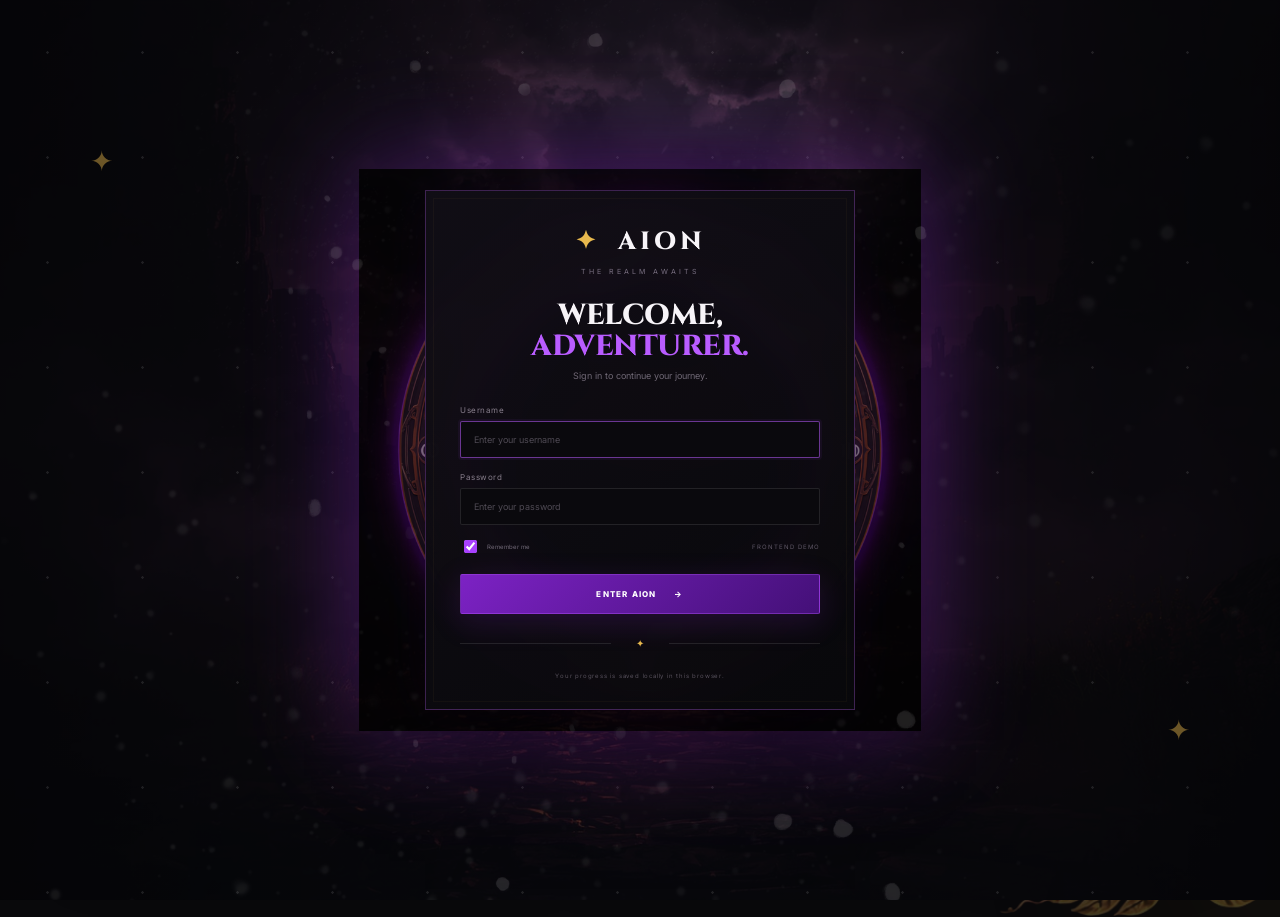
==== index.html @ 52894bc2 "Add files via upload" ====
<!DOCTYPE html>
<html lang="en">
<head>
  <meta charset="UTF-8">
  <meta name="viewport" content="width=device-width, initial-scale=1.0">
  <meta name="description" content="AION — Gamified Productivity RPG">
  <title>AION — Your Journey Has No End</title>
  <link rel="preconnect" href="https://fonts.googleapis.com">
  <link rel="preconnect" href="https://fonts.gstatic.com" crossorigin>
  <link href="https://fonts.googleapis.com/css2?family=Cinzel:wght@600;700;800&family=Inter:wght@400;500;600;700;800&display=swap" rel="stylesheet">
  <link rel="stylesheet" href="css/style.css">
  <link rel="stylesheet" href="css/dashboard.css">
  <link rel="stylesheet" href="css/quests.css">
  <link rel="stylesheet" href="css/responsive.css">
</head>
<body>

  <!-- LOGIN SCREEN -->
  <section id="loginScreen" class="login-screen">
    <div class="login-particles"></div>
    <div class="login-portal">
      <div class="login-ring login-ring-1"></div>
      <div class="login-ring login-ring-2"></div>
      <div class="login-ring login-ring-3"></div>
      <img src="assets/images/image6.png" alt="" aria-hidden="true">
    </div>

    <div class="login-card">
      <div class="login-brand"><span>✦</span> AION</div>
      <div class="login-kicker">THE REALM AWAITS</div>
      <h1>WELCOME, <span>ADVENTURER.</span></h1>
      <p class="login-subtitle">Sign in to continue your journey.</p>

      <form id="loginForm" class="login-form">
        <label>
          Username
          <input id="loginUsername" type="text" autocomplete="username"
                 placeholder="Enter your username" minlength="2" maxlength="18" required>
        </label>

        <label>
          Password
          <input id="loginPassword" type="password" autocomplete="current-password"
                 placeholder="Enter your password" minlength="4" required>
        </label>

        <div class="login-options">
          <label class="remember-option">
            <input id="rememberMe" type="checkbox" checked>
            <span>Remember me</span>
          </label>
          <span>FRONTEND DEMO</span>
        </div>

        <button class="rpg-button login-button" type="submit">
          ENTER AION <span>→</span>
        </button>
      </form>

      <div class="login-divider"><span>✦</span></div>
      <small class="login-note">Your progress is saved locally in this browser.</small>
    </div>

    <div class="login-decoration login-decoration-left">✦</div>
    <div class="login-decoration login-decoration-right">✦</div>
  </section>

  <div id="loadingScreen" class="loading-screen">
    <div class="loading-ring"></div>
    <div class="loading-title">AION</div>
    <small>YOUR JOURNEY HAS NO END</small>
  </div>

  <div class="ambient ambient-purple"></div>
  <div class="ambient ambient-gold"></div>
  <div class="stars"></div>

  <header class="site-header">
    <a class="logo" href="#/dashboard"><span>✦</span>AION</a>
    <button class="menu-toggle" id="menuToggle">☰</button>
    <nav id="mainNav">
      <a href="#/dashboard" data-route="dashboard">Dashboard</a>
      <a href="#/quests" data-route="quests">Quests</a>
      <a href="#/inventory" data-route="inventory">Inventory</a>
      <a href="#/leaderboard" data-route="leaderboard">Ranking</a>
      <a href="#/profile" data-route="profile">Profile</a>
      <a href="#/stats" data-route="stats">Stats</a>
      <a href="#/settings" data-route="settings">Settings</a>
      <button class="logout-button" id="logoutButton" type="button">LOG OUT</button>
    </nav>
    <div class="header-player">
      <span id="headerName">PLAYER</span>
      <b id="headerLevel">LV 1</b>
    </div>
  </header>

  <main id="app">
    <!-- DASHBOARD -->
    <section class="view dashboard-view" data-view="dashboard">
      <div class="hero-copy">
        <div class="rune-label">AION · GAMIFIED PRODUCTIVITY</div>
        <h1>YOUR JOURNEY<br><span>HAS NO END.</span></h1>
        <p>Turn everyday goals into quests. Earn XP. Level up. Build your legend.</p>
        <div class="hero-actions">
          <a href="#/quests" class="rpg-button">ENTER QUEST BOARD <span>→</span></a>
          <button class="ghost-button" id="dailyRewardButton">✦ CLAIM DAILY DROP</button>
        </div>
      </div>

      <div class="portal-visual">
        <div class="portal-back"></div>
        <img src="assets/images/image6.png" alt="AION purple portal">
        <div class="portal-glow"></div>
      </div>

      <div class="dashboard-panel-wrap">
        <article class="rpg-panel player-panel">
          <div class="panel-title"><span>PLAYER STATUS</span><small>SEASON 04</small></div>
          <div class="player-line">
            <div class="avatar-orb" id="dashboardAvatar">P</div>
            <div><strong id="dashboardPlayer">PLAYER</strong><small>ADVENTURER · LEVEL <b id="dashboardLevel">1</b></small></div>
            <div class="level-number"><span>LV</span><b id="dashboardLevelBig">1</b></div>
          </div>
          <div class="xp-head"><span>EXPERIENCE</span><b><i id="dashboardXp">0</i> / 1000 XP</b></div>
          <div class="xp-bar"><i id="dashboardXpBar"></i></div>
          <div class="status-grid">
            <div><span>STREAK</span><b id="dashboardStreak">0</b><small>DAYS</small></div>
            <div><span>QUESTS</span><b id="dashboardQuestsDone">0</b><small>DONE</small></div>
            <div><span>RANK</span><b id="dashboardRank">#—</b><small>SEASON</small></div>
          </div>
        </article>

        <article class="rpg-panel active-quests-panel">
          <div class="panel-title"><span>ACTIVE QUESTS</span><a href="#/quests">VIEW ALL →</a></div>
          <div id="dashboardQuestList"></div>
        </article>

        <aside class="rpg-panel reward-panel">
          <span class="mini-label">NEXT REWARD</span>
          <div class="reward-badge"><img src="assets/images/image38.png" alt=""></div>
          <h3 id="dashboardReward">LEVEL 2</h3>
          <p id="dashboardRewardText">280 XP remaining</p>
          <div class="mini-progress"><i id="dashboardRewardBar"></i></div>
        </aside>
      </div>
    </section>

    <!-- QUESTS -->
    <section class="view quests-view" data-view="quests">
      <div class="page-banner">
        <div><span class="rune-label">QUEST BOARD · YOUR MISSIONS</span><h2>CHOOSE YOUR <span>QUEST.</span></h2><p>Every completed mission becomes real progress.</p></div>
        <button class="rpg-button small" id="createQuestButton">+ CREATE QUEST</button>
      </div>
      <div class="quest-toolbar">
        <div id="questFilters"></div>
        <input id="questSearch" type="search" placeholder="Search the quest board...">
      </div>
      <div id="questGrid" class="quest-grid"></div>
      <div id="questEmpty" class="empty-panel hidden"><strong>THE BOARD IS SILENT.</strong><span>No quests match your search.</span></div>
    </section>

    <!-- INVENTORY -->
    <section class="view" data-view="inventory">
      <div class="page-banner">
        <div><span class="rune-label">PLAYER COLLECTION</span><h2>YOUR <span>INVENTORY.</span></h2><p>Badges and collectibles earned along the journey.</p></div>
      </div>
      <div class="collection-stats">
        <div><b id="inventoryBadges">0</b><span>BADGES</span></div>
        <div><b id="inventoryItems">0</b><span>ITEMS</span></div>
        <div><b id="inventoryPercent">0%</b><span>COLLECTION</span></div>
      </div>
      <div class="section-heading"><h3>BADGES</h3><span>ACHIEVEMENTS</span></div>
      <div id="badgeGrid" class="collection-grid"></div>
      <div class="section-heading"><h3>COLLECTIBLES</h3><span>REWARDS</span></div>
      <div id="itemGrid" class="collection-grid"></div>
    </section>

    <!-- LEADERBOARD -->
    <section class="view" data-view="leaderboard">
      <div class="page-banner">
        <div><span class="rune-label">SEASON 04 · RANKED</span><h2>SEASON <span>RANKING.</span></h2><p>Complete quests. Earn XP. Rise through the realm.</p></div>
      </div>
      <div class="rank-layout">
        <article class="rpg-panel leaderboard-panel">
          <div class="panel-title"><span>TOP ADVENTURERS</span><small>XP BASED</small></div>
          <div id="leaderboardList"></div>
        </article>
        <aside class="rpg-panel your-rank">
          <span class="mini-label">YOUR POSITION</span>
          <strong id="yourRank">#—</strong>
          <p id="rankText">Start completing quests to climb the ranking.</p>
          <hr>
          <span class="mini-label">SEASON XP</span>
          <b id="rankXp">0 XP</b>
        </aside>
      </div>
    </section>

    <!-- PROFILE -->
    <section class="view" data-view="profile">
      <div class="profile-banner rpg-panel">
        <div class="profile-avatar" id="profileAvatar">P</div>
        <div><span class="rune-label">PLAYER PROFILE</span><h2 id="profileName">PLAYER</h2><p id="profileTitle">ADVENTURER · LEVEL 1</p></div>
        <div class="profile-xp"><b>LEVEL <span id="profileLevel">1</span></b><div class="xp-bar"><i id="profileXpBar"></i></div><small id="profileXpText">0 / 1000 XP</small></div>
      </div>
      <div class="profile-grid">
        <article class="rpg-panel"><span class="mini-label">ABOUT THE HERO</span><h3>THE JOURNEY BEGINS.</h3><p id="profileBio">Complete quests and build your own progression story.</p></article>
        <article class="rpg-panel"><span class="mini-label">PLAYER STATS</span><div id="profileStats" class="profile-stats"></div></article>
        <article class="rpg-panel profile-wide"><div class="panel-title"><span>ACHIEVEMENTS</span><small>RECENT UNLOCKS</small></div><div id="profileAchievements" class="achievement-row"></div></article>
      </div>
    </section>

    <!-- STATS -->
    <section class="view" data-view="stats">
      <div class="page-banner"><div><span class="rune-label">PROGRESSION ANALYTICS</span><h2>PLAYER <span>STATS.</span></h2><p>See how your real-life progress is growing.</p></div></div>
      <div class="stats-grid">
        <article class="rpg-panel chart-panel"><div class="panel-title"><span>XP HISTORY</span><small>LAST 7 DAYS</small></div><div id="xpChart" class="xp-chart"></div></article>
        <article class="rpg-panel stat-big"><span class="mini-label">COMPLETION RATE</span><div class="stat-circle"><b id="completionRate">0%</b></div><small>QUESTS COMPLETED</small></article>
        <article class="rpg-panel stat-big"><span class="mini-label">BEST STREAK</span><b id="bestStreak" class="number-gold">0</b><small>DAYS</small></article>
        <article class="rpg-panel stat-big"><span class="mini-label">TOTAL XP</span><b id="totalXp" class="number-gold">0</b><small>EARNED</small></article>
      </div>
    </section>

    <!-- SETTINGS -->
    <section class="view" data-view="settings">
      <div class="page-banner"><div><span class="rune-label">SYSTEM CONFIGURATION</span><h2>AION <span>SETTINGS.</span></h2><p>Customize your local adventure.</p></div></div>
      <div class="settings-grid">
        <form class="rpg-panel settings-form" id="settingsForm">
          <span class="mini-label">PLAYER SETTINGS</span>
          <label>Display Name<input id="settingsName" minlength="2" maxlength="18" required></label>
          <label>Player Bio<textarea id="settingsBio" rows="4" maxlength="120"></textarea></label>
          <label>Theme<select id="settingsTheme"><option value="purple">Purple / Gold</option><option value="violet">Violet / Neon</option></select></label>
          <button class="rpg-button" type="submit">SAVE CHANGES</button>
        </form>
        <article class="rpg-panel danger-card"><span class="mini-label">LOCAL DATA</span><h3>RESET AION</h3><p>Erase the progress saved in this browser.</p><button class="danger-button" id="resetButton">RESET ALL PROGRESS</button></article>
      </div>
    </section>
  </main>

  <div id="modal" class="modal hidden">
    <div class="modal-backdrop" data-close></div>
    <div class="modal-box"><button class="modal-close" data-close>×</button><div id="modalContent"></div></div>
  </div>
  <div id="toast" class="toast"></div>
  <script type="module" src="js/app.js"></script>
</body>
</html>
---- css/style.css ----
* {
  box-sizing: border-box
}

:root {
  --bg: #09090b;
  --panel: rgba(15, 13, 18, .9);
  --panel2: #17121d;
  --line: rgba(255, 255, 255, .1);
  --text: #f7f4f8;
  --muted: #9b939e;
  --purple: #a840ff;
  --purple2: #6413a7;
  --gold: #e8b94e;
  --gold2: #ffcf66;
  --green: #69d6a4;
  --danger: #e45b6f
}

:root[data-theme="violet"] {
  --purple: #d85cff;
  --purple2: #7d22bd;
  --gold: #d6a0ff;
  --gold2: #e7c5ff
}

html {
  scroll-behavior: smooth
}

body {
  margin: 0;
  background: var(--bg);
  color: var(--text);
  font-family: Inter, Arial, sans-serif;
  min-height: 100vh;
  overflow-x: hidden
}

body:before {
  content: "";
  position: fixed;
  inset: 0;
  background: linear-gradient(90deg, rgba(0, 0, 0, .95), transparent 40%, rgba(0, 0, 0, .45)), url("../assets/images/image1.png") center/cover no-repeat;
  opacity: .23;
  z-index: -5;
  pointer-events: none
}

body:after {
  content: "";
  position: fixed;
  inset: 0;
  background: url("../assets/images/image2.png") center/cover;
  opacity: .08;
  z-index: -4;
  pointer-events: none;
  mix-blend-mode: screen
}

a {
  text-decoration: none;
  color: inherit
}

button,
input,
textarea,
select {
  font: inherit
}

button {
  cursor: pointer
}

.ambient {
  position: fixed;
  border-radius: 50%;
  filter: blur(120px);
  pointer-events: none;
  z-index: -3
}

.ambient-purple {
  width: 550px;
  height: 550px;
  left: -300px;
  top: -250px;
  background: #7b20d0;
  opacity: .17
}

.ambient-gold {
  width: 450px;
  height: 450px;
  right: -300px;
  bottom: -150px;
  background: #c68b20;
  opacity: .05
}

.stars {
  position: fixed;
  inset: 0;
  background-image: radial-gradient(circle, rgba(255, 255, 255, .7) 0 1px, transparent 1.5px);
  background-size: 120px 130px;
  opacity: .06;
  z-index: -2;
  pointer-events: none
}

.loading-screen {
  position: fixed;
  inset: 0;
  background: #08080a;
  z-index: 999;
  display: grid;
  place-items: center;
  align-content: center;
  gap: 10px;
  transition: opacity .5s
}

.loading-screen.hide {
  opacity: 0;
  pointer-events: none
}

.loading-ring {
  width: 65px;
  height: 65px;
  border: 1px solid #52205f;
  border-top-color: #d25cff;
  border-radius: 50%;
  animation: spin 1s linear infinite
}

.loading-title {
  font: 800 28px Cinzel;
  letter-spacing: 5px;
  color: #fff
}

.loading-screen small {
  font-size: 7px;
  letter-spacing: 3px;
  color: #7f7783
}

@keyframes spin {
  to {
    transform: rotate(360deg)
  }
}

.site-header {
  height: 70px;
  position: fixed;
  top: 0;
  left: 0;
  right: 0;
  z-index: 100;
  display: flex;
  align-items: center;
  padding: 0 5vw;
  background: rgba(8, 8, 10, .8);
  border-bottom: 1px solid var(--line);
  -webkit-backdrop-filter: blur(16px);
  backdrop-filter: blur(16px);
}

.logo {
  font: 800 19px Cinzel;
  letter-spacing: 3px;
  margin-right: 45px
}

.logo span {
  color: var(--gold);
  margin-right: 8px
}

.site-header nav {
  display: flex;
  gap: 27px;
  height: 100%;
  align-items: center
}

.site-header nav a {
  height: 100%;
  display: flex;
  align-items: center;
  font-size: 9px;
  color: #817984;
  letter-spacing: .7px;
  border-bottom: 2px solid transparent
}

.site-header nav a:hover,
.site-header nav a.active {
  color: #fff;
  border-color: var(--purple)
}

.header-player {
  margin-left: auto;
  display: flex;
  align-items: center;
  gap: 8px;
  font-size: 8px;
  letter-spacing: 1px;
  color: #aaa1ad
}

.header-player b {
  color: #b867ff;
  background: #181020;
  border: 1px solid rgba(168, 64, 255, .3);
  padding: 6px 8px;
  border-radius: 3px
}

.menu-toggle {
  display: none;
  background: none;
  border: 0;
  color: white;
  font-size: 22px
}

main {
  max-width: 1500px;
  margin: auto;
  padding-top: 70px
}

.view {
  display: none;
  min-height: calc(100vh - 70px);
  padding: 60px 6vw 80px;
  position: relative
}

.view.active {
  display: block;
  animation: viewIn .45s ease
}

@keyframes viewIn {
  from {
    opacity: 0;
    transform: translateY(12px)
  }

  to {
    opacity: 1;
    transform: none
  }
}

.rune-label,
.mini-label {
  font-size: 8px;
  letter-spacing: 2px;
  color: #887f8e;
  font-weight: 700
}

.rpg-panel {
  background: linear-gradient(145deg, rgba(19, 15, 24, .96), rgba(10, 10, 13, .93));
  border: 1px solid var(--line);
  position: relative;
  box-shadow: 0 20px 60px rgba(0, 0, 0, .18)
}

.rpg-panel:before {
  content: "";
  position: absolute;
  inset: 6px;
  border: 1px solid rgba(168, 64, 255, .035);
  pointer-events: none
}

.panel-title {
  display: flex;
  justify-content: space-between;
  align-items: center;
  font-size: 8px;
  letter-spacing: 1.5px;
  color: #9a919f
}

.panel-title a {
  color: #b867ff
}

.panel-title small {
  font-size: 7px;
  color: #645d68
}

.rpg-button {
  display: inline-flex;
  align-items: center;
  justify-content: center;
  gap: 18px;
  padding: 13px 17px;
  border: 1px solid rgba(185, 93, 255, .35);
  background: linear-gradient(135deg, #7c22c4, #441078);
  color: #fff;
  font-size: 8px;
  letter-spacing: 1.2px;
  font-weight: 800;
  box-shadow: 0 8px 30px rgba(125, 33, 189, .2);
  border-radius: 2px
}

.rpg-button.small {
  padding: 11px 14px
}

.rpg-button:hover {
  filter: brightness(1.18)
}

.ghost-button {
  background: #120f15;
  color: #bdb4c3;
  border: 1px solid var(--line);
  padding: 12px 14px;
  font-size: 8px;
  letter-spacing: 1px;
  border-radius: 2px
}

.ghost-button:hover {
  border-color: rgba(168, 64, 255, .35);
  color: #fff
}

.page-banner {
  display: flex;
  justify-content: space-between;
  align-items: end;
  gap: 20px;
  margin-bottom: 30px
}

.page-banner h2 {
  font: 800 clamp(38px, 5vw, 64px)/1 "Cinzel";
  letter-spacing: -1.5px;
  margin: 9px 0 12px
}

.page-banner h2 span {
  color: #b75cff
}

.page-banner p {
  font-size: 10px;
  color: #817985;
  margin: 0;
  line-height: 1.7
}

.hidden {
  display: none !important
}

.empty-panel {
  border: 1px dashed var(--line);
  padding: 80px 20px;
  text-align: center
}

.empty-panel strong {
  display: block;
  font: 600 16px Cinzel
}

.empty-panel span {
  font-size: 9px;
  color: #6f6874
}

.collection-stats {
  display: grid;
  grid-template-columns: repeat(3, 1fr);
  gap: 10px;
  margin-bottom: 40px
}

.collection-stats div {
  padding: 20px;
  background: rgba(12, 11, 15, .75);
  border: 1px solid var(--line)
}

.collection-stats b {
  display: block;
  font: 800 30px Cinzel;
  color: var(--gold)
}

.collection-stats span {
  font-size: 7px;
  letter-spacing: 1.5px;
  color: #716976
}

.section-heading {
  display: flex;
  align-items: center;
  gap: 12px;
  margin: 22px 0 13px
}

.section-heading h3 {
  font: 700 20px Cinzel;
  margin: 0
}

.section-heading span {
  font-size: 7px;
  letter-spacing: 1.5px;
  color: #6e6672
}

.collection-grid {
  display: grid;
  grid-template-columns: repeat(6, 1fr);
  gap: 9px
}

.collection-card {
  padding: 17px 10px;
  min-height: 180px;
  background: #0d0d11;
  border: 1px solid var(--line);
  text-align: center
}

.collection-card.locked {
  opacity: .3;
  filter: grayscale(1)
}

.collection-card img {
  width: 55px;
  height: 55px;
  object-fit: contain;
  margin: 5px auto 9px
}

.collection-card h4 {
  font: 600 11px Cinzel;
  margin: 4px 0 7px
}

.collection-card p {
  font-size: 8px;
  line-height: 1.5;
  color: #716a77
}

.collection-card span {
  font-size: 6px;
  letter-spacing: 1.3px;
  color: var(--gold)
}

.rank-layout {
  display: grid;
  grid-template-columns: 1fr 280px;
  gap: 12px
}

.leaderboard-panel {
  padding: 22px
}

.leader-row {
  display: grid;
  grid-template-columns: 35px 42px 1fr auto;
  align-items: center;
  gap: 10px;
  padding: 14px 5px;
  border-top: 1px solid var(--line)
}

.leader-row.you {
  background: rgba(112, 28, 165, .11);
  border: 1px solid rgba(168, 64, 255, .2);
  margin-top: 4px
}

.leader-rank {
  font: 700 15px Cinzel;
  color: #69616e
}

.leader-icon {
  color: var(--gold);
  font-size: 17px
}

.leader-row strong {
  font-size: 10px;
  display: block
}

.leader-row small {
  font-size: 7px;
  color: #6f6874
}

.leader-xp {
  font-size: 9px;
  color: #bd70ff
}

.your-rank {
  padding: 25px;
  text-align: center;
  display: flex;
  flex-direction: column;
  align-items: center;
  justify-content: center
}

.your-rank>strong {
  font: 800 72px Cinzel;
  color: #b967ff;
  margin: 18px 0
}

.your-rank p {
  font-size: 9px;
  color: #716a77;
  line-height: 1.6
}

.your-rank hr {
  border: 0;
  border-top: 1px solid var(--line);
  width: 100%;
  margin: 18px 0
}

.your-rank>b {
  margin-top: 8px;
  color: var(--gold)
}

.profile-banner {
  display: grid;
  grid-template-columns: 90px 1fr 300px;
  align-items: center;
  gap: 22px;
  padding: 22px;
  margin-bottom: 12px
}

.profile-avatar,
.avatar-orb {
  width: 78px;
  height: 78px;
  border-radius: 50%;
  display: grid;
  place-items: center;
  border: 1px solid rgba(184, 89, 255, .45);
  background: radial-gradient(circle, #351250, #120d18 65%);
  font: 800 27px Cinzel;
  color: #d082ff;
  box-shadow: 0 0 35px rgba(145, 45, 207, .14)
}

.profile-banner h2 {
  font: 800 34px Cinzel;
  margin: 8px 0
}

.profile-banner p {
  font-size: 8px;
  color: var(--gold);
  letter-spacing: 1.4px
}

.profile-xp b {
  font-size: 8px;
  color: #8d8591
}

.profile-xp .xp-bar {
  margin-top: 9px
}

.profile-xp small {
  display: block;
  text-align: right;
  color: #6e6875;
  font-size: 7px;
  margin-top: 6px
}

.profile-grid {
  display: grid;
  grid-template-columns: 1fr 1fr;
  gap: 12px
}

.profile-grid>article {
  padding: 24px
}

.profile-grid h3 {
  font: 700 19px Cinzel;
  margin: 14px 0 8px
}

.profile-grid p {
  font-size: 9px;
  color: #756e7b;
  line-height: 1.7
}

.profile-wide {
  grid-column: 1/-1
}

.profile-stats {
  display: grid;
  grid-template-columns: 1fr 1fr;
  margin-top: 15px
}

.profile-stats div {
  border-top: 1px solid var(--line);
  padding: 12px
}

.profile-stats span {
  display: block;
  font-size: 7px;
  color: #6d6673
}

.profile-stats b {
  display: block;
  font-size: 14px;
  margin-top: 5px
}

.achievement-row {
  display: flex;
  gap: 10px;
  flex-wrap: wrap;
  margin-top: 15px
}

.achievement-row div {
  padding: 13px;
  border: 1px solid var(--line);
  min-width: 125px
}

.achievement-row span {
  font-size: 23px;
  color: var(--gold);
  display: block
}

.achievement-row b {
  font-size: 8px;
  display: block;
  margin-top: 7px
}

.stats-grid {
  display: grid;
  grid-template-columns: 2fr 1fr 1fr;
  gap: 12px
}

.chart-panel {
  grid-row: span 2;
  padding: 23px
}

.xp-chart {
  height: 300px;
  margin-top: 20px;
  display: flex;
  align-items: end;
  gap: 12px;
  border-top: 1px solid var(--line);
  padding: 25px 4px 0
}

.chart-col {
  flex: 1;
  height: 100%;
  display: flex;
  align-items: center;
  flex-direction: column;
  justify-content: end;
  gap: 7px;
  position: relative
}

.chart-col i {
  display: block;
  width: 65%;
  background: linear-gradient(to top, #6215a0, #c16bff);
  min-height: 5px;
  border-radius: 2px 2px 0 0
}

.chart-col small {
  font-size: 7px;
  color: #6e6875
}

.chart-col b {
  position: absolute;
  bottom: 24px;
  font-size: 7px;
  color: #bd70ff
}

.stat-big {
  padding: 25px;
  text-align: center;
  display: flex;
  flex-direction: column;
  align-items: center
}

.stat-circle {
  width: 125px;
  height: 125px;
  margin: 28px 0 15px;
  border-radius: 50%;
  display: grid;
  place-items: center;
  background: conic-gradient(var(--purple) var(--rate, 0deg), #28242b 0);
  position: relative
}

.stat-circle:after {
  content: "";
  position: absolute;
  inset: 12px;
  border-radius: 50%;
  background: #111016
}

.stat-circle b {
  position: relative;
  z-index: 2;
  font: 800 23px Cinzel
}

.stat-big>small {
  font-size: 7px;
  color: #6f6875;
  letter-spacing: 1px
}

.number-gold {
  font: 800 45px Cinzel;
  color: var(--gold);
  margin: 30px 0 6px
}

.settings-grid {
  display: grid;
  grid-template-columns: 1fr 1fr;
  gap: 12px
}

.settings-form,
.danger-card {
  padding: 25px;
  display: flex;
  flex-direction: column;
  gap: 15px
}

.settings-form label {
  font-size: 8px;
  color: #827986
}

.settings-form input,
.settings-form textarea,
.settings-form select {
  width: 100%;
  display: block;
  margin-top: 6px;
  padding: 11px;
  background: #0a0a0d;
  border: 1px solid var(--line);
  color: #eee;
  border-radius: 2px;
  outline: none;
  font-size: 9px
}

.settings-form input:focus,
.settings-form textarea:focus,
.settings-form select:focus {
  border-color: rgba(168, 64, 255, .5)
}

.settings-form .rpg-button {
  align-self: flex-start
}

.danger-card h3 {
  font: 700 22px Cinzel;
  margin: 0
}

.danger-card p {
  font-size: 9px;
  color: #756e7b;
  line-height: 1.7
}

.danger-button {
  align-self: flex-start;
  padding: 11px 14px;
  background: #281117;
  border: 1px solid rgba(228, 91, 111, .3);
  color: #ff8795;
  font-size: 8px;
  letter-spacing: 1px
}

.modal {
  position: fixed;
  inset: 0;
  z-index: 200;
  display: grid;
  place-items: center
}

.modal.hidden {
  display: none
}

.modal-backdrop {
  position: absolute;
  inset: 0;
  background: rgba(0, 0, 0, .78);
  -webkit-backdrop-filter: blur(16px);
  -webkit-backdrop-filter: blur(5px);
  backdrop-filter: blur(5px)
}

.modal-box {
  position: relative;
  width: min(470px, 90vw);
  padding: 30px;
  background: #111016;
  border: 1px solid rgba(168, 64, 255, .3);
  box-shadow: 0 30px 100px rgba(0, 0, 0, .7);
  z-index: 1
}

.modal-close {
  position: absolute;
  right: 12px;
  top: 8px;
  border: 0;
  background: none;
  color: #777;
  font-size: 24px
}

.modal-box h3 {
  font: 700 25px Cinzel;
  margin: 8px 0 22px
}

.modal-form {
  display: flex;
  flex-direction: column;
  gap: 14px
}

.modal-form label {
  font-size: 8px;
  color: #847b8a
}

.modal-form input,
.modal-form textarea {
  display: block;
  width: 100%;
  margin-top: 6px;
  padding: 11px;
  background: #0a0a0d;
  border: 1px solid var(--line);
  color: #fff
}

.toast {
  position: fixed;
  right: 20px;
  bottom: 20px;
  z-index: 250;
  background: #1a1120;
  border: 1px solid rgba(168, 64, 255, .35);
  padding: 13px 16px;
  font-size: 8px;
  letter-spacing: .5px;
  transform: translateY(120px);
  opacity: 0;
  transition: .3s
}

.toast.show {
  transform: none;
  opacity: 1
}


/* =========================
   AION LOGIN SCREEN
   ========================= */
body.login-active {
  overflow: hidden
}

.login-screen {
  position: fixed;
  inset: 0;
  z-index: 500;
  display: grid;
  place-items: center;
  background:
    radial-gradient(circle at 50% 48%, rgba(119, 30, 171, .16), transparent 35%),
    #07070a;
  overflow: hidden
}

.login-screen.hidden {
  display: none
}

.login-screen:before {
  content: "";
  position: absolute;
  inset: 0;
  background:
    linear-gradient(90deg, rgba(0, 0, 0, .72), rgba(0, 0, 0, .25), rgba(0, 0, 0, .72)),
    url("../assets/images/image1.png") center/cover no-repeat;
  opacity: .48
}

.login-screen:after {
  content: "";
  position: absolute;
  inset: 0;
  background:
    url("../assets/images/image2.png") center/cover no-repeat;
  opacity: .16;
  mix-blend-mode: screen
}

.login-particles {
  position: absolute;
  inset: 0;
  background-image:
    radial-gradient(circle, rgba(255, 255, 255, .8) 0 1px, transparent 1.5px);
  background-size: 95px 105px;
  opacity: .12
}

.login-portal {
  position: absolute;
  width: min(70vw, 760px);
  height: min(70vw, 760px);
  left: 50%;
  top: 50%;
  transform: translate(-50%, -50%);
  display: grid;
  place-items: center;
  opacity: .65
}

.login-portal img {
  width: 74%;
  filter: drop-shadow(0 0 55px rgba(173, 49, 255, .55));
  animation: loginFloat 6s ease-in-out infinite
}

.login-ring {
  position: absolute;
  border-radius: 50%;
  border: 1px solid rgba(189, 84, 255, .17)
}

.login-ring-1 {
  inset: 13%;
  box-shadow: 0 0 80px rgba(151, 38, 218, .12);
  animation: loginSpin 22s linear infinite
}

.login-ring-2 {
  inset: 22%;
  border-style: dashed;
  border-color: rgba(232, 185, 78, .11);
  animation: loginSpinReverse 28s linear infinite
}

.login-ring-3 {
  inset: 31%;
  border-color: rgba(205, 95, 255, .22);
  box-shadow: 0 0 30px rgba(177, 57, 255, .13)
}

@keyframes loginSpin {
  to {
    transform: rotate(360deg)
  }
}

@keyframes loginSpinReverse {
  to {
    transform: rotate(-360deg)
  }
}

@keyframes loginFloat {
  50% {
    transform: translateY(-10px) scale(1.015)
  }
}

.login-card {
  position: relative;
  z-index: 5;
  width: min(430px, 88vw);
  padding: 34px 34px 27px;
  background: linear-gradient(145deg, rgba(17, 14, 22, .96), rgba(8, 8, 11, .96));
  border: 1px solid rgba(194, 99, 255, .28);
  box-shadow: 0 30px 100px rgba(0, 0, 0, .65), 0 0 55px rgba(127, 33, 177, .08);
  -webkit-backdrop-filter: blur(14px);
  backdrop-filter: blur(14px);
  text-align: center
}

.login-card:before {
  content: "";
  position: absolute;
  inset: 7px;
  border: 1px solid rgba(232, 185, 78, .045);
  pointer-events: none
}

.login-brand {
  font: 800 25px Cinzel;
  letter-spacing: 4px
}

.login-brand span {
  color: var(--gold);
  margin-right: 8px
}

.login-kicker {
  font-size: 7px;
  letter-spacing: 3px;
  color: #786f80;
  margin-top: 9px
}

.login-card h1 {
  font: 800 29px/1.05 Cinzel;
  margin: 25px 0 8px;
  letter-spacing: -.5px
}

.login-card h1 span {
  color: #b95cff
}

.login-subtitle {
  font-size: 9px;
  color: #706875;
  margin: 0 0 24px
}

.login-form {
  text-align: left;
  display: flex;
  flex-direction: column;
  gap: 14px
}

.login-form>label {
  font-size: 8px;
  letter-spacing: .5px;
  color: #877e8b
}

.login-form input:not([type="checkbox"]) {
  display: block;
  width: 100%;
  margin-top: 6px;
  padding: 12px 13px;
  background: #0a090d;
  border: 1px solid rgba(255, 255, 255, .1);
  color: #fff;
  outline: 0;
  border-radius: 2px;
  font-size: 9px
}

.login-form input:not([type="checkbox"]):focus {
  border-color: rgba(186, 91, 255, .55);
  box-shadow: 0 0 0 2px rgba(168, 64, 255, .06)
}

.login-form input::placeholder {
  color: #4f4a54
}

.login-options {
  display: flex;
  align-items: center;
  justify-content: space-between;
  margin-top: -2px;
  font-size: 6px;
  letter-spacing: 1px;
  color: #5f5866
}

.remember-option {
  display: flex !important;
  align-items: center;
  gap: 7px;
  color: #716977 !important;
  letter-spacing: 0 !important
}

.remember-option input {
  accent-color: #a840ff
}

.login-button {
  width: 100%;
  margin-top: 4px;
  padding: 14px
}

.login-divider {
  margin: 23px 0 13px;
  color: var(--gold);
  font-size: 10px;
  position: relative
}

.login-divider:before,
.login-divider:after {
  content: "";
  position: absolute;
  top: 50%;
  width: 42%;
  height: 1px;
  background: var(--line)
}

.login-divider:before {
  left: 0
}

.login-divider:after {
  right: 0
}

.login-note {
  font-size: 6px;
  letter-spacing: .8px;
  color: #57515c
}

.login-decoration {
  position: absolute;
  z-index: 3;
  color: rgba(232, 185, 78, .45);
  font-size: 28px
}

.login-decoration-left {
  left: 7%;
  top: 16%
}

.login-decoration-right {
  right: 7%;
  bottom: 17%
}

.logout-button {
  border: 0;
  background: none;
  color: #615a67;
  font-size: 7px;
  letter-spacing: 1px;
  padding: 8px 0;
  margin-left: 5px
}

.logout-button:hover {
  color: #ff8291
}
---- css/dashboard.css ----
.dashboard-view {
    min-height: calc(100vh - 70px);
    padding-top: 95px;
    overflow: hidden
}

.dashboard-view:after {
    content: "";
    position: absolute;
    right: -100px;
    bottom: 0;
    width: 430px;
    height: 430px;
    background: url("../assets/images/image31.png") bottom right/contain no-repeat;
    opacity: .24;
    pointer-events: none
}

.hero-copy {
    position: relative;
    z-index: 2;
    max-width: 650px;
    padding-left: 2vw
}

.hero-copy h1 {
    font: 800 clamp(44px, 6vw, 82px)/.92 Cinzel;
    letter-spacing: -2px;
    margin: 15px 0
}

.hero-copy h1 span {
    color: #b95dff;
    text-shadow: 0 0 25px rgba(168, 64, 255, .18)
}

.hero-copy p {
    max-width: 510px;
    color: #8b838e;
    font-size: 11px;
    line-height: 1.8
}

.hero-actions {
    display: flex;
    gap: 9px;
    flex-wrap: wrap;
    margin-top: 24px
}

.portal-visual {
    position: absolute;
    right: 3vw;
    top: 55px;
    width: min(46vw, 600px);
    height: min(46vw, 600px);
    display: grid;
    place-items: center
}

.portal-visual img {
    position: relative;
    width: 82%;
    z-index: 2;
    filter: drop-shadow(0 0 35px rgba(160, 39, 255, .45));
    animation: floatPortal 5s ease-in-out infinite
}

.portal-back {
    position: absolute;
    width: 72%;
    height: 72%;
    border-radius: 50%;
    background: #2e0951;
    filter: blur(45px);
    opacity: .45
}

.portal-glow {
    position: absolute;
    width: 70%;
    height: 70%;
    border-radius: 50%;
    border: 1px solid rgba(211, 93, 255, .25);
    box-shadow: 0 0 100px rgba(156, 39, 255, .18)
}

@keyframes floatPortal {
    50% {
        transform: translateY(-8px) rotate(1deg)
    }
}

.dashboard-panel-wrap {
    position: relative;
    z-index: 5;
    display: grid;
    grid-template-columns: 1.35fr 1.1fr .65fr;
    gap: 10px;
    margin-top: 75px
}

.player-panel,
.active-quests-panel,
.reward-panel {
    padding: 20px;
    min-height: 190px
}

.player-line {
    display: flex;
    align-items: center;
    gap: 11px;
    margin: 17px 0
}

.avatar-orb {
    width: 48px;
    height: 48px;
    font-size: 17px
}

.player-line strong {
    display: block;
    font-size: 11px
}

.player-line small {
    display: block;
    margin-top: 4px;
    font-size: 7px;
    color: #6e6673
}

.player-line small b {
    color: #b967ff
}

.level-number {
    margin-left: auto;
    text-align: center
}

.level-number span {
    display: block;
    font-size: 6px;
    color: #6f6875
}

.level-number b {
    font: 800 25px Cinzel;
    color: var(--gold)
}

.xp-head {
    display: flex;
    justify-content: space-between;
    font-size: 7px;
    color: #716a77
}

.xp-head b {
    color: #a9a0ad;
    font-weight: 500
}

.xp-head b i {
    color: #c175ff;
    font-style: normal
}

.xp-bar {
    height: 6px;
    background: #27232b;
    border-radius: 20px;
    overflow: hidden;
    margin-top: 7px
}

.xp-bar i {
    display: block;
    height: 100%;
    width: 0;
    background: linear-gradient(90deg, #6f18b4, #c46eff);
    box-shadow: 0 0 12px rgba(168, 64, 255, .5);
    transition: width .4s
}

.status-grid {
    display: grid;
    grid-template-columns: repeat(3, 1fr);
    gap: 5px;
    margin-top: 18px
}

.status-grid div {
    border-top: 1px solid var(--line);
    padding-top: 10px
}

.status-grid span,
.status-grid small {
    display: block;
    font-size: 6px;
    color: #6d6673
}

.status-grid b {
    display: block;
    font: 700 14px Cinzel;
    margin: 5px 0;
    color: #e7e0ea
}

.active-quests-panel {
    overflow: hidden
}

.active-quests-panel>div:last-child {
    margin-top: 8px
}

.dash-quest {
    display: grid;
    grid-template-columns: 29px 1fr auto 22px;
    align-items: center;
    gap: 8px;
    padding: 11px 0;
    border-top: 1px solid var(--line)
}

.dash-quest:first-child {
    border-top: 0
}

.dash-icon {
    width: 28px;
    height: 28px;
    display: grid;
    place-items: center;
    color: #bc68ff;
    background: #171020;
    border: 1px solid rgba(168, 64, 255, .15);
    font-size: 13px
}

.dash-quest strong {
    display: block;
    font-size: 9px
}

.dash-quest small {
    display: block;
    font-size: 6px;
    color: #6e6875;
    margin-top: 3px
}

.dash-xp {
    font-size: 7px;
    color: #b967ff
}

.dash-complete {
    width: 20px;
    height: 20px;
    border-radius: 50%;
    border: 1px solid #453c4d;
    background: none;
    color: #857c8d;
    font-size: 10px
}

.dash-complete:hover {
    border-color: #ad55ff;
    color: #d07aff
}

.reward-panel {
    text-align: center;
    display: flex;
    flex-direction: column;
    align-items: center
}

.reward-badge {
    height: 75px;
    width: 75px;
    margin: 8px auto 4px
}

.reward-badge img {
    width: 100%;
    height: 100%;
    object-fit: contain;
    filter: drop-shadow(0 0 15px rgba(235, 177, 55, .2))
}

.reward-panel h3 {
    font: 700 12px Cinzel;
    margin: 2px 0 5px
}

.reward-panel p {
    font-size: 7px;
    color: #6f6875
}

.mini-progress {
    width: 90%;
    height: 4px;
    background: #29252d;
    margin-top: 6px
}

.mini-progress i {
    display: block;
    height: 100%;
    width: 0;
    background: var(--gold);
    transition: width .4s
}
---- css/quests.css ----
.quest-toolbar {
    display: flex;
    justify-content: space-between;
    gap: 12px;
    align-items: center;
    margin-bottom: 18px
}

.quest-toolbar>div {
    display: flex;
    gap: 6px;
    flex-wrap: wrap
}

.quest-filter {
    padding: 8px 11px;
    background: #0f0e12;
    color: #716a77;
    border: 1px solid var(--line);
    font-size: 7px;
    letter-spacing: .7px
}

.quest-filter.active {
    color: #c070ff;
    border-color: rgba(168, 64, 255, .35);
    background: #17101f
}

.quest-toolbar input {
    width: 240px;
    background: #0d0c10;
    border: 1px solid var(--line);
    color: #eee;
    padding: 9px 11px;
    font-size: 8px;
    outline: 0
}

.quest-toolbar input:focus {
    border-color: rgba(168, 64, 255, .5)
}

.quest-grid {
    display: grid;
    grid-template-columns: repeat(4, 1fr);
    gap: 10px
}

.quest-card {
    min-height: 285px;
    padding: 19px;
    background: linear-gradient(145deg, rgba(20, 16, 26, .94), rgba(10, 10, 13, .94));
    border: 1px solid var(--line);
    display: flex;
    flex-direction: column;
    position: relative;
    overflow: hidden
}

.quest-card:after {
    content: "";
    position: absolute;
    right: -35px;
    top: -35px;
    width: 100px;
    height: 100px;
    border: 1px solid rgba(168, 64, 255, .07);
    transform: rotate(45deg)
}

.quest-card:hover {
    border-color: rgba(168, 64, 255, .35);
    transform: translateY(-2px);
    transition: .2s
}

.quest-card.completed {
    opacity: .55
}

.quest-card-top {
    display: flex;
    justify-content: space-between;
    align-items: center
}

.quest-icon {
    font-size: 23px;
    color: #c26fff
}

.quest-type {
    font-size: 6px;
    color: var(--gold);
    letter-spacing: 1.2px
}

.quest-card h3 {
    font: 700 16px Cinzel;
    margin: 18px 0 8px
}

.quest-card p {
    font-size: 8px;
    line-height: 1.7;
    color: #746d79
}

.quest-meta {
    display: flex;
    justify-content: space-between;
    margin-top: auto;
    padding: 13px 0 11px;
    border-top: 1px solid var(--line);
    font-size: 7px;
    color: #6d6673
}

.quest-meta b {
    color: #b86aff
}

.quest-card button {
    padding: 10px;
    border: 1px solid rgba(168, 64, 255, .25);
    background: #171020;
    color: #ba68ff;
    font-size: 7px;
    letter-spacing: 1px;
    font-weight: 800
}

.quest-card button:hover {
    background: #21132e
}

.quest-card button.done {
    color: #5e5964;
    border-color: var(--line);
    background: #121116
}
---- css/responsive.css ----
@media(max-width:1100px) {
    .portal-visual {
        opacity: .45;
        right: -7vw
    }

    .dashboard-panel-wrap {
        grid-template-columns: 1fr 1fr
    }

    .reward-panel {
        grid-column: 1/-1
    }

    .quest-grid {
        grid-template-columns: repeat(3, 1fr)
    }

    .collection-grid {
        grid-template-columns: repeat(4, 1fr)
    }

    .stats-grid {
        grid-template-columns: 1fr 1fr
    }

    .chart-panel {
        grid-column: 1/-1;
        grid-row: auto
    }
}

@media(max-width:800px) {
    .site-header {
        padding: 0 5vw
    }

    .logo {
        margin-right: auto
    }

    .menu-toggle {
        display: block
    }

    .site-header nav {
        display: none;
        position: absolute;
        left: 0;
        right: 0;
        top: 70px;
        height: auto;
        background: #0a090d;
        border-bottom: 1px solid var(--line);
        padding: 10px 5vw;
        flex-direction: column;
        align-items: stretch;
        gap: 0
    }

    .site-header nav.open {
        display: flex
    }

    .site-header nav a {
        height: auto;
        padding: 12px 0;
        border: 0
    }

    .header-player {
        display: none
    }

    .view {
        padding-left: 5vw;
        padding-right: 5vw
    }

    .portal-visual {
        position: absolute;
        top: 90px;
        right: -180px;
        width: 600px;
        height: 600px;
        opacity: .18
    }

    .hero-copy {
        padding: 0
    }

    .dashboard-panel-wrap {
        grid-template-columns: 1fr
    }

    .reward-panel {
        grid-column: auto
    }

    .quest-grid {
        grid-template-columns: 1fr 1fr
    }

    .rank-layout,
    .settings-grid {
        grid-template-columns: 1fr
    }

    .profile-banner {
        grid-template-columns: 75px 1fr
    }

    .profile-xp {
        grid-column: 1/-1
    }

    .profile-grid {
        grid-template-columns: 1fr
    }

    .profile-wide {
        grid-column: auto
    }

    .page-banner {
        align-items: start;
        flex-direction: column
    }
}

@media(max-width:560px) {
    .view {
        padding-top: 45px
    }

    .hero-copy h1 {
        font-size: 43px
    }

    .hero-actions {
        flex-direction: column;
        align-items: stretch
    }

    .rpg-button,
    .ghost-button {
        width: 100%
    }

    .dashboard-panel-wrap {
        margin-top: 45px
    }

    .quest-grid,
    .collection-grid,
    .collection-stats,
    .stats-grid {
        grid-template-columns: 1fr
    }

    .quest-toolbar {
        flex-direction: column;
        align-items: stretch
    }

    .quest-toolbar input {
        width: 100%
    }

    .page-banner h2 {
        font-size: 38px
    }

    .leader-row {
        grid-template-columns: 25px 35px 1fr auto
    }

    .profile-banner {
        grid-template-columns: 1fr
    }

    .profile-avatar {
        width: 65px;
        height: 65px
    }

    .profile-banner h2 {
        font-size: 29px
    }

    .xp-chart {
        height: 230px
    }
}
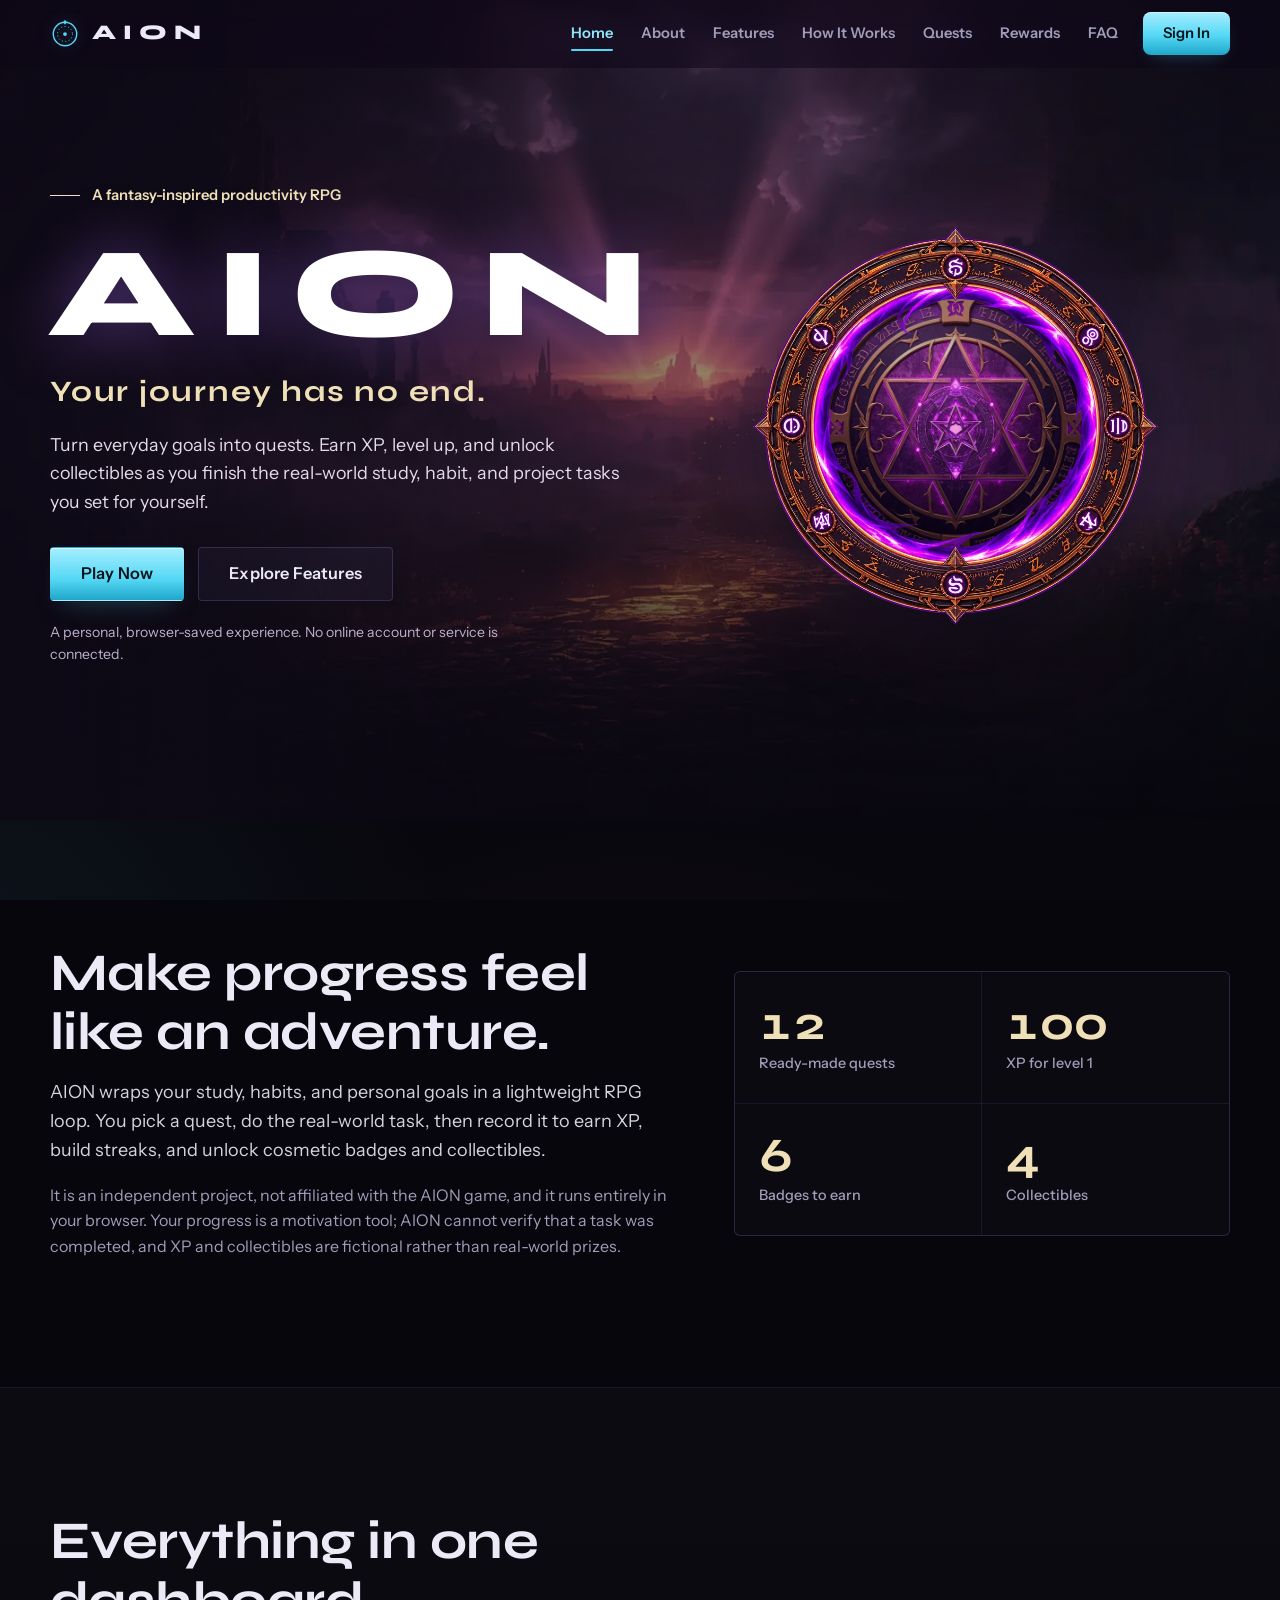
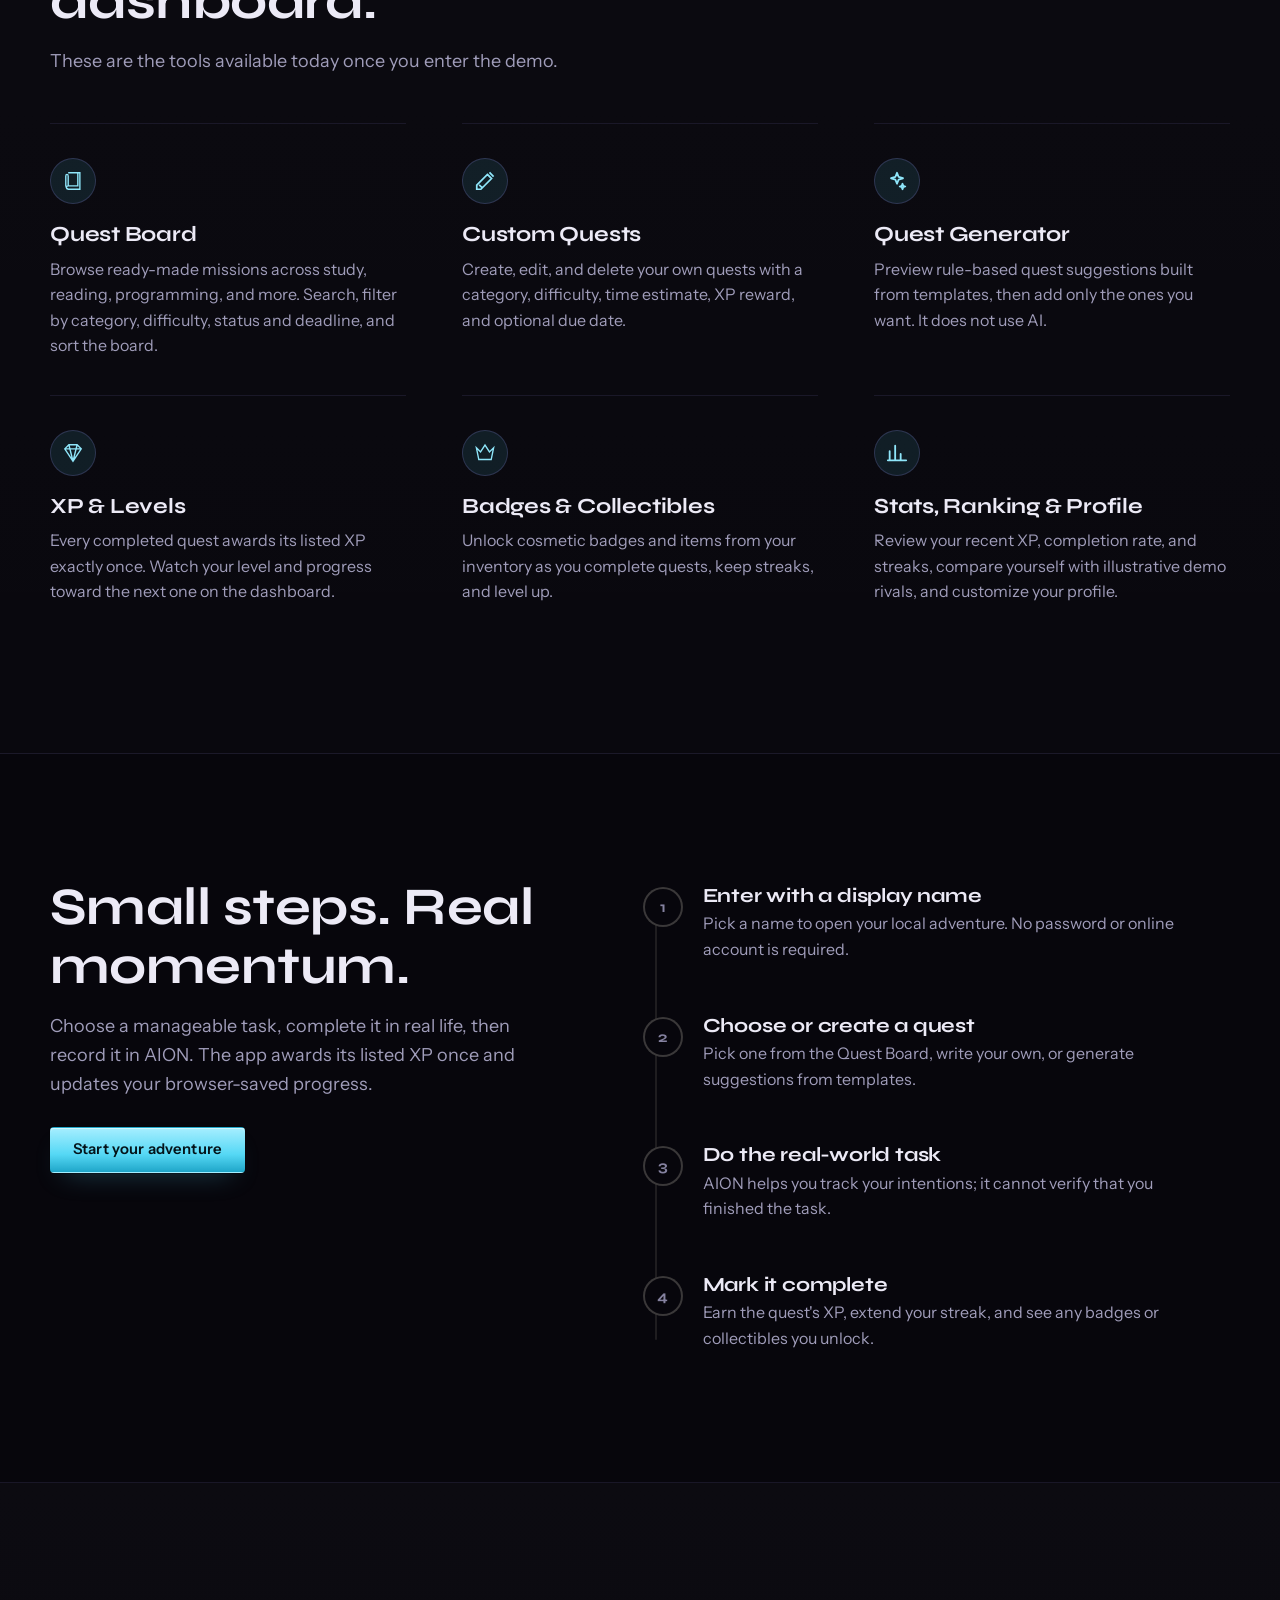
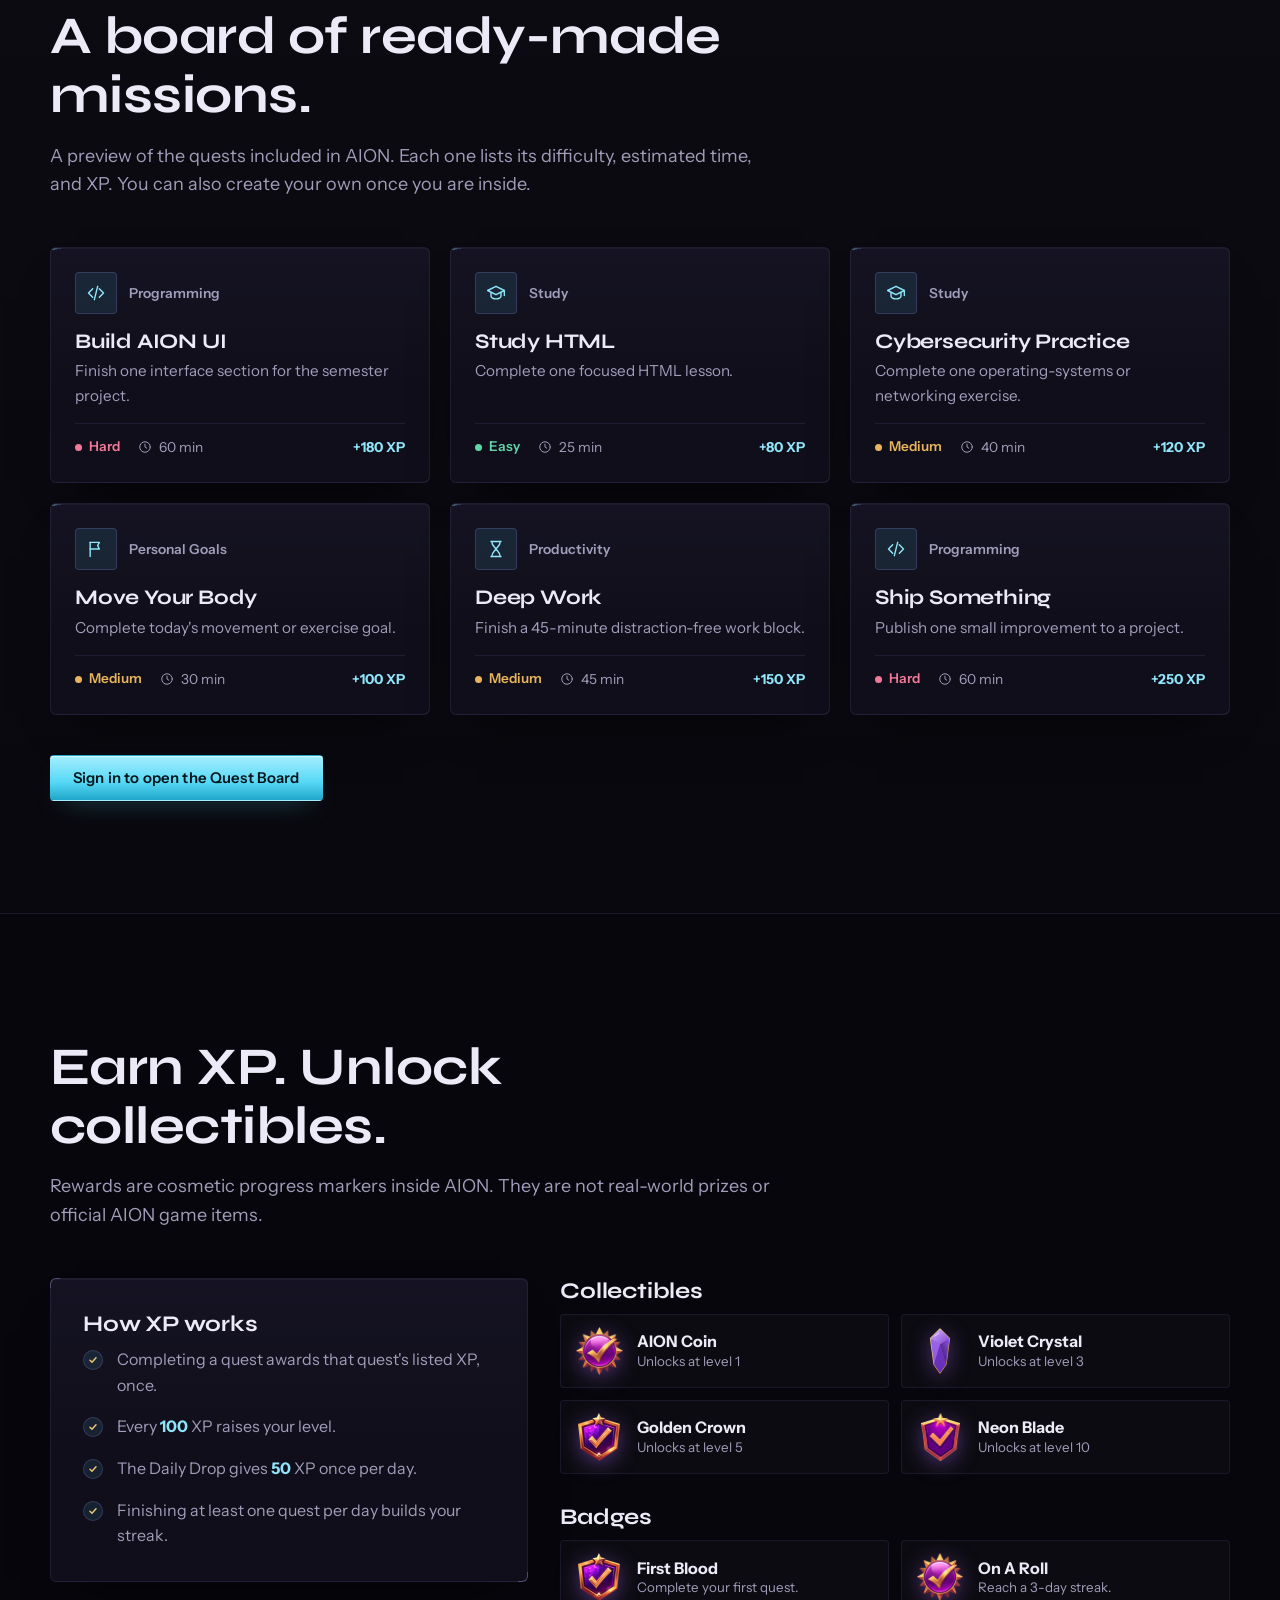
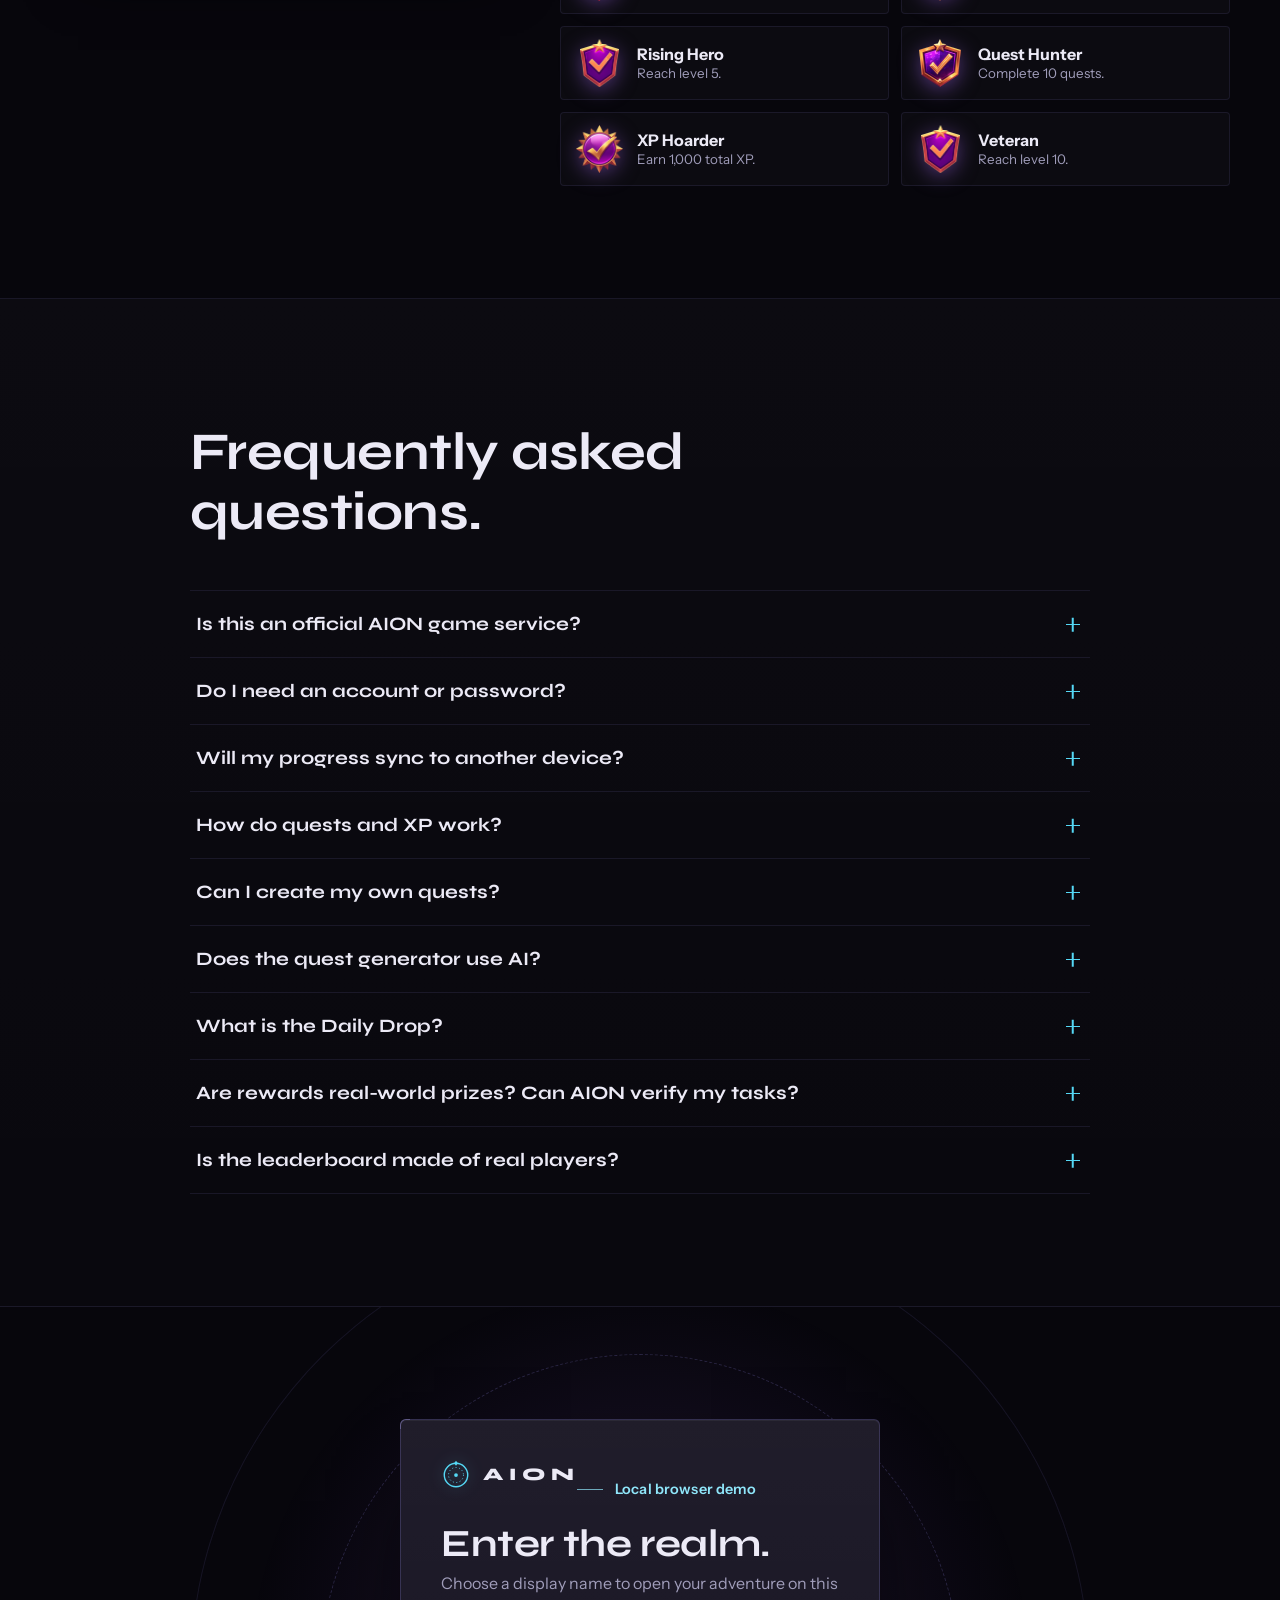
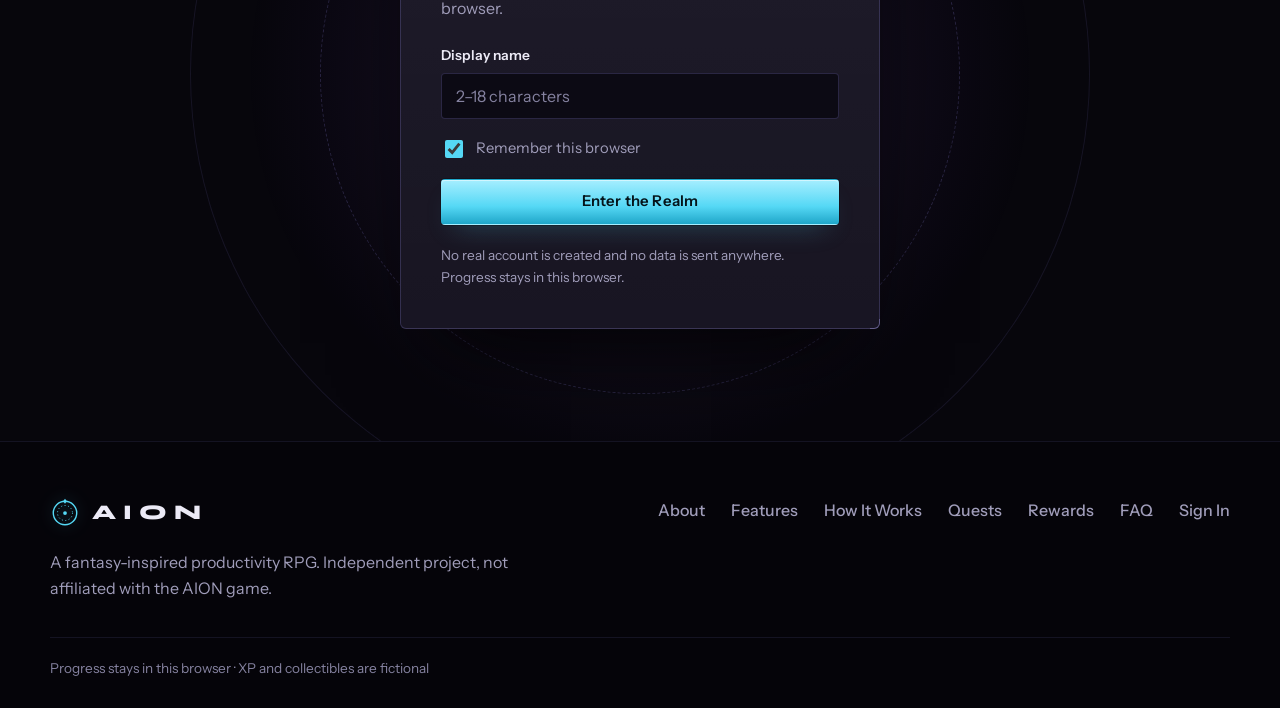
==== commit 44ea7d18: "Update AION dashboard, XP progression, and demo features Co-authored-by: Copilot <223556219+Copilot@" ====
--- a/index.html
+++ b/index.html
@@ -1,247 +1,1119 @@
-<!DOCTYPE html>
+<!doctype html>
 <html lang="en">
-<head>
-  <meta charset="UTF-8">
-  <meta name="viewport" content="width=device-width, initial-scale=1.0">
-  <meta name="description" content="AION — Gamified Productivity RPG">
-  <title>AION — Your Journey Has No End</title>
-  <link rel="preconnect" href="https://fonts.googleapis.com">
-  <link rel="preconnect" href="https://fonts.gstatic.com" crossorigin>
-  <link href="https://fonts.googleapis.com/css2?family=Cinzel:wght@600;700;800&family=Inter:wght@400;500;600;700;800&display=swap" rel="stylesheet">
-  <link rel="stylesheet" href="css/style.css">
-  <link rel="stylesheet" href="css/dashboard.css">
-  <link rel="stylesheet" href="css/quests.css">
-  <link rel="stylesheet" href="css/responsive.css">
-</head>
-<body>
-
-  <!-- LOGIN SCREEN -->
-  <section id="loginScreen" class="login-screen">
-    <div class="login-particles"></div>
-    <div class="login-portal">
-      <div class="login-ring login-ring-1"></div>
-      <div class="login-ring login-ring-2"></div>
-      <div class="login-ring login-ring-3"></div>
-      <img src="assets/images/image6.png" alt="" aria-hidden="true">
+  <head>
+    <meta charset="UTF-8" />
+    <meta name="viewport" content="width=device-width, initial-scale=1.0" />
+    <meta
+      name="description"
+      content="Turn everyday goals into quests with AION, a fantasy-inspired productivity RPG. Track your progress, earn XP, and build your legend."
+    />
+    <meta name="keywords" content="AION, AION website, fantasy productivity RPG, quests, XP, level progression" />
+    <meta name="author" content="AION" />
+    <meta name="robots" content="index, follow" />
+    <meta name="theme-color" content="#07060C" />
+    <meta property="og:type" content="website" />
+    <meta property="og:title" content="AION — Your Journey Has No End" />
+    <meta
+      property="og:description"
+      content="Turn everyday goals into quests. Earn XP. Level up. Build your legend."
+    />
+    <meta
+      property="og:image"
+      content="https://pookie-bear11.github.io/AION/assets/images/hero-bg.webp"
+    />
+    <link rel="canonical" href="https://pookie-bear11.github.io/AION/" />
+    <link rel="icon" href="assets/icons/aion.svg" type="image/svg+xml" />
+    <title>AION — Your Journey Has No End</title>
+    <link rel="preconnect" href="https://fonts.googleapis.com" />
+    <link rel="preconnect" href="https://fonts.gstatic.com" crossorigin />
+    <link
+      href="https://fonts.googleapis.com/css2?family=Instrument+Sans:wght@400;500;600;700&family=Syne:wght@600;700;800&display=swap"
+      rel="stylesheet"
+    />
+    <link
+      rel="preload"
+      as="image"
+      href="assets/images/hero-bg.webp"
+      type="image/webp"
+    />
+    <link rel="stylesheet" href="css/style.css" />
+    <link rel="stylesheet" href="css/landing.css" />
+    <link rel="stylesheet" href="css/dashboard.css" />
+    <link rel="stylesheet" href="css/quests.css" />
+    <link rel="stylesheet" href="css/responsive.css" />
+  </head>
+  <body class="login-active">
+    <a class="skip-link" href="#mainContent">Skip to main content</a>
+
+    <!-- ===================== PUBLIC LANDING PAGE ===================== -->
+    <div id="loginScreen" class="landing">
+      <header class="public-header" id="publicHeader">
+        <div class="container public-header-inner">
+          <a class="brand" href="#home" aria-label="AION home"><svg class="brand-mark" viewBox="0 0 32 32" aria-hidden="true"><circle cx="16" cy="16" r="12.5" fill="none" stroke="currentColor" stroke-width="1.5"/><circle cx="16" cy="16" r="8" fill="none" stroke="currentColor" stroke-width="1" stroke-dasharray="1.1 2.6"/><path d="M16 .8l2 2.6-2 2.6-2-2.6z" fill="currentColor"/><circle cx="16" cy="16" r="2" fill="currentColor"/></svg><span>AION</span></a>
+          <button
+            class="nav-toggle"
+            id="publicNavToggle"
+            type="button"
+            aria-label="Toggle navigation menu"
+            aria-expanded="false"
+            aria-controls="publicNav"
+          >
+            <svg viewBox="0 0 24 24" width="22" height="22" aria-hidden="true">
+              <path
+                d="M4 7h16M4 12h16M4 17h16"
+                fill="none"
+                stroke="currentColor"
+                stroke-width="2"
+                stroke-linecap="round"
+              />
+            </svg>
+          </button>
+          <nav id="publicNav" class="public-nav" aria-label="Public navigation">
+            <a href="#home" data-spy="home">Home</a>
+            <a href="#about" data-spy="about">About</a>
+            <a href="#features" data-spy="features">Features</a>
+            <a href="#how" data-spy="how">How It Works</a>
+            <a href="#quests" data-spy="quests">Quests</a>
+            <a href="#rewards" data-spy="rewards">Rewards</a>
+            <a href="#faq" data-spy="faq">FAQ</a>
+            <a href="#signin" class="nav-signin" data-spy="signin">Sign In</a>
+          </nav>
+        </div>
+      </header>
+
+      <main id="mainContent" tabindex="-1">
+        <!-- A. HERO -->
+        <section id="home" class="hero" aria-labelledby="heroTitle">
+          <div class="hero-bg" aria-hidden="true"></div>
+          <div class="embers" aria-hidden="true">
+            <i style="--x:8%;--s:3px;--d:11s;--delay:-2s;--dx:40px"></i><i style="--x:16%;--s:2px;--d:14s;--delay:-7s;--dx:-30px"></i><i style="--x:24%;--s:4px;--d:12s;--delay:-4s;--dx:60px"></i><i style="--x:33%;--s:2px;--d:16s;--delay:-9s;--dx:-50px"></i><i style="--x:41%;--s:3px;--d:10s;--delay:-1s;--dx:30px"></i><i style="--x:52%;--s:2px;--d:15s;--delay:-6s;--dx:-20px"></i><i style="--x:61%;--s:4px;--d:13s;--delay:-11s;--dx:50px"></i><i style="--x:70%;--s:3px;--d:11s;--delay:-5s;--dx:-40px"></i><i style="--x:79%;--s:2px;--d:17s;--delay:-3s;--dx:35px"></i><i style="--x:88%;--s:3px;--d:12s;--delay:-8s;--dx:-55px"></i><i style="--x:95%;--s:2px;--d:14s;--delay:-10s;--dx:20px"></i>
+          </div>
+          <div class="container hero-grid">
+            <div class="hero-copy">
+              <span class="kicker">A fantasy-inspired productivity RPG</span>
+              <h1 id="heroTitle">
+                <span class="hero-title">AION</span
+                ><span class="hero-sub">Your journey has no end.</span>
+              </h1>
+              <p>
+                Turn everyday goals into quests. Earn XP, level up, and unlock
+                collectibles as you finish the real-world study, habit, and
+                project tasks you set for yourself.
+              </p>
+              <div class="hero-actions">
+                <a class="btn btn-primary btn-lg" href="#signin"
+                  >Play Now</a
+                >
+                <a class="btn btn-light btn-lg" href="#features"
+                  >Explore Features</a
+                >
+              </div>
+              <p class="hero-note">
+                A personal, browser-saved experience. No online account or
+                service is connected.
+              </p>
+            </div>
+            <div class="hero-portal" aria-hidden="true">
+              <img
+                class="portal-sigil"
+                src="assets/images/sigil.webp"
+                alt=""
+                width="600"
+                height="600"
+                decoding="async"
+              />
+              <img
+                class="portal-ring"
+                src="assets/images/portal.webp"
+                alt=""
+                width="800"
+                height="800"
+                decoding="async"
+              />
+            </div>
+          </div>
+        </section>
+
+        <!-- B. ABOUT -->
+        <section id="about" class="section" aria-labelledby="aboutTitle">
+          <div class="container about-grid">
+            <div>
+              <h2 id="aboutTitle">Make progress feel like an adventure.</h2>
+              <p class="lead">
+                AION wraps your study, habits, and personal goals in a
+                lightweight RPG loop. You pick a quest, do the real-world task,
+                then record it to earn XP, build streaks, and unlock cosmetic
+                badges and collectibles.
+              </p>
+              <p>
+                It is an independent project, not affiliated with the AION game,
+                and it runs entirely in your browser. Your progress is a
+                motivation tool; AION cannot verify that a task was completed,
+                and XP and collectibles are fictional rather than real-world
+                prizes.
+              </p>
+            </div>
+            <dl
+              class="about-stats"
+              id="aboutStats"
+              aria-label="AION at a glance"
+            >
+              <div>
+                <dt>Ready-made quests</dt>
+                <dd data-fill="questCount">—</dd>
+              </div>
+              <div>
+                <dt>XP for level 1</dt>
+                <dd data-fill="xpPerLevel">—</dd>
+              </div>
+              <div>
+                <dt>Badges to earn</dt>
+                <dd data-fill="badgeCount">—</dd>
+              </div>
+              <div>
+                <dt>Collectibles</dt>
+                <dd data-fill="itemCount">—</dd>
+              </div>
+            </dl>
+          </div>
+        </section>
+
+        <!-- C. FEATURES -->
+        <section
+          id="features"
+          class="section section-alt"
+          aria-labelledby="featuresTitle"
+        >
+          <div class="container">
+            <div class="section-head">
+              <h2 id="featuresTitle">Everything in one dashboard.</h2>
+              <p class="lead">
+                These are the tools available today once you enter the demo.
+              </p>
+            </div>
+            <div class="feature-grid">
+              <article class="feature-card">
+                <span class="icon-tile"
+                  ><svg viewBox="0 0 64 64" aria-hidden="true">
+                    <path
+                      fill="none"
+                      stroke="currentColor"
+                      stroke-width="4"
+                      d="M18 8h34v48H18c-7 0-7-10 0-10h28V8M18 46V18c0-7-7-7-7 0v28c0 7 7 10 7 10"
+                    /></svg
+                ></span>
+                <h3>Quest Board</h3>
+                <p>
+                  Browse ready-made missions across study, reading, programming,
+                  and more. Search, filter by category, difficulty, status and
+                  deadline, and sort the board.
+                </p>
+              </article>
+              <article class="feature-card">
+                <span class="icon-tile"
+                  ><svg viewBox="0 0 64 64" aria-hidden="true">
+                    <path
+                      fill="none"
+                      stroke="currentColor"
+                      stroke-width="5"
+                      d="M45 7l12 12M39 13l12 12L20 56H8v-12zM15 43l10 10"
+                    /></svg
+                ></span>
+                <h3>Custom Quests</h3>
+                <p>
+                  Create, edit, and delete your own quests with a category,
+                  difficulty, time estimate, XP reward, and optional due date.
+                </p>
+              </article>
+              <article class="feature-card">
+                <span class="icon-tile"
+                  ><svg viewBox="0 0 24 24" aria-hidden="true">
+                    <path
+                      fill="none"
+                      stroke="currentColor"
+                      stroke-width="2"
+                      stroke-linecap="round"
+                      stroke-linejoin="round"
+                      d="M12 3l1.8 4.6L18.5 9l-4.7 1.4L12 15l-1.8-4.6L5.5 9l4.7-1.4zM18 15l.8 2.2L21 18l-2.2.8L18 21l-.8-2.2L15 18l2.2-.8z"
+                    /></svg
+                ></span>
+                <h3>Quest Generator</h3>
+                <p>
+                  Preview rule-based quest suggestions built from templates,
+                  then add only the ones you want. It does not use AI.
+                </p>
+              </article>
+              <article class="feature-card">
+                <span class="icon-tile"
+                  ><svg viewBox="0 0 64 64" aria-hidden="true">
+                    <path
+                      fill="none"
+                      stroke="currentColor"
+                      stroke-width="4"
+                      d="M8 20l12-12h24l12 12-24 36zM8 20h48M20 8l12 48M44 8L32 56"
+                    /></svg
+                ></span>
+                <h3>XP &amp; Levels</h3>
+                <p>
+                  Every completed quest awards its listed XP exactly once. Watch
+                  your level and progress toward the next one on the dashboard.
+                </p>
+              </article>
+              <article class="feature-card">
+                <span class="icon-tile"
+                  ><svg viewBox="0 0 64 64" aria-hidden="true">
+                    <path
+                      fill="none"
+                      stroke="currentColor"
+                      stroke-width="4"
+                      d="M7 17l12 12 13-20 13 20 12-12-7 34H14z"
+                    /></svg
+                ></span>
+                <h3>Badges &amp; Collectibles</h3>
+                <p>
+                  Unlock cosmetic badges and items from your inventory as you
+                  complete quests, keep streaks, and level up.
+                </p>
+              </article>
+              <article class="feature-card">
+                <span class="icon-tile"
+                  ><svg viewBox="0 0 24 24" aria-hidden="true">
+                    <path
+                      fill="none"
+                      stroke="currentColor"
+                      stroke-width="2"
+                      stroke-linecap="round"
+                      stroke-linejoin="round"
+                      d="M4 20V10M10 20V4M16 20v-7M22 20H2"
+                    /></svg
+                ></span>
+                <h3>Stats, Ranking &amp; Profile</h3>
+                <p>
+                  Review your recent XP, completion rate, and streaks, compare
+                  yourself with illustrative demo rivals, and customize your
+                  profile.
+                </p>
+              </article>
+            </div>
+          </div>
+        </section>
+
+        <!-- D. HOW IT WORKS -->
+        <section id="how" class="section" aria-labelledby="howTitle">
+          <div class="container how-grid">
+            <div>
+              <h2 id="howTitle">Small steps. Real momentum.</h2>
+              <p class="lead">
+                Choose a manageable task, complete it in real life, then record
+                it in AION. The app awards its listed XP once and updates your
+                browser-saved progress.
+              </p>
+              <a class="btn btn-primary" href="#signin"
+                >Start your adventure</a
+              >
+            </div>
+            <ol class="steps" id="steps">
+              <li>
+                <b aria-hidden="true">1</b>
+                <div>
+                  <h3>Enter with a display name</h3>
+                  <p>
+                    Pick a name to open your local adventure. No password or
+                    online account is required.
+                  </p>
+                </div>
+              </li>
+              <li>
+                <b aria-hidden="true">2</b>
+                <div>
+                  <h3>Choose or create a quest</h3>
+                  <p>
+                    Pick one from the Quest Board, write your own, or generate
+                    suggestions from templates.
+                  </p>
+                </div>
+              </li>
+              <li>
+                <b aria-hidden="true">3</b>
+                <div>
+                  <h3>Do the real-world task</h3>
+                  <p>
+                    AION helps you track your intentions; it cannot verify that
+                    you finished the task.
+                  </p>
+                </div>
+              </li>
+              <li>
+                <b aria-hidden="true">4</b>
+                <div>
+                  <h3>Mark it complete</h3>
+                  <p>
+                    Earn the quest's XP, extend your streak, and see any badges
+                    or collectibles you unlock.
+                  </p>
+                </div>
+              </li>
+            </ol>
+          </div>
+        </section>
+
+        <!-- E. QUESTS -->
+        <section
+          id="quests"
+          class="section section-alt"
+          aria-labelledby="questsTitle"
+        >
+          <div class="container">
+            <div class="section-head">
+              <h2 id="questsTitle">A board of ready-made missions.</h2>
+              <p class="lead">
+                A preview of the quests included in AION. Each one lists its
+                difficulty, estimated time, and XP. You can also create your own
+                once you are inside.
+              </p>
+            </div>
+            <div class="card-grid" id="questPreview" aria-live="polite"></div>
+            <div class="section-cta">
+              <a class="btn btn-primary" href="#signin"
+                >Sign in to open the Quest Board</a
+              >
+            </div>
+          </div>
+        </section>
+
+        <!-- F. REWARDS -->
+        <section id="rewards" class="section" aria-labelledby="rewardsTitle">
+          <div class="container">
+            <div class="section-head">
+              <h2 id="rewardsTitle">Earn XP. Unlock collectibles.</h2>
+              <p class="lead">
+                Rewards are cosmetic progress markers inside AION. They are not
+                real-world prizes or official AION game items.
+              </p>
+            </div>
+            <div class="rewards-grid">
+              <div class="card reward-rules">
+                <h3>How XP works</h3>
+                <ul class="check-list">
+                  <li>
+                    Completing a quest awards that quest's listed XP, once.
+                  </li>
+                  <li>
+                    Every <b data-fill="xpPerLevel">1,000</b> XP raises your
+                    level.
+                  </li>
+                  <li>
+                    The Daily Drop gives <b data-fill="dailyXp">50</b> XP once
+                    per day.
+                  </li>
+                  <li>
+                    Finishing at least one quest per day builds your streak.
+                  </li>
+                </ul>
+              </div>
+              <div class="reward-showcase">
+                <h3>Collectibles</h3>
+                <div class="mini-grid" id="itemPreview"></div>
+                <h3>Badges</h3>
+                <div class="mini-grid" id="badgePreview"></div>
+              </div>
+            </div>
+          </div>
+        </section>
+
+        <!-- G. FAQ -->
+        <section
+          id="faq"
+          class="section section-alt"
+          aria-labelledby="faqTitle"
+        >
+          <div class="container faq-wrap">
+            <div class="section-head">
+              <h2 id="faqTitle">Frequently asked questions.</h2>
+            </div>
+            <div class="faq-list">
+              <details>
+                <summary>Is this an official AION game service?</summary>
+                <p>
+                  No. AION here is an independent, fantasy-inspired productivity
+                  RPG and is not affiliated with the AION game.
+                </p>
+              </details>
+              <details>
+                <summary>Do I need an account or password?</summary>
+                <p>
+                  No. There is no real account system. You enter a display name
+                  to open the experience on this browser. Please do not enter
+                  real credentials or sensitive information.
+                </p>
+              </details>
+              <details>
+                <summary>Will my progress sync to another device?</summary>
+                <p>
+                  No. Progress is saved in this browser's local storage. It does
+                  not sync between devices, and clearing browser data (or using
+                  Reset in Settings) removes it.
+                </p>
+              </details>
+              <details>
+                <summary>How do quests and XP work?</summary>
+                <p>
+                  Each quest lists the XP it awards. Marking a quest complete
+                  grants that XP one time. Every 1,000 XP raises your level.
+                </p>
+              </details>
+              <details>
+                <summary>Can I create my own quests?</summary>
+                <p>
+                  Yes. You can create, edit, and delete custom quests, or use
+                  the generator to preview template-based suggestions and add
+                  the ones you like.
+                </p>
+              </details>
+              <details>
+                <summary>Does the quest generator use AI?</summary>
+                <p>
+                  No. It picks from a small set of built-in templates based on
+                  the category, difficulty, and time you choose.
+                </p>
+              </details>
+              <details>
+                <summary>What is the Daily Drop?</summary>
+                <p>
+                  A small XP bonus you can claim once per calendar day from your
+                  dashboard.
+                </p>
+              </details>
+              <details>
+                <summary>
+                  Are rewards real-world prizes? Can AION verify my tasks?
+                </summary>
+                <p>
+                  No to both. XP, badges, and collectibles are fictional and
+                  cosmetic, and AION cannot check whether you actually completed
+                  a task. It is a motivation tool.
+                </p>
+              </details>
+              <details>
+                <summary>Is the leaderboard made of real players?</summary>
+                <p>
+                  No. The ranking compares you with illustrative demo rivals so
+                  you can see how your XP stacks up.
+                </p>
+              </details>
+            </div>
+          </div>
+        </section>
+
+        <!-- SIGN IN (existing local demo gate, preserved) -->
+        <section
+          id="signin"
+          class="section signin-section"
+          aria-labelledby="signinTitle"
+        >
+          <div class="container">
+            <div class="signin-card card">
+              <div class="brand"><svg class="brand-mark" viewBox="0 0 32 32" aria-hidden="true"><circle cx="16" cy="16" r="12.5" fill="none" stroke="currentColor" stroke-width="1.5"/><circle cx="16" cy="16" r="8" fill="none" stroke="currentColor" stroke-width="1" stroke-dasharray="1.1 2.6"/><path d="M16 .8l2 2.6-2 2.6-2-2.6z" fill="currentColor"/><circle cx="16" cy="16" r="2" fill="currentColor"/></svg><span>AION</span></div>
+              <span class="eyebrow">Local browser demo</span>
+              <h2 id="signinTitle">Enter the realm.</h2>
+              <p class="signin-lede" id="loginHelp">Choose a display name to open your adventure on this browser.</p>
+              <form id="loginForm" class="form" novalidate>
+                <div class="field">
+                  <label for="loginUsername">Display name</label>
+                  <input
+                    id="loginUsername"
+                    name="username"
+                    type="text"
+                    autocomplete="username"
+                    placeholder="2–18 characters"
+                    minlength="2"
+                    maxlength="18"
+                    required
+                    aria-describedby="loginHelp loginError"
+                  />
+                  <p
+                    id="loginError"
+                    class="field-error"
+                    role="alert"
+                    hidden
+                  ></p>
+                </div>
+                <label class="check"
+                  ><input id="rememberMe" type="checkbox" checked /><span
+                    >Remember this browser</span
+                  ></label
+                >
+                <button
+                  id="loginSubmit"
+                  class="btn btn-primary btn-block"
+                  type="submit"
+                >
+                  <span class="btn-label">Enter the Realm</span>
+                </button>
+              </form>
+              <p class="signin-note">
+                No real account is created and no data is sent anywhere.
+                Progress stays in this browser.
+              </p>
+            </div>
+          </div>
+        </section>
+      </main>
+
+      <!-- H. FOOTER -->
+      <footer class="public-footer">
+        <div class="container footer-grid">
+          <div>
+            <a class="brand" href="#home" aria-label="AION home"><svg class="brand-mark" viewBox="0 0 32 32" aria-hidden="true"><circle cx="16" cy="16" r="12.5" fill="none" stroke="currentColor" stroke-width="1.5"/><circle cx="16" cy="16" r="8" fill="none" stroke="currentColor" stroke-width="1" stroke-dasharray="1.1 2.6"/><path d="M16 .8l2 2.6-2 2.6-2-2.6z" fill="currentColor"/><circle cx="16" cy="16" r="2" fill="currentColor"/></svg><span>AION</span></a>
+            <p class="muted">
+              A fantasy-inspired productivity RPG. Independent project, not
+              affiliated with the AION game.
+            </p>
+          </div>
+          <nav aria-label="Footer navigation" class="footer-nav">
+            <a href="#about">About</a><a href="#features">Features</a
+            ><a href="#how">How It Works</a> <a href="#quests">Quests</a
+            ><a href="#rewards">Rewards</a><a href="#faq">FAQ</a
+            ><a href="#signin">Sign In</a>
+          </nav>
+        </div>
+        <div class="container footer-bottom">
+          <span
+            >Progress stays in this browser · XP and collectibles are
+            fictional</span
+          >
+        </div>
+      </footer>
     </div>
 
-    <div class="login-card">
-      <div class="login-brand"><span>✦</span> AION</div>
-      <div class="login-kicker">THE REALM AWAITS</div>
-      <h1>WELCOME, <span>ADVENTURER.</span></h1>
-      <p class="login-subtitle">Sign in to continue your journey.</p>
-
-      <form id="loginForm" class="login-form">
-        <label>
-          Username
-          <input id="loginUsername" type="text" autocomplete="username"
-                 placeholder="Enter your username" minlength="2" maxlength="18" required>
-        </label>
-
-        <label>
-          Password
-          <input id="loginPassword" type="password" autocomplete="current-password"
-                 placeholder="Enter your password" minlength="4" required>
-        </label>
-
-        <div class="login-options">
-          <label class="remember-option">
-            <input id="rememberMe" type="checkbox" checked>
-            <span>Remember me</span>
-          </label>
-          <span>FRONTEND DEMO</span>
-        </div>
-
-        <button class="rpg-button login-button" type="submit">
-          ENTER AION <span>→</span>
+    <div id="loadingScreen" class="loading-screen" role="status">
+      <div class="loading-ring" aria-hidden="true"></div>
+      <div class="loading-title">AION</div>
+      <small>Your journey has no end.</small>
+    </div>
+
+    <!-- ===================== APPLICATION (after demo sign-in) ===================== -->
+    <header class="site-header" id="appHeader" aria-hidden="true" inert>
+      <a class="brand" href="#/dashboard" aria-label="AION dashboard"><svg class="brand-mark" viewBox="0 0 32 32" aria-hidden="true"><circle cx="16" cy="16" r="12.5" fill="none" stroke="currentColor" stroke-width="1.5"/><circle cx="16" cy="16" r="8" fill="none" stroke="currentColor" stroke-width="1" stroke-dasharray="1.1 2.6"/><path d="M16 .8l2 2.6-2 2.6-2-2.6z" fill="currentColor"/><circle cx="16" cy="16" r="2" fill="currentColor"/></svg><span>AION</span></a>
+      <div class="header-player">
+        <span class="hp-orb" id="headerOrb" aria-hidden="true">P</span>
+        <span id="headerName">PLAYER</span><b id="headerLevel">LV 1</b>
+        <span class="hp-xp" aria-hidden="true"><i id="headerXp"></i></span>
+      </div>
+      <button
+        class="menu-toggle"
+        id="menuToggle"
+        type="button"
+        aria-label="Toggle application navigation"
+        aria-expanded="false"
+        aria-controls="mainNav"
+      >
+        <svg viewBox="0 0 24 24" width="22" height="22" aria-hidden="true">
+          <path
+            d="M4 7h16M4 12h16M4 17h16"
+            fill="none"
+            stroke="currentColor"
+            stroke-width="2"
+            stroke-linecap="round"
+          />
+        </svg>
+      </button>
+      <nav id="mainNav" aria-label="Application navigation">
+        <a href="#/dashboard" data-route="dashboard"><svg class="ico" viewBox="0 0 24 24" fill="none" stroke="currentColor" stroke-width="1.6" stroke-linecap="round" stroke-linejoin="round" aria-hidden="true"><circle cx="12" cy="12" r="9"/><circle cx="12" cy="12" r="3"/><path d="M12 3v3M12 18v3M3 12h3M18 12h3"/></svg>Dashboard</a>
+        <a href="#/quests" data-route="quests"><svg class="ico" viewBox="0 0 24 24" fill="none" stroke="currentColor" stroke-width="1.6" stroke-linecap="round" stroke-linejoin="round" aria-hidden="true"><path d="M5 21V4"/><path d="M5 4h12l-2.5 4L17 12H5"/></svg>Quests</a>
+        <a href="#/inventory" data-route="inventory"><svg class="ico" viewBox="0 0 24 24" fill="none" stroke="currentColor" stroke-width="1.6" stroke-linecap="round" stroke-linejoin="round" aria-hidden="true"><path d="M12 3l8 4.5v9L12 21l-8-4.5v-9z"/><path d="M12 12l8-4.5M12 12v9M12 12 4 7.5"/></svg>Inventory</a>
+        <a href="#/leaderboard" data-route="leaderboard"><svg class="ico" viewBox="0 0 24 24" fill="none" stroke="currentColor" stroke-width="1.6" stroke-linecap="round" stroke-linejoin="round" aria-hidden="true"><path d="m6 11 6-6 6 6"/><path d="m6 18 6-6 6 6"/></svg>Ranking</a>
+        <a href="#/profile" data-route="profile"><svg class="ico" viewBox="0 0 24 24" fill="none" stroke="currentColor" stroke-width="1.6" stroke-linecap="round" stroke-linejoin="round" aria-hidden="true"><circle cx="12" cy="8" r="4"/><path d="M4 21c0-4 3.6-7 8-7s8 3 8 7"/></svg>Profile</a>
+        <a href="#/stats" data-route="stats"><svg class="ico" viewBox="0 0 24 24" fill="none" stroke="currentColor" stroke-width="1.6" stroke-linecap="round" stroke-linejoin="round" aria-hidden="true"><path d="M3 3v18h18"/><path d="m7 15 4-5 3 3 5-7"/></svg>Stats</a>
+        <a href="#/settings" data-route="settings"><svg class="ico" viewBox="0 0 24 24" fill="none" stroke="currentColor" stroke-width="1.6" stroke-linecap="round" stroke-linejoin="round" aria-hidden="true"><path d="M4 7h9M19 7h1M4 17h1M11 17h9"/><circle cx="16" cy="7" r="2.2"/><circle cx="8" cy="17" r="2.2"/></svg>Settings</a>
+        <button class="logout-button" id="logoutButton" type="button">
+          <svg class="ico" viewBox="0 0 24 24" fill="none" stroke="currentColor" stroke-width="1.6" stroke-linecap="round" stroke-linejoin="round" aria-hidden="true"><path d="M9 4H5v16h4"/><path d="m16 8 4 4-4 4M20 12H9"/></svg>Log out
         </button>
-      </form>
-
-      <div class="login-divider"><span>✦</span></div>
-      <small class="login-note">Your progress is saved locally in this browser.</small>
+      </nav>
+    </header>
+
+    <main id="app" tabindex="-1" aria-hidden="true" inert>
+      <!-- DASHBOARD -->
+      <section
+        class="view dashboard-view"
+        data-view="dashboard"
+        aria-label="Dashboard"
+      >
+        <div class="deck">
+          <div class="deck-bg" aria-hidden="true"><img src="assets/images/portal.webp" alt="" width="800" height="800" decoding="async" /></div>
+          <div class="deck-main">
+            <div class="deck-copy">
+              <div class="deck-id">
+                <span class="avatar-orb" id="dashboardAvatar" aria-hidden="true">P</span>
+                <span>Welcome back &middot; Adventurer, level <b id="dashboardLevel">1</b></span>
+              </div>
+              <h1 id="dashboardPlayer">PLAYER</h1>
+              <div class="xp-block">
+                <div class="xp-head">
+                  <span>Experience</span>
+                  <b><i id="dashboardXp">0</i> / <span id="dashboardXpMax">1000</span> XP</b>
+                </div>
+                <div
+                  class="xp-bar"
+                  role="progressbar"
+                  aria-label="Progress to next level"
+                  aria-valuemin="0"
+                  aria-valuemax="100"
+                  aria-valuenow="0"
+                  id="dashboardXpTrack"
+                >
+                  <i id="dashboardXpBar"></i>
+                </div>
+              </div>
+              <div class="hero-actions">
+                <a href="#/quests" class="btn btn-primary btn-lg">Open Quest Board</a>
+                <button class="btn btn-light btn-lg" id="dailyRewardButton" type="button">
+                  Claim Daily Drop
+                </button>
+              </div>
+            </div>
+            <div class="level-ring" aria-hidden="true">
+              <svg viewBox="0 0 240 240">
+                <circle class="ring-ticks-outer" cx="120" cy="120" r="114" pathLength="100" />
+                <circle class="ring-ticks-major" cx="120" cy="120" r="114" pathLength="100" />
+                <circle class="ring-track" cx="120" cy="120" r="98" />
+                <circle class="ring-orbit" cx="120" cy="120" r="82" />
+                <circle class="ring-fill" id="dashboardRing" cx="120" cy="120" r="98" pathLength="100" />
+              </svg>
+              <div class="ring-core"><small>Level</small><b id="dashboardLevelBig">1</b></div>
+            </div>
+          </div>
+          <div class="telemetry" aria-label="Player summary">
+            <div class="tele"><span>Total XP</span><b id="dashboardTotalXp">0</b></div>
+            <div class="tele"><span>Streak</span><b><i id="dashboardStreak">0</i><small> days</small></b></div>
+            <div class="tele"><span>Quests done</span><b id="dashboardQuestsDone">0</b></div>
+            <div class="tele"><span>Demo rank</span><b id="dashboardRank">#—</b></div>
+          </div>
+        </div>
+
+        <div class="dash-grid">
+          <article class="panel-open active-quests-panel">
+            <div class="panel-title">
+              <h2>Active quests</h2>
+              <a href="#/quests">View all</a>
+            </div>
+            <div id="dashboardQuestList"></div>
+          </article>
+
+          <div class="dash-side">
+            <article class="card panel">
+              <div class="panel-title"><h2>Board status</h2></div>
+              <div class="quest-stats">
+                <div><b id="qsActive">0</b><span>Active</span></div>
+                <div><b id="qsDone">0</b><span>Completed</span></div>
+                <div><b id="qsExpired">0</b><span>Expired</span></div>
+                <div><b id="qsTotal">0</b><span>Total</span></div>
+              </div>
+              <div
+                class="mini-progress"
+                role="progressbar"
+                aria-label="Quest completion"
+                aria-valuemin="0"
+                aria-valuemax="100"
+                aria-valuenow="0"
+                id="qsTrack"
+              >
+                <i id="qsBar"></i>
+              </div>
+              <small class="muted" id="qsText">0% of quests completed</small>
+              <small class="muted" id="qsTodayText">Today: 0 quests completed</small>
+            </article>
+
+            <aside class="card panel reward-panel">
+              <div class="panel-title">
+                <h2>Rewards</h2>
+                <a href="#/inventory">Inventory</a>
+              </div>
+              <div class="reward-line">
+                <span class="reward-icon" aria-hidden="true"><svg class="ico" viewBox="0 0 24 24" width="20" height="20" fill="none" stroke="currentColor" stroke-width="1.7" stroke-linecap="round" stroke-linejoin="round"><path d="M12 3l1.8 4.6L18.5 9l-4.7 1.4L12 15l-1.8-4.6L5.5 9l4.7-1.4zM18 15l.8 2.2L21 18l-2.2.8L18 21l-.8-2.2L15 18l2.2-.8z"/></svg></span>
+                <div>
+                  <strong>Daily Drop</strong
+                  ><small id="dailyStatus">Available now</small>
+                </div>
+                <b class="pill pill-gold"
+                  ><span>+<span id="dailyXpValue">50</span> XP</span></b
+                >
+              </div>
+              <div class="reward-line">
+                <img
+                  id="dashboardRewardImg"
+                  src="assets/images/image38.png"
+                  alt=""
+                  width="40"
+                  height="40"
+                />
+                <div>
+                  <strong id="dashboardReward">Level 2</strong
+                  ><small id="dashboardRewardText">100 XP remaining</small>
+                </div>
+              </div>
+              <div class="mini-progress" aria-hidden="true">
+                <i id="dashboardRewardBar"></i>
+              </div>
+              <small class="muted" id="dashboardNextItem"></small>
+            </aside>
+          </div>
+
+          <article class="panel-open activity-panel">
+            <div class="panel-title">
+              <h2>Recent activity</h2>
+              <a href="#/inventory">Full history</a>
+            </div>
+            <div id="dashboardActivity"></div>
+          </article>
+        </div>
+        <article class="card panel level-demo" aria-labelledby="levelDemoTitle">
+          <div class="panel-title">
+            <div><span class="mini-label">Optional · local only</span><h2 id="levelDemoTitle">Level theme preview</h2></div>
+            <button class="btn btn-light" id="toggleLevelDemo" type="button">Start demo mode</button>
+          </div>
+          <p class="muted">Preview progression colours and level-ups without changing your saved player progress.</p>
+          <div id="demoControls" class="level-demo-controls hidden">
+            <span id="demoIndicator" class="status status-active" hidden>DEMO PREVIEW</span>
+            <div class="demo-level-controls">
+              <label for="demoLevel">Preview level</label>
+              <button class="btn btn-light btn-sm" id="demoLevelDown" type="button" aria-label="Decrease preview level">−</button>
+              <input id="demoLevel" type="number" min="1" max="10000" value="1" inputmode="numeric" aria-label="Preview level">
+              <button class="btn btn-light btn-sm" id="demoLevelUp" type="button" aria-label="Increase preview level">+</button>
+            </div>
+            <div class="demo-xp-controls">
+              <label for="demoXpAmount">Simulated XP</label>
+              <input id="demoXpAmount" type="number" min="1" max="10000000" value="100" inputmode="numeric">
+              <button class="btn btn-light" id="addDemoXp" type="button">Add simulated XP</button>
+            </div>
+            <div id="demoPreview" class="level-demo-preview">
+              <div class="demo-preview-head"><strong>Level <span id="demoLevelValue">1</span></strong><span id="demoThemeName">Cyan</span><span class="demo-theme-swatch" aria-hidden="true"></span></div>
+              <div class="xp-head"><span>Experience</span><b><span id="demoXpValue">0</span> / <span id="demoXpRequired">100</span> XP</b></div>
+              <div class="xp-bar" role="progressbar" aria-label="Demo progress to next level" aria-valuemin="0" aria-valuemax="100" aria-valuenow="0" id="demoXpTrack"><i id="demoXpBar"></i></div>
+              <small id="demoXpRemaining" class="muted">100 XP to the next level</small>
+            </div>
+            <div class="demo-apply-controls">
+              <button class="btn btn-primary" id="applyDemoToDashboard" type="button">Apply to Dashboard</button>
+              <small class="muted">Applying replaces your saved level progression, including lifetime XP.</small>
+            </div>
+          </div>
+        </article>
+      </section>
+
+      <!-- QUESTS -->
+      <section class="view quests-view" data-view="quests" aria-label="Quests">
+        <div class="page-banner">
+          <div>
+            <h2>Mission control</h2>
+            <p>Every completed mission becomes progress you can see.</p>
+          </div>
+          <button class="btn btn-primary" id="createQuestButton" type="button">
+            Create quest
+          </button>
+        </div>
+        <div class="quest-summary" id="questSummary"></div>
+        <div class="console">
+          <div class="quest-toolbar">
+            <div
+              id="questFilters"
+              class="filter-chips"
+              role="group"
+              aria-label="Quest categories"
+            ></div>
+            <input
+              id="questSearch"
+              type="search"
+              aria-label="Search quests"
+              placeholder="Search the quest board…"
+            />
+          </div>
+          <div class="quest-actions">
+            <label
+              >Difficulty<select id="questDifficulty">
+                <option value="All">All difficulties</option>
+                <option>Easy</option>
+                <option>Medium</option>
+                <option>Hard</option>
+              </select></label
+            >
+            <label
+              >Priority<select id="questPriority">
+                <option value="All">All priorities</option>
+                <option>High</option>
+                <option>Normal</option>
+                <option>Low</option>
+              </select></label
+            >
+            <label
+              >Status<select id="questStatus">
+                <option value="All">All statuses</option>
+                <option value="Active">Active</option>
+                <option value="Completed">Completed</option>
+                <option value="Expired">Expired</option>
+              </select></label
+            >
+            <label
+              >Deadline<select id="questDeadline">
+                <option value="All">Any deadline</option>
+                <option value="Has deadline">Has deadline</option>
+                <option value="No deadline">No deadline</option>
+                <option value="Due this week">Due this week</option>
+              </select></label
+            >
+            <label
+              >Sort by<select id="questSort">
+                <option value="newest">Newest</option>
+                <option value="oldest">Oldest</option>
+                <option value="due">Due date</option>
+                <option value="xp">Highest XP</option>
+                <option value="priority">Priority</option>
+                <option value="title">Title</option>
+              </select></label
+            >
+            <button class="btn btn-light" id="generateQuestButton" type="button">
+              Generate quests
+            </button>
+          </div>
+        </div>
+        <div class="section-heading">
+          <h3>Active quests</h3>
+          <span>Unfinished quests, including overdue quests</span>
+        </div>
+        <div id="questGrid" class="quest-grid"></div>
+        <div id="questEmpty" class="empty-panel hidden">
+          <strong>The board is silent.</strong
+          ><span
+            >No unfinished quests match your filters. Try clearing the search or choosing
+            another category.</span
+          >
+        </div>
+        <div class="section-heading">
+          <h3>Completed quests</h3>
+          <span><b id="completedQuestCount">0</b> completed</span>
+        </div>
+        <div id="completedQuestGrid" class="quest-grid"></div>
+        <div id="completedQuestEmpty" class="empty-panel hidden">
+          <strong>No completed quests yet.</strong>
+          <span>Finish an active quest and it will appear here.</span>
+        </div>
+      </section>
+
+      <!-- INVENTORY -->
+      <section class="view" data-view="inventory" aria-label="Inventory">
+        <div class="page-banner">
+          <div>
+            <h2>Artifact vault</h2>
+            <p>Badges and collectibles earned along the journey.</p>
+          </div>
+        </div>
+        <div class="collection-stats">
+          <div class="tele">
+            <span>Badges</span><b id="inventoryBadges">0</b>
+          </div>
+          <div class="tele">
+            <span>Items</span><b id="inventoryItems">0</b>
+          </div>
+          <div class="tele">
+            <span>Collection</span><b id="inventoryPercent">0%</b>
+          </div>
+        </div>
+        <div class="section-heading">
+          <h3>Badges</h3>
+          <span>Achievements</span>
+        </div>
+        <div id="badgeGrid" class="collection-grid"></div>
+        <div class="section-heading">
+          <h3>Collectibles</h3>
+          <span>Rewards</span>
+        </div>
+        <div id="itemGrid" class="collection-grid"></div>
+        <div class="section-heading">
+          <h3>Reward history</h3>
+          <span>Recent local claims</span>
+        </div>
+        <div id="rewardHistory" class="reward-history"></div>
+      </section>
+
+      <!-- LEADERBOARD -->
+      <section class="view" data-view="leaderboard" aria-label="Ranking">
+        <div class="page-banner">
+          <div>
+            <h2>The ascent</h2>
+            <p>
+              Complete quests, earn XP, and see how you compare with the demo
+              rivals.
+            </p>
+          </div>
+        </div>
+        <div class="rank-layout">
+          <article class="leaderboard-panel">
+            <div class="panel-title">
+              <h2>Top adventurers</h2>
+              <small>Demo rivals · XP based</small>
+            </div>
+            <div id="leaderboardList"></div>
+          </article>
+          <aside class="card panel your-rank">
+            <span class="mini-label">Your position</span>
+            <strong id="yourRank">#—</strong>
+            <p id="rankText">Start completing quests to climb the ranking.</p>
+            <hr />
+            <span class="mini-label">Total XP</span>
+            <b id="rankXp">0 XP</b>
+          </aside>
+        </div>
+      </section>
+
+      <!-- PROFILE -->
+      <section class="view dossier-view" data-view="profile" aria-label="Profile">
+        <div class="page-banner">
+          <div>
+            <h2>Adventurer dossier</h2>
+            <p>Your identity, progress and earned honours.</p>
+          </div>
+        </div>
+        <div class="dossier">
+          <aside class="card dossier-id">
+            <div class="portrait" aria-hidden="true">
+              <div class="profile-avatar" id="profileAvatar">P</div>
+            </div>
+            <h2 id="profileName">PLAYER</h2>
+            <p id="profileTitle">Adventurer · Level 1</p>
+            <div class="profile-xp">
+              <b>Level <span id="profileLevel">1</span></b>
+              <div class="xp-bar"><i id="profileXpBar"></i></div>
+              <small id="profileXpText">0 / 100 XP</small>
+            </div>
+          </aside>
+          <div class="dossier-main">
+            <article class="panel-open">
+              <span class="mini-label">About the hero</span>
+              <p id="profileBio">
+                Complete quests and build your own progression story.
+              </p>
+              <a class="text-link" href="#/settings">Edit profile</a>
+            </article>
+            <article class="panel-open">
+              <span class="mini-label">Player stats</span>
+              <div id="profileStats" class="profile-stats"></div>
+            </article>
+            <article class="panel-open">
+              <div class="panel-title">
+                <h2>Achievements</h2>
+                <small>Unlocked badges</small>
+              </div>
+              <div id="profileAchievements" class="achievement-row"></div>
+            </article>
+          </div>
+        </div>
+      </section>
+
+      <!-- STATS -->
+      <section class="view" data-view="stats" aria-label="Stats">
+        <div class="page-banner">
+          <div>
+            <h2>Progression analytics</h2>
+            <p>See how your real-life progress is growing.</p>
+          </div>
+        </div>
+        <div class="stats-grid">
+          <article class="card panel chart-panel">
+            <div class="panel-title">
+              <h2>XP history</h2>
+              <small id="chartNote">Last 7 quest completions</small>
+            </div>
+            <div class="chart-wrap">
+              <div class="chart-axis" id="chartAxis" aria-hidden="true"></div>
+              <div id="xpChart" class="xp-chart"></div>
+              <div id="chartEmpty" class="chart-empty hidden">Complete a quest to start your XP history.</div>
+            </div>
+          </article>
+          <article class="card panel stat-big rate-panel">
+            <span class="mini-label">Completion rate</span>
+            <div class="stat-circle"><b id="completionRate">0%</b></div>
+            <small id="completionNote">Quests completed</small>
+          </article>
+          <div class="readouts">
+            <div class="tele"><span>Best streak</span><b id="bestStreak">0</b><small>days</small></div>
+            <div class="tele"><span>Total XP</span><b id="totalXp">0</b><small>earned</small></div>
+            <div class="tele"><span>Quests completed</span><b id="statsDone">0</b><small id="statsAvg">&nbsp;</small></div>
+          </div>
+        </div>
+      </section>
+
+      <!-- SETTINGS -->
+      <section class="view" data-view="settings" aria-label="Settings">
+        <div class="page-banner">
+          <div>
+            <h2>System configuration</h2>
+            <p>Customize your local adventure.</p>
+          </div>
+        </div>
+        <div class="settings-grid">
+          <form
+            class="settings-form form"
+            id="settingsForm"
+            novalidate
+          >
+            <section class="cfg-group" aria-labelledby="cfgIdentity">
+              <h3 id="cfgIdentity">Identity</h3>
+              <div class="cfg-row">
+                <div class="cfg-text"><label for="settingsName">Display name</label><small>Shown on your dashboard, profile and the ranking.</small></div>
+                <input id="settingsName" minlength="2" maxlength="18" required />
+              </div>
+              <div class="cfg-row cfg-stack">
+                <div class="cfg-text"><label for="settingsBio">Player bio</label><small>Up to 120 characters.</small></div>
+                <textarea id="settingsBio" rows="4" maxlength="120"></textarea>
+              </div>
+            </section>
+            <section class="cfg-group" aria-labelledby="cfgInterface">
+              <h3 id="cfgInterface">Interface</h3>
+              <div class="cfg-row">
+                <div class="cfg-text"><label for="settingsTheme">Landing page accent preference</label><small>The dashboard palette follows your level; this preference remains available for the public landing page.</small></div>
+                <select id="settingsTheme">
+                  <option value="gold">Ion cyan (default)</option>
+                  <option value="sky">Ultraviolet</option>
+                </select>
+              </div>
+            </section>
+            <p id="settingsError" class="field-error" role="alert" hidden></p>
+            <div class="cfg-actions"><button class="btn btn-primary" type="submit">Save changes</button></div>
+          </form>
+          <article class="card panel danger-card">
+            <span class="mini-label">Local data</span>
+            <h3>Reset AION</h3>
+            <p>
+              Erase the progress saved in this browser. This cannot be undone.
+            </p>
+            <button class="btn btn-danger" id="resetButton" type="button">
+              Reset all progress
+            </button>
+          </article>
+        </div>
+      </section>
+    </main>
+
+    <div id="modal" class="modal hidden" role="presentation">
+      <div class="modal-backdrop" data-close></div>
+      <div
+        class="modal-box"
+        role="dialog"
+        aria-modal="true"
+        aria-labelledby="modalTitle"
+        tabindex="-1"
+      >
+        <button
+          class="modal-close"
+          data-close
+          type="button"
+          aria-label="Close dialog"
+        >
+          ×
+        </button>
+        <div id="modalContent"></div>
+      </div>
     </div>
-
-    <div class="login-decoration login-decoration-left">✦</div>
-    <div class="login-decoration login-decoration-right">✦</div>
-  </section>
-
-  <div id="loadingScreen" class="loading-screen">
-    <div class="loading-ring"></div>
-    <div class="loading-title">AION</div>
-    <small>YOUR JOURNEY HAS NO END</small>
-  </div>
-
-  <div class="ambient ambient-purple"></div>
-  <div class="ambient ambient-gold"></div>
-  <div class="stars"></div>
-
-  <header class="site-header">
-    <a class="logo" href="#/dashboard"><span>✦</span>AION</a>
-    <button class="menu-toggle" id="menuToggle">☰</button>
-    <nav id="mainNav">
-      <a href="#/dashboard" data-route="dashboard">Dashboard</a>
-      <a href="#/quests" data-route="quests">Quests</a>
-      <a href="#/inventory" data-route="inventory">Inventory</a>
-      <a href="#/leaderboard" data-route="leaderboard">Ranking</a>
-      <a href="#/profile" data-route="profile">Profile</a>
-      <a href="#/stats" data-route="stats">Stats</a>
-      <a href="#/settings" data-route="settings">Settings</a>
-      <button class="logout-button" id="logoutButton" type="button">LOG OUT</button>
-    </nav>
-    <div class="header-player">
-      <span id="headerName">PLAYER</span>
-      <b id="headerLevel">LV 1</b>
-    </div>
-  </header>
-
-  <main id="app">
-    <!-- DASHBOARD -->
-    <section class="view dashboard-view" data-view="dashboard">
-      <div class="hero-copy">
-        <div class="rune-label">AION · GAMIFIED PRODUCTIVITY</div>
-        <h1>YOUR JOURNEY<br><span>HAS NO END.</span></h1>
-        <p>Turn everyday goals into quests. Earn XP. Level up. Build your legend.</p>
-        <div class="hero-actions">
-          <a href="#/quests" class="rpg-button">ENTER QUEST BOARD <span>→</span></a>
-          <button class="ghost-button" id="dailyRewardButton">✦ CLAIM DAILY DROP</button>
-        </div>
-      </div>
-
-      <div class="portal-visual">
-        <div class="portal-back"></div>
-        <img src="assets/images/image6.png" alt="AION purple portal">
-        <div class="portal-glow"></div>
-      </div>
-
-      <div class="dashboard-panel-wrap">
-        <article class="rpg-panel player-panel">
-          <div class="panel-title"><span>PLAYER STATUS</span><small>SEASON 04</small></div>
-          <div class="player-line">
-            <div class="avatar-orb" id="dashboardAvatar">P</div>
-            <div><strong id="dashboardPlayer">PLAYER</strong><small>ADVENTURER · LEVEL <b id="dashboardLevel">1</b></small></div>
-            <div class="level-number"><span>LV</span><b id="dashboardLevelBig">1</b></div>
-          </div>
-          <div class="xp-head"><span>EXPERIENCE</span><b><i id="dashboardXp">0</i> / 1000 XP</b></div>
-          <div class="xp-bar"><i id="dashboardXpBar"></i></div>
-          <div class="status-grid">
-            <div><span>STREAK</span><b id="dashboardStreak">0</b><small>DAYS</small></div>
-            <div><span>QUESTS</span><b id="dashboardQuestsDone">0</b><small>DONE</small></div>
-            <div><span>RANK</span><b id="dashboardRank">#—</b><small>SEASON</small></div>
-          </div>
-        </article>
-
-        <article class="rpg-panel active-quests-panel">
-          <div class="panel-title"><span>ACTIVE QUESTS</span><a href="#/quests">VIEW ALL →</a></div>
-          <div id="dashboardQuestList"></div>
-        </article>
-
-        <aside class="rpg-panel reward-panel">
-          <span class="mini-label">NEXT REWARD</span>
-          <div class="reward-badge"><img src="assets/images/image38.png" alt=""></div>
-          <h3 id="dashboardReward">LEVEL 2</h3>
-          <p id="dashboardRewardText">280 XP remaining</p>
-          <div class="mini-progress"><i id="dashboardRewardBar"></i></div>
-        </aside>
-      </div>
-    </section>
-
-    <!-- QUESTS -->
-    <section class="view quests-view" data-view="quests">
-      <div class="page-banner">
-        <div><span class="rune-label">QUEST BOARD · YOUR MISSIONS</span><h2>CHOOSE YOUR <span>QUEST.</span></h2><p>Every completed mission becomes real progress.</p></div>
-        <button class="rpg-button small" id="createQuestButton">+ CREATE QUEST</button>
-      </div>
-      <div class="quest-toolbar">
-        <div id="questFilters"></div>
-        <input id="questSearch" type="search" placeholder="Search the quest board...">
-      </div>
-      <div id="questGrid" class="quest-grid"></div>
-      <div id="questEmpty" class="empty-panel hidden"><strong>THE BOARD IS SILENT.</strong><span>No quests match your search.</span></div>
-    </section>
-
-    <!-- INVENTORY -->
-    <section class="view" data-view="inventory">
-      <div class="page-banner">
-        <div><span class="rune-label">PLAYER COLLECTION</span><h2>YOUR <span>INVENTORY.</span></h2><p>Badges and collectibles earned along the journey.</p></div>
-      </div>
-      <div class="collection-stats">
-        <div><b id="inventoryBadges">0</b><span>BADGES</span></div>
-        <div><b id="inventoryItems">0</b><span>ITEMS</span></div>
-        <div><b id="inventoryPercent">0%</b><span>COLLECTION</span></div>
-      </div>
-      <div class="section-heading"><h3>BADGES</h3><span>ACHIEVEMENTS</span></div>
-      <div id="badgeGrid" class="collection-grid"></div>
-      <div class="section-heading"><h3>COLLECTIBLES</h3><span>REWARDS</span></div>
-      <div id="itemGrid" class="collection-grid"></div>
-    </section>
-
-    <!-- LEADERBOARD -->
-    <section class="view" data-view="leaderboard">
-      <div class="page-banner">
-        <div><span class="rune-label">SEASON 04 · RANKED</span><h2>SEASON <span>RANKING.</span></h2><p>Complete quests. Earn XP. Rise through the realm.</p></div>
-      </div>
-      <div class="rank-layout">
-        <article class="rpg-panel leaderboard-panel">
-          <div class="panel-title"><span>TOP ADVENTURERS</span><small>XP BASED</small></div>
-          <div id="leaderboardList"></div>
-        </article>
-        <aside class="rpg-panel your-rank">
-          <span class="mini-label">YOUR POSITION</span>
-          <strong id="yourRank">#—</strong>
-          <p id="rankText">Start completing quests to climb the ranking.</p>
-          <hr>
-          <span class="mini-label">SEASON XP</span>
-          <b id="rankXp">0 XP</b>
-        </aside>
-      </div>
-    </section>
-
-    <!-- PROFILE -->
-    <section class="view" data-view="profile">
-      <div class="profile-banner rpg-panel">
-        <div class="profile-avatar" id="profileAvatar">P</div>
-        <div><span class="rune-label">PLAYER PROFILE</span><h2 id="profileName">PLAYER</h2><p id="profileTitle">ADVENTURER · LEVEL 1</p></div>
-        <div class="profile-xp"><b>LEVEL <span id="profileLevel">1</span></b><div class="xp-bar"><i id="profileXpBar"></i></div><small id="profileXpText">0 / 1000 XP</small></div>
-      </div>
-      <div class="profile-grid">
-        <article class="rpg-panel"><span class="mini-label">ABOUT THE HERO</span><h3>THE JOURNEY BEGINS.</h3><p id="profileBio">Complete quests and build your own progression story.</p></article>
-        <article class="rpg-panel"><span class="mini-label">PLAYER STATS</span><div id="profileStats" class="profile-stats"></div></article>
-        <article class="rpg-panel profile-wide"><div class="panel-title"><span>ACHIEVEMENTS</span><small>RECENT UNLOCKS</small></div><div id="profileAchievements" class="achievement-row"></div></article>
-      </div>
-    </section>
-
-    <!-- STATS -->
-    <section class="view" data-view="stats">
-      <div class="page-banner"><div><span class="rune-label">PROGRESSION ANALYTICS</span><h2>PLAYER <span>STATS.</span></h2><p>See how your real-life progress is growing.</p></div></div>
-      <div class="stats-grid">
-        <article class="rpg-panel chart-panel"><div class="panel-title"><span>XP HISTORY</span><small>LAST 7 DAYS</small></div><div id="xpChart" class="xp-chart"></div></article>
-        <article class="rpg-panel stat-big"><span class="mini-label">COMPLETION RATE</span><div class="stat-circle"><b id="completionRate">0%</b></div><small>QUESTS COMPLETED</small></article>
-        <article class="rpg-panel stat-big"><span class="mini-label">BEST STREAK</span><b id="bestStreak" class="number-gold">0</b><small>DAYS</small></article>
-        <article class="rpg-panel stat-big"><span class="mini-label">TOTAL XP</span><b id="totalXp" class="number-gold">0</b><small>EARNED</small></article>
-      </div>
-    </section>
-
-    <!-- SETTINGS -->
-    <section class="view" data-view="settings">
-      <div class="page-banner"><div><span class="rune-label">SYSTEM CONFIGURATION</span><h2>AION <span>SETTINGS.</span></h2><p>Customize your local adventure.</p></div></div>
-      <div class="settings-grid">
-        <form class="rpg-panel settings-form" id="settingsForm">
-          <span class="mini-label">PLAYER SETTINGS</span>
-          <label>Display Name<input id="settingsName" minlength="2" maxlength="18" required></label>
-          <label>Player Bio<textarea id="settingsBio" rows="4" maxlength="120"></textarea></label>
-          <label>Theme<select id="settingsTheme"><option value="purple">Purple / Gold</option><option value="violet">Violet / Neon</option></select></label>
-          <button class="rpg-button" type="submit">SAVE CHANGES</button>
-        </form>
-        <article class="rpg-panel danger-card"><span class="mini-label">LOCAL DATA</span><h3>RESET AION</h3><p>Erase the progress saved in this browser.</p><button class="danger-button" id="resetButton">RESET ALL PROGRESS</button></article>
-      </div>
-    </section>
-  </main>
-
-  <div id="modal" class="modal hidden">
-    <div class="modal-backdrop" data-close></div>
-    <div class="modal-box"><button class="modal-close" data-close>×</button><div id="modalContent"></div></div>
-  </div>
-  <div id="toast" class="toast"></div>
-  <script type="module" src="js/app.js"></script>
-</body>
+    <div id="toast" class="toast" role="status" aria-live="polite"></div>
+    <script type="module" src="js/app.js"></script>
+  </body>
 </html>
--- a/css/style.css
+++ b/css/style.css
@@ -1,1222 +1,357 @@
-* {
-  box-sizing: border-box
-}
+/* AION — The Chronicle Engine.
+   Design tokens, base, shared components and the application shell (orbit rail).
+   Palette: obsidian foundation, ultraviolet structure, ion-cyan signal, brass/platinum for rank + rarity,
+   magenta held back for danger, hard quests and the hero's edge light. */
+*, *::before, *::after { box-sizing: border-box }
+
+@property --accent { syntax: "<color>"; inherits: true; initial-value: #55D8F5 }
+@property --accent-hi { syntax: "<color>"; inherits: true; initial-value: #A6EEFF }
+@property --accent-lo { syntax: "<color>"; inherits: true; initial-value: #1FA6C9 }
+@property --accent-ink { syntax: "<color>"; inherits: true; initial-value: #8FE6FA }
+@property --accent-soft { syntax: "<color>"; inherits: true; initial-value: rgba(85, 216, 245, .1) }
+@property --accent-glow { syntax: "<color>"; inherits: true; initial-value: rgba(85, 216, 245, .34) }
+@property --on-accent { syntax: "<color>"; inherits: true; initial-value: #04141A }
+@property --focus { syntax: "<color>"; inherits: true; initial-value: #B8F2FF }
 
 :root {
-  --bg: #09090b;
-  --panel: rgba(15, 13, 18, .9);
-  --panel2: #17121d;
-  --line: rgba(255, 255, 255, .1);
-  --text: #f7f4f8;
-  --muted: #9b939e;
-  --purple: #a840ff;
-  --purple2: #6413a7;
-  --gold: #e8b94e;
-  --gold2: #ffcf66;
-  --green: #69d6a4;
-  --danger: #e45b6f
-}
-
-:root[data-theme="violet"] {
-  --purple: #d85cff;
-  --purple2: #7d22bd;
-  --gold: #d6a0ff;
-  --gold2: #e7c5ff
-}
-
-html {
-  scroll-behavior: smooth
-}
-
+  /* ---- foundation (obsidian) ---- */
+  --bg: #07060C;
+  --surface: #0E0C17;
+  --surface-2: #14111F;
+  --surface-3: #1C1830;
+  --glass: rgba(14, 12, 23, .78);
+
+  /* ---- text ---- */
+  --text: #ECEAF6;
+  --muted: #A09DBA;
+  --faint: #8582A0;
+
+  /* ---- lines ---- */
+  --line: rgba(160, 150, 255, .2);
+  --line-soft: rgba(160, 150, 255, .1);
+  --line-strong: rgba(190, 182, 255, .34);
+
+  /* ---- signal colours ---- */
+  --ion: #55D8F5;            /* ion cyan */
+  --ion-hi: #A6EEFF;
+  --ion-lo: #1FA6C9;
+  --uv: #7C5CFF;             /* ultraviolet */
+  --uv-hi: #AC96FF;
+  --uv-lo: #3B2A9E;
+  --magenta: #D250B2;
+  --brass: #CDB68A;          /* metallic: rank, legendary */
+  --brass-hi: #F0E0B8;
+  --brass-lo: #8D7746;
+  --steel: #AEB7CC;
+  --ok: #5ED6A6;  --ok-soft: rgba(94, 214, 166, .12);
+  --warn: #E8B45C; --warn-soft: rgba(232, 180, 92, .12);
+  --err: #F27A98; --err-soft: rgba(242, 122, 152, .12);
+
+  /* ---- legacy aliases (landing page) ---- */
+  --gold: var(--brass);
+  --gold-hi: var(--brass-hi);
+  --gold-lo: var(--brass-lo);
+  --amethyst: var(--uv);
+  --amethyst-hi: var(--uv-hi);
+  --moon: var(--uv-hi);
+
+  /* ---- accent (switched by Settings → Accent colour) ---- */
+  --accent: var(--ion);
+  --accent-hi: var(--ion-hi);
+  --accent-lo: var(--ion-lo);
+  --accent-ink: #8FE6FA;
+  --accent-soft: rgba(85, 216, 245, .1);
+  --accent-glow: rgba(85, 216, 245, .34);
+  --on-accent: #04141A;
+  --focus: #B8F2FF;
+  transition: --accent .55s ease, --accent-hi .55s ease, --accent-lo .55s ease, --accent-ink .55s ease, --accent-soft .55s ease, --accent-glow .55s ease, --on-accent .55s ease, --focus .55s ease;
+
+  /* ---- type ---- */
+  --font-body: "Instrument Sans", "Segoe UI Variable", "Segoe UI", system-ui, -apple-system, Roboto, Arial, sans-serif;
+  --font-display: Syne, "Segoe UI Variable Display", "Segoe UI", system-ui, sans-serif;
+  --fs-micro: .75rem;
+  --fs-small: .875rem;
+  --fs-body: 1rem;
+  --fs-lead: 1.125rem;
+  --fs-h3: 1.5rem;
+  --fs-h2: clamp(2rem, 3.4vw, 2.9rem);
+  --fs-hero: clamp(3rem, 7vw, 6rem);
+
+  /* ---- space ---- */
+  --sp-1: 4px; --sp-2: 8px; --sp-3: 12px; --sp-4: 16px; --sp-5: 24px; --sp-6: 32px; --sp-7: 48px; --sp-8: 72px;
+
+  /* ---- shape, depth, motion ---- */
+  --r-lg: 6px;
+  --r-md: 4px;
+  --shadow-sm: 0 1px 0 rgba(255,255,255,.035) inset, 0 1px 2px rgba(0,0,0,.5);
+  --shadow: 0 1px 0 rgba(255,255,255,.04) inset, 0 24px 48px -28px rgba(0,0,0,.9);
+  --shadow-lg: 0 1px 0 rgba(255,255,255,.05) inset, 0 48px 90px -34px rgba(0,0,0,.95);
+  --ease: cubic-bezier(.2, .8, .2, 1);
+  --t-fast: .16s;
+  --t-med: .32s;
+  --t-slow: .9s;
+  --rail-w: 248px;
+  --nav-h: 68px;
+  /* breakpoints (used in responsive.css): 1180 rail collapses to top bar width, 920 drawer nav, 640 phone */
+}
+:root[data-theme="sky"] {
+  --accent: var(--uv-hi);
+  --accent-hi: #D2C6FF;
+  --accent-lo: var(--uv);
+  --accent-ink: #C0B0FF;
+  --accent-soft: rgba(124, 92, 255, .14);
+  --accent-glow: rgba(124, 92, 255, .42);
+  --on-accent: #0E0828;
+  --focus: #D9D0FF;
+}
+
+html { scroll-behavior: smooth; color-scheme: dark }
 body {
-  margin: 0;
-  background: var(--bg);
-  color: var(--text);
-  font-family: Inter, Arial, sans-serif;
-  min-height: 100vh;
-  overflow-x: hidden
-}
-
-body:before {
-  content: "";
-  position: fixed;
-  inset: 0;
-  background: linear-gradient(90deg, rgba(0, 0, 0, .95), transparent 40%, rgba(0, 0, 0, .45)), url("../assets/images/image1.png") center/cover no-repeat;
-  opacity: .23;
-  z-index: -5;
-  pointer-events: none
-}
-
-body:after {
-  content: "";
-  position: fixed;
-  inset: 0;
-  background: url("../assets/images/image2.png") center/cover;
-  opacity: .08;
-  z-index: -4;
-  pointer-events: none;
-  mix-blend-mode: screen
-}
-
-a {
-  text-decoration: none;
-  color: inherit
-}
-
-button,
-input,
-textarea,
-select {
-  font: inherit
-}
-
-button {
-  cursor: pointer
-}
-
-.ambient {
-  position: fixed;
-  border-radius: 50%;
-  filter: blur(120px);
-  pointer-events: none;
-  z-index: -3
-}
-
-.ambient-purple {
-  width: 550px;
-  height: 550px;
-  left: -300px;
-  top: -250px;
-  background: #7b20d0;
-  opacity: .17
-}
-
-.ambient-gold {
-  width: 450px;
-  height: 450px;
-  right: -300px;
-  bottom: -150px;
-  background: #c68b20;
-  opacity: .05
-}
-
-.stars {
-  position: fixed;
-  inset: 0;
-  background-image: radial-gradient(circle, rgba(255, 255, 255, .7) 0 1px, transparent 1.5px);
-  background-size: 120px 130px;
-  opacity: .06;
-  z-index: -2;
-  pointer-events: none
-}
-
-.loading-screen {
-  position: fixed;
-  inset: 0;
-  background: #08080a;
-  z-index: 999;
-  display: grid;
-  place-items: center;
-  align-content: center;
-  gap: 10px;
-  transition: opacity .5s
-}
-
-.loading-screen.hide {
-  opacity: 0;
-  pointer-events: none
-}
-
-.loading-ring {
-  width: 65px;
-  height: 65px;
-  border: 1px solid #52205f;
-  border-top-color: #d25cff;
-  border-radius: 50%;
-  animation: spin 1s linear infinite
-}
-
-.loading-title {
-  font: 800 28px Cinzel;
-  letter-spacing: 5px;
-  color: #fff
-}
-
-.loading-screen small {
-  font-size: 7px;
-  letter-spacing: 3px;
-  color: #7f7783
-}
-
-@keyframes spin {
-  to {
-    transform: rotate(360deg)
-  }
-}
-
+  margin: 0; background: var(--bg); color: var(--text);
+  font-family: var(--font-body); font-size: 16px; line-height: 1.6;
+  min-height: 100vh; overflow-x: hidden; -webkit-font-smoothing: antialiased; text-rendering: optimizeLegibility;
+  font-feature-settings: "tnum" 0;
+}
+/* One static atmospheric layer (no animation, so no repaint cost): ultraviolet haze, a cool low light, fine grain. */
+body::before {
+  content: ""; position: fixed; inset: 0; z-index: -1; pointer-events: none;
+  background:
+    radial-gradient(1100px 700px at 92% -12%, rgba(124, 92, 255, .17), transparent 68%),
+    radial-gradient(800px 600px at -8% 108%, rgba(85, 216, 245, .07), transparent 70%),
+    radial-gradient(600px 400px at 50% 120%, rgba(210, 80, 178, .05), transparent 70%),
+    var(--bg);
+}
+body::after {
+  content: ""; position: fixed; inset: 0; z-index: -1; pointer-events: none; opacity: .5; mix-blend-mode: overlay;
+  background-image: url("data:image/svg+xml,%3Csvg xmlns='http://www.w3.org/2000/svg' width='160' height='160'%3E%3Cfilter id='n'%3E%3CfeTurbulence type='fractalNoise' baseFrequency='.9' numOctaves='2' stitchTiles='stitch'/%3E%3CfeColorMatrix values='0 0 0 0 1 0 0 0 0 1 0 0 0 0 1 0 0 0 .07 0'/%3E%3C/filter%3E%3Crect width='100%25' height='100%25' filter='url(%23n)'/%3E%3C/svg%3E");
+}
+img { max-width: 100%; height: auto }
+h1, h2, h3, h4 { line-height: 1.12; margin: 0 0 .5em; color: var(--text); font-family: var(--font-display); font-weight: 700; letter-spacing: -.01em }
+p { margin: 0 0 1em }
+a { color: var(--accent-ink); text-underline-offset: 3px }
+.hidden { display: none !important }
+.muted { color: var(--muted) }
+.container { width: min(1180px, 100% - 48px); margin-inline: auto }
+.ico { flex: none; display: block }
+::selection { background: rgba(124, 92, 255, .5); color: #fff }
+.tnum { font-variant-numeric: tabular-nums }
+
+:focus-visible { outline: 2px solid var(--focus); outline-offset: 3px; border-radius: 3px }
+.skip-link { position: absolute; left: 12px; top: -64px; z-index: 700; background: var(--accent); color: var(--on-accent); font-weight: 700; padding: 10px 16px; border-radius: var(--r-md); transition: top .15s }
+.skip-link:focus { top: 12px }
+
+/* ---------- Buttons ---------- */
+.btn {
+  position: relative; display: inline-flex; align-items: center; justify-content: center; gap: .6em;
+  font: 600 .93rem/1 var(--font-body); letter-spacing: .01em; padding: 12px 22px; min-height: 46px;
+  border-radius: var(--r-md); border: 1px solid transparent; cursor: pointer; text-decoration: none;
+  transition: transform var(--t-fast) var(--ease), box-shadow var(--t-fast) var(--ease), background-color var(--t-fast), border-color var(--t-fast), color var(--t-fast), filter var(--t-fast);
+}
+.btn:active:not(:disabled) { transform: translateY(1px) scale(.985) }
+.btn-primary {
+  color: var(--on-accent); background: linear-gradient(180deg, var(--accent-hi), var(--accent) 60%, var(--accent-lo));
+  box-shadow: 0 1px 0 rgba(255,255,255,.5) inset, 0 0 0 1px rgba(0,0,0,.25), 0 12px 28px -14px var(--accent-glow);
+  transition: transform var(--t-fast) var(--ease), box-shadow var(--t-fast) var(--ease), background-color var(--t-fast), border-color var(--t-fast), color var(--t-fast), filter var(--t-fast);
+}
+.btn-primary:hover:not(:disabled) { transform: translateY(-1px); filter: brightness(1.06); box-shadow: 0 1px 0 rgba(255,255,255,.55) inset, 0 0 0 1px rgba(0,0,0,.25), 0 18px 34px -14px var(--accent-glow) }
+.btn-light { color: var(--text); background: rgba(160,150,255,.05); border-color: var(--line) }
+.btn-light:hover:not(:disabled) { border-color: var(--accent); background: var(--accent-soft); color: #fff }
+.btn-danger { background: var(--err-soft); color: var(--err); border-color: rgba(242,122,152,.42) }
+.btn-danger:hover { background: rgba(242,122,152,.22) }
+.btn-done { background: transparent; color: var(--faint); border-color: var(--line-soft); cursor: not-allowed; box-shadow: none }
+.btn-lg { padding: 16px 30px; font-size: 1.02rem; min-height: 54px }
+.btn-sm { padding: 8px 14px; font-size: .85rem; min-height: 38px }
+.btn-block { width: 100% }
+.btn:disabled { cursor: not-allowed }
+.btn-primary:disabled { filter: saturate(.4) brightness(.8); box-shadow: none; opacity: .75 }
+.btn[aria-busy="true"] .btn-label::after { content: ""; display: inline-block; width: .9em; height: .9em; margin-left: .6em; vertical-align: -.1em; border: 2px solid currentColor; border-right-color: transparent; border-radius: 50%; animation: spin .7s linear infinite }
+
+/* ---------- Type helpers ---------- */
+.eyebrow { display: inline-flex; align-items: center; gap: 12px; font-size: .9rem; font-weight: 600; color: var(--accent-ink); letter-spacing: .01em }
+.eyebrow::before { content: ""; width: 26px; height: 1px; background: currentColor; opacity: .7 }
+.mini-label { display: block; font-size: var(--fs-small); font-weight: 600; color: var(--muted); margin-bottom: 8px; letter-spacing: .01em }
+.lead { font-size: var(--fs-lead); color: var(--muted); max-width: 60ch }
+.num { font-family: var(--font-display); font-weight: 700; font-variant-numeric: tabular-nums; letter-spacing: -.02em }
+
+/* ---------- Surfaces ----------
+   A plate is a surface with a hairline and two registration ticks (top-left, bottom-right).
+   Ticks only appear on .card so lists and rows stay quiet. */
+.card {
+  position: relative;
+  background: linear-gradient(180deg, rgba(160,150,255,.05), rgba(160,150,255,.012) 60%), var(--surface);
+  border: 1px solid var(--line-soft); border-radius: var(--r-lg); box-shadow: var(--shadow);
+}
+.card::before, .card::after { content: ""; position: absolute; width: 10px; height: 10px; border: 0 solid var(--line-strong); pointer-events: none; opacity: .9 }
+.card::before { top: -1px; left: -1px; border-width: 1px 0 0 1px; border-top-left-radius: var(--r-lg) }
+.card::after { right: -1px; bottom: -1px; border-width: 0 1px 1px 0; border-bottom-right-radius: var(--r-lg) }
+.pill { display: inline-flex; align-items: center; font-size: .8rem; font-weight: 700; padding: 3px 10px; border-radius: 2px; white-space: nowrap; font-variant-numeric: tabular-nums }
+.pill-gold { background: var(--accent-soft); color: var(--accent-ink); border: 1px solid var(--line) }
+.pill-green { background: var(--ok-soft); color: var(--ok); border: 1px solid rgba(94,214,166,.25) }
+.diff { display: inline-flex; align-items: center; gap: 7px; font-weight: 600; font-size: .85rem }
+.diff::before { content: ""; width: 7px; height: 7px; border-radius: 50%; background: currentColor }
+.diff-easy { color: var(--ok) }
+.diff-medium { color: var(--warn) }
+.diff-hard { color: var(--err) }
+.status { display: inline-flex; align-items: center; gap: 6px; font-size: .78rem; font-weight: 600; padding: 3px 10px; border-radius: 2px; background: rgba(160,150,255,.08); color: var(--muted); border: 1px solid var(--line-soft) }
+.status::before { content: ""; width: 6px; height: 6px; border-radius: 50%; background: currentColor; opacity: .85 }
+.status-done { background: var(--ok-soft); color: var(--ok); border-color: rgba(94,214,166,.25) }
+.status-active { background: var(--accent-soft); color: var(--accent-ink); border-color: var(--line) }
+.status-expired { background: var(--err-soft); color: var(--err); border-color: rgba(242,122,152,.28) }
+.text-link { font-weight: 600; text-decoration: none }
+.text-link:hover { text-decoration: underline }
+
+/* ---------- Forms ---------- */
+.form { display: grid; gap: 18px }
+.field { display: grid; gap: 7px }
+.field label, .quest-actions label { font-size: .86rem; font-weight: 600; color: var(--text) }
+input, select, textarea {
+  font: 400 1rem var(--font-body); color: var(--text); background: rgba(4, 3, 9, .6);
+  border: 1px solid var(--line); border-radius: var(--r-md); padding: 11px 14px; min-height: 46px; width: 100%;
+  transition: border-color .15s, box-shadow .15s, background-color .15s;
+}
+select { appearance: none; padding-right: 38px; background-image: url("data:image/svg+xml,%3Csvg xmlns='http://www.w3.org/2000/svg' width='14' height='14' viewBox='0 0 24 24' fill='none' stroke='%23A09DBA' stroke-width='2.4' stroke-linecap='round' stroke-linejoin='round'%3E%3Cpath d='m6 9 6 6 6-6'/%3E%3C/svg%3E"); background-repeat: no-repeat; background-position: right 13px center }
+select option { background: var(--surface-2); color: var(--text) }
+textarea { resize: vertical; min-height: 96px }
+input[type="date"] { color-scheme: dark }
+input::placeholder, textarea::placeholder { color: var(--faint) }
+input:hover, select:hover, textarea:hover { border-color: var(--line-strong) }
+input:focus-visible, select:focus-visible, textarea:focus-visible { outline: none; border-color: var(--accent); box-shadow: 0 0 0 3px var(--accent-soft), 0 0 0 1px var(--accent) }
+input[aria-invalid="true"] { border-color: var(--err) }
+.help { color: var(--muted); font-size: .85rem }
+.field-error { margin: 0; padding: 10px 14px; background: var(--err-soft); color: var(--err); border: 1px solid rgba(242,122,152,.38); border-radius: var(--r-md); font-size: .9rem; font-weight: 500 }
+.field-error[hidden] { display: none }
+.check { display: flex; align-items: center; gap: 10px; font-size: .92rem; cursor: pointer; color: var(--muted) }
+.check input { width: 18px; height: 18px; min-height: 0; accent-color: var(--ion) }
+
+/* ---------- Loading screen ---------- */
+.loading-screen { position: fixed; inset: 0; z-index: 800; display: grid; place-content: center; justify-items: center; gap: 14px; background: var(--bg); transition: opacity .5s var(--ease), visibility .5s }
+.loading-screen.hide { opacity: 0; visibility: hidden; pointer-events: none }
+.loading-ring { width: 76px; height: 76px; border-radius: 50%; border: 1px solid var(--line); position: relative; animation: spin 9s linear infinite }
+.loading-ring::before { content: ""; position: absolute; inset: 7px; border-radius: 50%; border: 1.5px solid transparent; border-top-color: var(--ion); border-right-color: rgba(85,216,245,.2); animation: spin 1.2s linear infinite reverse }
+.loading-ring::after { content: ""; position: absolute; left: 50%; top: -4px; width: 7px; height: 7px; margin-left: -3.5px; background: var(--ion); transform: rotate(45deg); box-shadow: 0 0 16px var(--accent-glow) }
+.loading-title { font: 800 2rem var(--font-display); letter-spacing: .42em; padding-left: .42em; color: var(--text) }
+.loading-screen small { color: var(--muted); font-size: .9rem; letter-spacing: .04em }
+@keyframes spin { to { transform: rotate(360deg) } }
+
+/* ---------- Brand ---------- */
+.brand { display: inline-flex; align-items: center; gap: 12px; font: 800 1.3rem/1 var(--font-display); letter-spacing: .34em; color: var(--text); text-decoration: none }
+.brand span { margin-right: -.34em }
+.brand-mark { width: 30px; height: 30px; color: var(--ion); filter: drop-shadow(0 0 8px rgba(85,216,245,.35)) }
+
+/* ---------- Application shell: the orbit rail ---------- */
+body.login-active .site-header, body.login-active #app { display: none }
 .site-header {
-  height: 70px;
-  position: fixed;
-  top: 0;
-  left: 0;
-  right: 0;
-  z-index: 100;
-  display: flex;
-  align-items: center;
-  padding: 0 5vw;
-  background: rgba(8, 8, 10, .8);
-  border-bottom: 1px solid var(--line);
-  -webkit-backdrop-filter: blur(16px);
-  backdrop-filter: blur(16px);
-}
-
-.logo {
-  font: 800 19px Cinzel;
-  letter-spacing: 3px;
-  margin-right: 45px
-}
-
-.logo span {
-  color: var(--gold);
-  margin-right: 8px
-}
-
-.site-header nav {
-  display: flex;
-  gap: 27px;
-  height: 100%;
-  align-items: center
-}
-
+  position: fixed; inset: 0 auto 0 0; z-index: 100; width: var(--rail-w);
+  display: flex; flex-direction: column; align-items: stretch; gap: 28px;
+  padding: 28px 18px 22px; overflow-y: auto;
+  background: linear-gradient(180deg, rgba(14,12,23,.92), rgba(7,6,12,.96));
+  border-right: 1px solid var(--line-soft);
+}
+.site-header::after { content: ""; position: absolute; top: 0; bottom: 0; right: -1px; width: 1px; background: linear-gradient(180deg, transparent, var(--accent) 30%, var(--uv) 70%, transparent); opacity: .28; pointer-events: none }
+.site-header .brand { padding: 0 8px }
+
+.header-player { display: grid; grid-template-columns: 38px 1fr auto; align-items: center; column-gap: 12px; row-gap: 10px; padding: 14px; border: 1px solid var(--line-soft); border-radius: var(--r-lg); background: rgba(160,150,255,.04) }
+.hp-orb { grid-row: 1; display: grid; place-items: center; width: 38px; height: 38px; border-radius: 50%; font: 700 1rem var(--font-display); color: var(--on-accent); background: linear-gradient(160deg, var(--accent-hi), var(--accent-lo)); box-shadow: 0 0 0 2px var(--bg), 0 0 0 3px var(--accent) }
+.header-player #headerName { font-weight: 600; font-size: .95rem; overflow: hidden; text-overflow: ellipsis; white-space: nowrap; min-width: 0 }
+.header-player b { font: 700 .72rem var(--font-body); letter-spacing: .06em; color: var(--accent-ink); background: var(--accent-soft); border: 1px solid var(--line); padding: 3px 8px; border-radius: 2px; font-variant-numeric: tabular-nums }
+.hp-xp { grid-column: 1 / -1; height: 3px; background: rgba(160,150,255,.14); border-radius: 2px; overflow: hidden }
+.hp-xp i { display: block; height: 100%; width: 0; background: linear-gradient(90deg, var(--accent-lo), var(--accent-hi)); transition: width var(--t-slow) var(--ease) }
+
+.site-header nav { display: flex; flex-direction: column; gap: 2px; flex: 1 }
 .site-header nav a {
-  height: 100%;
-  display: flex;
-  align-items: center;
-  font-size: 9px;
-  color: #817984;
-  letter-spacing: .7px;
-  border-bottom: 2px solid transparent
-}
-
-.site-header nav a:hover,
-.site-header nav a.active {
-  color: #fff;
-  border-color: var(--purple)
-}
-
-.header-player {
-  margin-left: auto;
-  display: flex;
-  align-items: center;
-  gap: 8px;
-  font-size: 8px;
-  letter-spacing: 1px;
-  color: #aaa1ad
-}
-
-.header-player b {
-  color: #b867ff;
-  background: #181020;
-  border: 1px solid rgba(168, 64, 255, .3);
-  padding: 6px 8px;
-  border-radius: 3px
-}
-
-.menu-toggle {
-  display: none;
-  background: none;
-  border: 0;
-  color: white;
-  font-size: 22px
-}
-
-main {
-  max-width: 1500px;
-  margin: auto;
-  padding-top: 70px
-}
-
-.view {
-  display: none;
-  min-height: calc(100vh - 70px);
-  padding: 60px 6vw 80px;
-  position: relative
-}
-
-.view.active {
-  display: block;
-  animation: viewIn .45s ease
-}
-
-@keyframes viewIn {
-  from {
-    opacity: 0;
-    transform: translateY(12px)
-  }
-
-  to {
-    opacity: 1;
-    transform: none
-  }
-}
-
-.rune-label,
-.mini-label {
-  font-size: 8px;
-  letter-spacing: 2px;
-  color: #887f8e;
-  font-weight: 700
-}
-
-.rpg-panel {
-  background: linear-gradient(145deg, rgba(19, 15, 24, .96), rgba(10, 10, 13, .93));
-  border: 1px solid var(--line);
-  position: relative;
-  box-shadow: 0 20px 60px rgba(0, 0, 0, .18)
-}
-
-.rpg-panel:before {
-  content: "";
-  position: absolute;
-  inset: 6px;
-  border: 1px solid rgba(168, 64, 255, .035);
-  pointer-events: none
-}
-
-.panel-title {
-  display: flex;
-  justify-content: space-between;
-  align-items: center;
-  font-size: 8px;
-  letter-spacing: 1.5px;
-  color: #9a919f
-}
-
-.panel-title a {
-  color: #b867ff
-}
-
-.panel-title small {
-  font-size: 7px;
-  color: #645d68
-}
-
-.rpg-button {
-  display: inline-flex;
-  align-items: center;
-  justify-content: center;
-  gap: 18px;
-  padding: 13px 17px;
-  border: 1px solid rgba(185, 93, 255, .35);
-  background: linear-gradient(135deg, #7c22c4, #441078);
-  color: #fff;
-  font-size: 8px;
-  letter-spacing: 1.2px;
-  font-weight: 800;
-  box-shadow: 0 8px 30px rgba(125, 33, 189, .2);
-  border-radius: 2px
-}
-
-.rpg-button.small {
-  padding: 11px 14px
-}
-
-.rpg-button:hover {
-  filter: brightness(1.18)
-}
-
-.ghost-button {
-  background: #120f15;
-  color: #bdb4c3;
-  border: 1px solid var(--line);
-  padding: 12px 14px;
-  font-size: 8px;
-  letter-spacing: 1px;
-  border-radius: 2px
-}
-
-.ghost-button:hover {
-  border-color: rgba(168, 64, 255, .35);
-  color: #fff
-}
-
-.page-banner {
-  display: flex;
-  justify-content: space-between;
-  align-items: end;
-  gap: 20px;
-  margin-bottom: 30px
-}
-
-.page-banner h2 {
-  font: 800 clamp(38px, 5vw, 64px)/1 "Cinzel";
-  letter-spacing: -1.5px;
-  margin: 9px 0 12px
-}
-
-.page-banner h2 span {
-  color: #b75cff
-}
-
-.page-banner p {
-  font-size: 10px;
-  color: #817985;
-  margin: 0;
-  line-height: 1.7
-}
-
-.hidden {
-  display: none !important
-}
-
-.empty-panel {
-  border: 1px dashed var(--line);
-  padding: 80px 20px;
-  text-align: center
-}
-
-.empty-panel strong {
-  display: block;
-  font: 600 16px Cinzel
-}
-
-.empty-panel span {
-  font-size: 9px;
-  color: #6f6874
-}
-
-.collection-stats {
-  display: grid;
-  grid-template-columns: repeat(3, 1fr);
-  gap: 10px;
-  margin-bottom: 40px
-}
-
-.collection-stats div {
-  padding: 20px;
-  background: rgba(12, 11, 15, .75);
-  border: 1px solid var(--line)
-}
-
-.collection-stats b {
-  display: block;
-  font: 800 30px Cinzel;
-  color: var(--gold)
-}
-
-.collection-stats span {
-  font-size: 7px;
-  letter-spacing: 1.5px;
-  color: #716976
-}
-
-.section-heading {
-  display: flex;
-  align-items: center;
-  gap: 12px;
-  margin: 22px 0 13px
-}
-
-.section-heading h3 {
-  font: 700 20px Cinzel;
-  margin: 0
-}
-
-.section-heading span {
-  font-size: 7px;
-  letter-spacing: 1.5px;
-  color: #6e6672
-}
-
-.collection-grid {
-  display: grid;
-  grid-template-columns: repeat(6, 1fr);
-  gap: 9px
-}
-
-.collection-card {
-  padding: 17px 10px;
-  min-height: 180px;
-  background: #0d0d11;
-  border: 1px solid var(--line);
-  text-align: center
-}
-
-.collection-card.locked {
-  opacity: .3;
-  filter: grayscale(1)
-}
-
-.collection-card img {
-  width: 55px;
-  height: 55px;
-  object-fit: contain;
-  margin: 5px auto 9px
-}
-
-.collection-card h4 {
-  font: 600 11px Cinzel;
-  margin: 4px 0 7px
-}
-
-.collection-card p {
-  font-size: 8px;
-  line-height: 1.5;
-  color: #716a77
-}
-
-.collection-card span {
-  font-size: 6px;
-  letter-spacing: 1.3px;
-  color: var(--gold)
-}
-
-.rank-layout {
-  display: grid;
-  grid-template-columns: 1fr 280px;
-  gap: 12px
-}
-
-.leaderboard-panel {
-  padding: 22px
-}
-
-.leader-row {
-  display: grid;
-  grid-template-columns: 35px 42px 1fr auto;
-  align-items: center;
-  gap: 10px;
-  padding: 14px 5px;
-  border-top: 1px solid var(--line)
-}
-
-.leader-row.you {
-  background: rgba(112, 28, 165, .11);
-  border: 1px solid rgba(168, 64, 255, .2);
-  margin-top: 4px
-}
-
-.leader-rank {
-  font: 700 15px Cinzel;
-  color: #69616e
-}
-
-.leader-icon {
-  color: var(--gold);
-  font-size: 17px
-}
-
-.leader-row strong {
-  font-size: 10px;
-  display: block
-}
-
-.leader-row small {
-  font-size: 7px;
-  color: #6f6874
-}
-
-.leader-xp {
-  font-size: 9px;
-  color: #bd70ff
-}
-
-.your-rank {
-  padding: 25px;
-  text-align: center;
-  display: flex;
-  flex-direction: column;
-  align-items: center;
-  justify-content: center
-}
-
-.your-rank>strong {
-  font: 800 72px Cinzel;
-  color: #b967ff;
-  margin: 18px 0
-}
-
-.your-rank p {
-  font-size: 9px;
-  color: #716a77;
-  line-height: 1.6
-}
-
-.your-rank hr {
-  border: 0;
-  border-top: 1px solid var(--line);
-  width: 100%;
-  margin: 18px 0
-}
-
-.your-rank>b {
-  margin-top: 8px;
-  color: var(--gold)
-}
-
-.profile-banner {
-  display: grid;
-  grid-template-columns: 90px 1fr 300px;
-  align-items: center;
-  gap: 22px;
-  padding: 22px;
-  margin-bottom: 12px
-}
-
-.profile-avatar,
-.avatar-orb {
-  width: 78px;
-  height: 78px;
-  border-radius: 50%;
-  display: grid;
-  place-items: center;
-  border: 1px solid rgba(184, 89, 255, .45);
-  background: radial-gradient(circle, #351250, #120d18 65%);
-  font: 800 27px Cinzel;
-  color: #d082ff;
-  box-shadow: 0 0 35px rgba(145, 45, 207, .14)
-}
-
-.profile-banner h2 {
-  font: 800 34px Cinzel;
-  margin: 8px 0
-}
-
-.profile-banner p {
-  font-size: 8px;
-  color: var(--gold);
-  letter-spacing: 1.4px
-}
-
-.profile-xp b {
-  font-size: 8px;
-  color: #8d8591
-}
-
-.profile-xp .xp-bar {
-  margin-top: 9px
-}
-
-.profile-xp small {
-  display: block;
-  text-align: right;
-  color: #6e6875;
-  font-size: 7px;
-  margin-top: 6px
-}
-
-.profile-grid {
-  display: grid;
-  grid-template-columns: 1fr 1fr;
-  gap: 12px
-}
-
-.profile-grid>article {
-  padding: 24px
-}
-
-.profile-grid h3 {
-  font: 700 19px Cinzel;
-  margin: 14px 0 8px
-}
-
-.profile-grid p {
-  font-size: 9px;
-  color: #756e7b;
-  line-height: 1.7
-}
-
-.profile-wide {
-  grid-column: 1/-1
-}
-
-.profile-stats {
-  display: grid;
-  grid-template-columns: 1fr 1fr;
-  margin-top: 15px
-}
-
-.profile-stats div {
-  border-top: 1px solid var(--line);
-  padding: 12px
-}
-
-.profile-stats span {
-  display: block;
-  font-size: 7px;
-  color: #6d6673
-}
-
-.profile-stats b {
-  display: block;
-  font-size: 14px;
-  margin-top: 5px
-}
-
-.achievement-row {
-  display: flex;
-  gap: 10px;
-  flex-wrap: wrap;
-  margin-top: 15px
-}
-
-.achievement-row div {
-  padding: 13px;
-  border: 1px solid var(--line);
-  min-width: 125px
-}
-
-.achievement-row span {
-  font-size: 23px;
-  color: var(--gold);
-  display: block
-}
-
-.achievement-row b {
-  font-size: 8px;
-  display: block;
-  margin-top: 7px
-}
-
-.stats-grid {
-  display: grid;
-  grid-template-columns: 2fr 1fr 1fr;
-  gap: 12px
-}
-
-.chart-panel {
-  grid-row: span 2;
-  padding: 23px
-}
-
-.xp-chart {
-  height: 300px;
-  margin-top: 20px;
-  display: flex;
-  align-items: end;
-  gap: 12px;
-  border-top: 1px solid var(--line);
-  padding: 25px 4px 0
-}
-
-.chart-col {
-  flex: 1;
-  height: 100%;
-  display: flex;
-  align-items: center;
-  flex-direction: column;
-  justify-content: end;
-  gap: 7px;
-  position: relative
-}
-
-.chart-col i {
-  display: block;
-  width: 65%;
-  background: linear-gradient(to top, #6215a0, #c16bff);
-  min-height: 5px;
-  border-radius: 2px 2px 0 0
-}
-
-.chart-col small {
-  font-size: 7px;
-  color: #6e6875
-}
-
-.chart-col b {
-  position: absolute;
-  bottom: 24px;
-  font-size: 7px;
-  color: #bd70ff
-}
-
-.stat-big {
-  padding: 25px;
-  text-align: center;
-  display: flex;
-  flex-direction: column;
-  align-items: center
-}
-
-.stat-circle {
-  width: 125px;
-  height: 125px;
-  margin: 28px 0 15px;
-  border-radius: 50%;
-  display: grid;
-  place-items: center;
-  background: conic-gradient(var(--purple) var(--rate, 0deg), #28242b 0);
-  position: relative
-}
-
-.stat-circle:after {
-  content: "";
-  position: absolute;
-  inset: 12px;
-  border-radius: 50%;
-  background: #111016
-}
-
-.stat-circle b {
-  position: relative;
-  z-index: 2;
-  font: 800 23px Cinzel
-}
-
-.stat-big>small {
-  font-size: 7px;
-  color: #6f6875;
-  letter-spacing: 1px
-}
-
-.number-gold {
-  font: 800 45px Cinzel;
-  color: var(--gold);
-  margin: 30px 0 6px
-}
-
-.settings-grid {
-  display: grid;
-  grid-template-columns: 1fr 1fr;
-  gap: 12px
-}
-
-.settings-form,
-.danger-card {
-  padding: 25px;
-  display: flex;
-  flex-direction: column;
-  gap: 15px
-}
-
-.settings-form label {
-  font-size: 8px;
-  color: #827986
-}
-
-.settings-form input,
-.settings-form textarea,
-.settings-form select {
-  width: 100%;
-  display: block;
-  margin-top: 6px;
-  padding: 11px;
-  background: #0a0a0d;
-  border: 1px solid var(--line);
-  color: #eee;
-  border-radius: 2px;
-  outline: none;
-  font-size: 9px
-}
-
-.settings-form input:focus,
-.settings-form textarea:focus,
-.settings-form select:focus {
-  border-color: rgba(168, 64, 255, .5)
-}
-
-.settings-form .rpg-button {
-  align-self: flex-start
-}
-
-.danger-card h3 {
-  font: 700 22px Cinzel;
-  margin: 0
-}
-
-.danger-card p {
-  font-size: 9px;
-  color: #756e7b;
-  line-height: 1.7
-}
-
-.danger-button {
-  align-self: flex-start;
-  padding: 11px 14px;
-  background: #281117;
-  border: 1px solid rgba(228, 91, 111, .3);
-  color: #ff8795;
-  font-size: 8px;
-  letter-spacing: 1px
-}
-
-.modal {
-  position: fixed;
-  inset: 0;
-  z-index: 200;
-  display: grid;
-  place-items: center
-}
-
-.modal.hidden {
-  display: none
-}
-
-.modal-backdrop {
-  position: absolute;
-  inset: 0;
-  background: rgba(0, 0, 0, .78);
-  -webkit-backdrop-filter: blur(16px);
-  -webkit-backdrop-filter: blur(5px);
-  backdrop-filter: blur(5px)
-}
-
-.modal-box {
-  position: relative;
-  width: min(470px, 90vw);
-  padding: 30px;
-  background: #111016;
-  border: 1px solid rgba(168, 64, 255, .3);
-  box-shadow: 0 30px 100px rgba(0, 0, 0, .7);
-  z-index: 1
-}
-
-.modal-close {
-  position: absolute;
-  right: 12px;
-  top: 8px;
-  border: 0;
-  background: none;
-  color: #777;
-  font-size: 24px
-}
-
-.modal-box h3 {
-  font: 700 25px Cinzel;
-  margin: 8px 0 22px
-}
-
-.modal-form {
-  display: flex;
-  flex-direction: column;
-  gap: 14px
-}
-
-.modal-form label {
-  font-size: 8px;
-  color: #847b8a
-}
-
-.modal-form input,
-.modal-form textarea {
-  display: block;
-  width: 100%;
-  margin-top: 6px;
-  padding: 11px;
-  background: #0a0a0d;
-  border: 1px solid var(--line);
-  color: #fff
-}
-
-.toast {
-  position: fixed;
-  right: 20px;
-  bottom: 20px;
-  z-index: 250;
-  background: #1a1120;
-  border: 1px solid rgba(168, 64, 255, .35);
-  padding: 13px 16px;
-  font-size: 8px;
-  letter-spacing: .5px;
-  transform: translateY(120px);
-  opacity: 0;
-  transition: .3s
-}
-
-.toast.show {
-  transform: none;
-  opacity: 1
-}
-
-
-/* =========================
-   AION LOGIN SCREEN
-   ========================= */
-body.login-active {
-  overflow: hidden
-}
-
-.login-screen {
-  position: fixed;
-  inset: 0;
-  z-index: 500;
-  display: grid;
-  place-items: center;
-  background:
-    radial-gradient(circle at 50% 48%, rgba(119, 30, 171, .16), transparent 35%),
-    #07070a;
-  overflow: hidden
-}
-
-.login-screen.hidden {
-  display: none
-}
-
-.login-screen:before {
-  content: "";
-  position: absolute;
-  inset: 0;
-  background:
-    linear-gradient(90deg, rgba(0, 0, 0, .72), rgba(0, 0, 0, .25), rgba(0, 0, 0, .72)),
-    url("../assets/images/image1.png") center/cover no-repeat;
-  opacity: .48
-}
-
-.login-screen:after {
-  content: "";
-  position: absolute;
-  inset: 0;
-  background:
-    url("../assets/images/image2.png") center/cover no-repeat;
-  opacity: .16;
-  mix-blend-mode: screen
-}
-
-.login-particles {
-  position: absolute;
-  inset: 0;
-  background-image:
-    radial-gradient(circle, rgba(255, 255, 255, .8) 0 1px, transparent 1.5px);
-  background-size: 95px 105px;
-  opacity: .12
-}
-
-.login-portal {
-  position: absolute;
-  width: min(70vw, 760px);
-  height: min(70vw, 760px);
-  left: 50%;
-  top: 50%;
-  transform: translate(-50%, -50%);
-  display: grid;
-  place-items: center;
-  opacity: .65
-}
-
-.login-portal img {
-  width: 74%;
-  filter: drop-shadow(0 0 55px rgba(173, 49, 255, .55));
-  animation: loginFloat 6s ease-in-out infinite
-}
-
-.login-ring {
-  position: absolute;
-  border-radius: 50%;
-  border: 1px solid rgba(189, 84, 255, .17)
-}
-
-.login-ring-1 {
-  inset: 13%;
-  box-shadow: 0 0 80px rgba(151, 38, 218, .12);
-  animation: loginSpin 22s linear infinite
-}
-
-.login-ring-2 {
-  inset: 22%;
-  border-style: dashed;
-  border-color: rgba(232, 185, 78, .11);
-  animation: loginSpinReverse 28s linear infinite
-}
-
-.login-ring-3 {
-  inset: 31%;
-  border-color: rgba(205, 95, 255, .22);
-  box-shadow: 0 0 30px rgba(177, 57, 255, .13)
-}
-
-@keyframes loginSpin {
-  to {
-    transform: rotate(360deg)
-  }
-}
-
-@keyframes loginSpinReverse {
-  to {
-    transform: rotate(-360deg)
-  }
-}
-
-@keyframes loginFloat {
-  50% {
-    transform: translateY(-10px) scale(1.015)
-  }
-}
-
-.login-card {
-  position: relative;
-  z-index: 5;
-  width: min(430px, 88vw);
-  padding: 34px 34px 27px;
-  background: linear-gradient(145deg, rgba(17, 14, 22, .96), rgba(8, 8, 11, .96));
-  border: 1px solid rgba(194, 99, 255, .28);
-  box-shadow: 0 30px 100px rgba(0, 0, 0, .65), 0 0 55px rgba(127, 33, 177, .08);
-  -webkit-backdrop-filter: blur(14px);
-  backdrop-filter: blur(14px);
-  text-align: center
-}
-
-.login-card:before {
-  content: "";
-  position: absolute;
-  inset: 7px;
-  border: 1px solid rgba(232, 185, 78, .045);
-  pointer-events: none
-}
-
-.login-brand {
-  font: 800 25px Cinzel;
-  letter-spacing: 4px
-}
-
-.login-brand span {
-  color: var(--gold);
-  margin-right: 8px
-}
-
-.login-kicker {
-  font-size: 7px;
-  letter-spacing: 3px;
-  color: #786f80;
-  margin-top: 9px
-}
-
-.login-card h1 {
-  font: 800 29px/1.05 Cinzel;
-  margin: 25px 0 8px;
-  letter-spacing: -.5px
-}
-
-.login-card h1 span {
-  color: #b95cff
-}
-
-.login-subtitle {
-  font-size: 9px;
-  color: #706875;
-  margin: 0 0 24px
-}
-
-.login-form {
-  text-align: left;
-  display: flex;
-  flex-direction: column;
-  gap: 14px
-}
-
-.login-form>label {
-  font-size: 8px;
-  letter-spacing: .5px;
-  color: #877e8b
-}
-
-.login-form input:not([type="checkbox"]) {
-  display: block;
-  width: 100%;
-  margin-top: 6px;
-  padding: 12px 13px;
-  background: #0a090d;
-  border: 1px solid rgba(255, 255, 255, .1);
-  color: #fff;
-  outline: 0;
-  border-radius: 2px;
-  font-size: 9px
-}
-
-.login-form input:not([type="checkbox"]):focus {
-  border-color: rgba(186, 91, 255, .55);
-  box-shadow: 0 0 0 2px rgba(168, 64, 255, .06)
-}
-
-.login-form input::placeholder {
-  color: #4f4a54
-}
-
-.login-options {
-  display: flex;
-  align-items: center;
-  justify-content: space-between;
-  margin-top: -2px;
-  font-size: 6px;
-  letter-spacing: 1px;
-  color: #5f5866
-}
-
-.remember-option {
-  display: flex !important;
-  align-items: center;
-  gap: 7px;
-  color: #716977 !important;
-  letter-spacing: 0 !important
-}
-
-.remember-option input {
-  accent-color: #a840ff
-}
-
-.login-button {
-  width: 100%;
-  margin-top: 4px;
-  padding: 14px
-}
-
-.login-divider {
-  margin: 23px 0 13px;
-  color: var(--gold);
-  font-size: 10px;
-  position: relative
-}
-
-.login-divider:before,
-.login-divider:after {
-  content: "";
-  position: absolute;
-  top: 50%;
-  width: 42%;
-  height: 1px;
-  background: var(--line)
-}
-
-.login-divider:before {
-  left: 0
-}
-
-.login-divider:after {
-  right: 0
-}
-
-.login-note {
-  font-size: 6px;
-  letter-spacing: .8px;
-  color: #57515c
-}
-
-.login-decoration {
-  position: absolute;
-  z-index: 3;
-  color: rgba(232, 185, 78, .45);
-  font-size: 28px
-}
-
-.login-decoration-left {
-  left: 7%;
-  top: 16%
-}
-
-.login-decoration-right {
-  right: 7%;
-  bottom: 17%
-}
-
-.logout-button {
-  border: 0;
-  background: none;
-  color: #615a67;
-  font-size: 7px;
-  letter-spacing: 1px;
-  padding: 8px 0;
-  margin-left: 5px
-}
-
-.logout-button:hover {
-  color: #ff8291
-}+  position: relative; display: flex; align-items: center; gap: 14px; color: var(--muted); text-decoration: none;
+  font-weight: 500; font-size: .95rem; padding: 11px 12px 11px 14px; border-radius: var(--r-md);
+  transition: color var(--t-fast), background var(--t-fast);
+}
+.site-header nav a .ico { width: 19px; height: 19px; opacity: .75; transition: transform var(--t-med) var(--ease), opacity var(--t-fast), color var(--t-fast) }
+.site-header nav a:hover { color: var(--text); background: rgba(160,150,255,.06) }
+.site-header nav a:hover .ico { opacity: 1; transform: translateX(2px) }
+.site-header nav a.active { color: #fff; background: linear-gradient(90deg, var(--accent-soft), transparent 90%) }
+.site-header nav a.active .ico { color: var(--accent); opacity: 1 }
+.site-header nav a.active::before { content: ""; position: absolute; left: -18px; top: 8px; bottom: 8px; width: 3px; border-radius: 0 3px 3px 0; background: var(--accent); box-shadow: 0 0 14px var(--accent-glow) }
+.logout-button { margin-top: auto; display: flex; align-items: center; gap: 14px; font: 500 .9rem var(--font-body); color: var(--faint); background: transparent; border: 0; border-top: 1px solid var(--line-soft); border-radius: 0; padding: 18px 14px 4px; min-height: 0; cursor: pointer; transition: color .15s }
+.logout-button .ico { width: 18px; height: 18px }
+.logout-button:hover { color: var(--err) }
+.menu-toggle, .nav-toggle { display: none; margin-left: auto; width: 44px; height: 44px; border-radius: var(--r-md); border: 1px solid var(--line); background: rgba(160,150,255,.05); color: var(--text); cursor: pointer; align-items: center; justify-content: center }
+
+/* ---------- Views ---------- */
+#app { margin-left: var(--rail-w); width: auto; max-width: 1240px; padding: 44px clamp(24px, 4vw, 56px) 96px; outline: none }
+.view { display: none }
+.view.active { display: block; animation: viewIn .5s var(--ease) both }
+@keyframes viewIn { from { opacity: 0; transform: translateY(8px) } to { opacity: 1; transform: none } }
+
+/* Page banner: a large title with the hairline that anchors every page. */
+.page-banner { display: flex; align-items: flex-end; justify-content: space-between; gap: 20px; flex-wrap: wrap; margin-bottom: 32px; padding-bottom: 24px; border-bottom: 1px solid var(--line-soft); position: relative }
+.page-banner::after { content: ""; position: absolute; left: 0; bottom: -1px; width: 88px; height: 1px; background: var(--accent); box-shadow: 0 0 12px var(--accent-glow) }
+.page-banner h2 { font-size: var(--fs-hero); font-size: clamp(2.4rem, 5.2vw, 4.2rem); line-height: 1; margin: 0 0 12px; letter-spacing: -.035em }
+.page-banner p { color: var(--muted); margin: 0; max-width: 52ch }
+.panel { padding: 26px }
+.panel-title { display: flex; align-items: baseline; justify-content: space-between; gap: 12px; margin-bottom: 18px }
+.panel-title h2 { font-size: 1.2rem; margin: 0; letter-spacing: -.005em }
+.panel-title small { color: var(--muted) }
+.panel-title a { font-size: .88rem; font-weight: 600; text-decoration: none }
+.panel-title a:hover { text-decoration: underline }
+.section-heading { display: flex; align-items: baseline; gap: 14px; margin: 56px 0 20px; padding-bottom: 12px; border-bottom: 1px solid var(--line-soft); position: relative }
+.section-heading::after { content: ""; position: absolute; left: 0; bottom: -1px; width: 48px; height: 1px; background: var(--accent) }
+.section-heading h3 { margin: 0; font-size: 1.5rem }
+.section-heading span { color: var(--muted); font-size: .9rem }
+
+.empty-panel { display: grid; justify-items: center; gap: 4px; text-align: center; padding: 36px 20px; background: repeating-linear-gradient(135deg, rgba(160,150,255,.03) 0 1px, transparent 1px 10px); border: 1px dashed var(--line); border-radius: var(--r-lg); color: var(--muted) }
+.empty-panel .ico { color: var(--accent-ink); margin-bottom: 8px; opacity: .9 }
+.empty-panel strong { color: var(--text); font: 700 1.1rem var(--font-display) }
+
+/* ---------- Progress ---------- */
+.xp-bar, .mini-progress { height: 8px; background: rgba(160,150,255,.12); border-radius: 1px; overflow: hidden; position: relative }
+.mini-progress { height: 4px }
+.xp-bar i, .mini-progress i { display: block; height: 100%; width: 0; background: linear-gradient(90deg, var(--accent-lo), var(--accent) 70%, var(--accent-hi)); transition: width var(--t-slow) var(--ease); box-shadow: 0 0 14px var(--accent-glow) }
+.xp-bar::after { content: ""; position: absolute; inset: 0; pointer-events: none; background: repeating-linear-gradient(90deg, transparent 0 calc(10% - 1px), var(--bg) calc(10% - 1px) 10%) }
+
+/* ---------- Toast ---------- */
+.toast { position: fixed; left: 50%; bottom: 28px; transform: translate(-50%, 24px); z-index: 900; max-width: min(92vw, 480px); background: var(--surface-3); color: var(--text); border: 1px solid var(--line); border-left: 3px solid var(--accent); padding: 13px 20px; border-radius: var(--r-md); box-shadow: var(--shadow-lg); font-size: .92rem; opacity: 0; pointer-events: none; transition: opacity .25s, transform .3s var(--ease) }
+.toast.show { opacity: 1; transform: translate(-50%, 0) }
+.toast.toast-error { border-left-color: var(--err) }
+
+/* ---------- Modal ---------- */
+.modal { position: fixed; inset: 0; z-index: 600; display: grid; place-items: center; padding: 16px }
+.modal.hidden { display: none }
+.modal-backdrop { position: absolute; inset: 0; background: rgba(3, 2, 8, .78); backdrop-filter: blur(8px); -webkit-backdrop-filter: blur(8px); animation: fadeIn .25s ease both }
+.modal-box { position: relative; width: min(560px, 100%); max-height: calc(100vh - 32px); overflow-y: auto; background: linear-gradient(180deg, rgba(160,150,255,.06), rgba(160,150,255,.012)), var(--surface-2); border: 1px solid var(--line); border-radius: var(--r-lg); box-shadow: var(--shadow-lg), 0 0 0 1px rgba(0,0,0,.5); padding: 34px; animation: pop .38s var(--ease) both; outline: none }
+.modal-box::before { content: ""; position: absolute; left: 0; right: 0; top: 0; height: 1px; background: linear-gradient(90deg, transparent, var(--accent), transparent); opacity: .7 }
+@keyframes pop { from { opacity: 0; transform: translateY(14px) scale(.98) } to { opacity: 1; transform: none } }
+@keyframes fadeIn { from { opacity: 0 } to { opacity: 1 } }
+.modal-close { position: absolute; right: 14px; top: 14px; width: 40px; height: 40px; border-radius: var(--r-md); border: 1px solid var(--line-soft); background: rgba(160,150,255,.05); color: var(--muted); font-size: 1.4rem; cursor: pointer; line-height: 1; transition: color .15s, background .15s }
+.modal-close:hover { background: rgba(160,150,255,.12); color: var(--text) }
+.modal-box h3 { font-size: 1.9rem; margin: 6px 36px 18px 0; letter-spacing: -.02em }
+.modal-box .eyebrow { font-size: .85rem }
+.modal-form-row { display: grid; grid-template-columns: 1fr 1fr; gap: 14px }
+.generator-note { color: var(--muted); font-size: .85rem; margin: 14px 0 0 }
+.preview-form { display: grid; gap: 10px }
+.preview-quest { display: flex; align-items: center; gap: 12px; padding: 13px 14px; border: 1px solid var(--line-soft); border-radius: var(--r-md); cursor: pointer; background: rgba(160,150,255,.03); transition: border-color .15s, background .15s }
+.preview-quest:hover { border-color: var(--accent); background: var(--accent-soft) }
+.preview-quest input { width: 18px; height: 18px; min-height: 0; accent-color: var(--ion); flex: none }
+.preview-quest span { flex: 1; display: grid }
+.preview-quest small { color: var(--muted) }
+.preview-quest strong { color: var(--accent-ink); white-space: nowrap }
+
+/* Reward dialog */
+.reward-celebration { position: relative; display: grid; justify-items: center; text-align: center; gap: 6px; padding: 34px 20px 26px; margin-bottom: 20px; border: 1px solid var(--line); border-radius: var(--r-lg); background: radial-gradient(280px 170px at 50% 0, var(--accent-soft), transparent 75%), rgba(160,150,255,.025); overflow: hidden }
+.reward-seal { position: relative; display: grid; place-items: center; width: 88px; height: 88px; color: var(--accent); margin-bottom: 6px }
+.reward-seal::before { content: ""; position: absolute; inset: 0; border-radius: 50%; border: 1px solid var(--line-strong); animation: sealRing 1.2s var(--ease) both }
+.reward-seal::after { content: ""; position: absolute; inset: -16px; border-radius: 50%; background: radial-gradient(circle, var(--accent-glow), transparent 65%); opacity: .45; z-index: -1 }
+.reward-seal .ico { width: 54px; height: 54px; stroke-width: 1.3; animation: sealIn .7s var(--ease) .1s both }
+@keyframes sealIn { from { opacity: 0; transform: scale(.4) rotate(-40deg) } to { opacity: 1; transform: none } }
+@keyframes sealRing { from { transform: scale(.4); opacity: 0 } 60% { opacity: 1 } to { transform: scale(1); opacity: 1 } }
+.reward-celebration strong { font: 700 1.2rem var(--font-display) }
+.reward-celebration b { font: 800 3.4rem/1.1 var(--font-display); letter-spacing: -.03em; color: var(--accent-ink); font-variant-numeric: tabular-nums; animation: rise .6s var(--ease) .25s both }
+.reward-celebration em { font-style: normal; font-weight: 700; color: var(--on-accent); background: linear-gradient(180deg, var(--accent-hi), var(--accent)); padding: 5px 14px; border-radius: 2px; font-size: .9rem; animation: rise .6s var(--ease) .45s both }
+.reward-celebration p { margin: 6px 0 0; color: var(--muted) }
+.reward-total { color: var(--muted); font-variant-numeric: tabular-nums }
+.unlock-list { list-style: none; margin: 10px 0 0; padding: 0; display: grid; gap: 6px; width: 100% }
+.unlock-list li { display: flex; align-items: center; justify-content: center; gap: 8px; padding: 8px 12px; border-radius: var(--r-md); background: var(--accent-soft); border: 1px solid var(--line); font-weight: 600; font-size: .92rem; animation: rise .5s var(--ease) .6s both }
+.unlock-list .ico { color: var(--accent) }
+@keyframes rise { from { opacity: 0; transform: translateY(10px) } to { opacity: 1; transform: none } }
+
+@media (prefers-reduced-motion: reduce) {
+  html { scroll-behavior: auto }
+  *, *::before, *::after { animation-duration: .01ms !important; animation-delay: 0s !important; animation-iteration-count: 1 !important; transition-duration: .01ms !important; scroll-behavior: auto !important }
+}
--- a/css/landing.css
+++ b/css/landing.css
@@ -0,0 +1,155 @@
+/* AION — public landing page */
+.public-header { position: sticky; top: 0; z-index: 200; height: var(--nav-h); background: rgba(14,9,22,.55); backdrop-filter: blur(14px) saturate(1.3); -webkit-backdrop-filter: blur(14px) saturate(1.3); border-bottom: 1px solid transparent; transition: background .3s, border-color .3s }
+.public-header.scrolled { background: rgba(14,9,22,.88); border-bottom-color: var(--line-soft) }
+.public-header-inner { height: 100%; display: flex; align-items: center; justify-content: space-between; gap: 16px }
+.public-nav { display: flex; align-items: center; gap: 2px }
+.public-nav a { position: relative; color: var(--muted); text-decoration: none; font-weight: 600; font-size: .92rem; padding: 9px 13px; border-radius: 8px; transition: color .15s, background .15s }
+.public-nav a:hover { color: var(--text); background: rgba(255,255,255,.05) }
+.public-nav a.active { color: var(--accent-ink) }
+.public-nav a.active::after { content: ""; position: absolute; left: 13px; right: 13px; bottom: 3px; height: 2px; border-radius: 2px; background: var(--accent) }
+.public-nav a.nav-signin { margin-left: 10px; color: var(--on-accent); padding: 10px 20px; background: linear-gradient(180deg, var(--accent-hi), var(--accent) 55%, var(--accent-lo)); box-shadow: 0 1px 0 rgba(255,255,255,.45) inset, 0 8px 20px -10px var(--accent-glow) }
+.public-nav a.nav-signin:hover { filter: brightness(1.08) }
+.public-nav a.nav-signin.active::after { display: none }
+
+main#mainContent { outline: none }
+.section { padding: clamp(64px, 9vw, 112px) 0; scroll-margin-top: var(--nav-h) }
+.section[id], .hero[id] { scroll-margin-top: var(--nav-h) }
+.section-alt { background: linear-gradient(180deg, rgba(255,255,255,.025), rgba(255,255,255,.012)); border-block: 1px solid var(--line-soft) }
+.section h2 { font-size: clamp(2.1rem, 4.2vw, 3.3rem); margin: 12px 0 16px }
+.section-head { max-width: 740px; margin-bottom: 48px }
+.section-cta { margin-top: 40px }
+
+/* ---------- Hero: the one orchestrated moment ---------- */
+.hero { position: relative; isolation: isolate; overflow: hidden; min-height: min(94vh, 820px); display: flex; align-items: center; margin-top: calc(var(--nav-h) * -1); padding-top: var(--nav-h) }
+.hero-bg { position: absolute; inset: -6% 0 0; z-index: -2; background: url("../assets/images/hero-bg.webp") center / cover no-repeat, #150e22; transform: translate3d(0, calc(var(--scroll, 0) * .22px), 0); will-change: transform; -webkit-mask-image: linear-gradient(180deg, #000 62%, transparent 100%); mask-image: linear-gradient(180deg, #000 62%, transparent 100%) }
+.hero::before { content: ""; position: absolute; inset: 0; z-index: -1; background:
+  linear-gradient(90deg, rgba(14,9,22,.88) 0%, rgba(14,9,22,.5) 46%, rgba(14,9,22,.08) 100%),
+  linear-gradient(180deg, rgba(14,9,22,.55) 0%, transparent 26%) }
+.hero-grid { display: grid; grid-template-columns: 1.05fr .95fr; align-items: center; gap: 40px; padding-block: 80px 110px }
+.hero .kicker { display: inline-flex; align-items: center; gap: 12px; font-size: .92rem; font-weight: 600; color: var(--gold-hi) }
+.hero .kicker::before { content: ""; width: 30px; height: 1px; background: currentColor }
+.hero h1 { margin: 22px 0 22px }
+.hero-title { display: block; font: 800 clamp(4rem, 11vw, 8rem)/1 var(--font-display); letter-spacing: .12em; margin-left: -.02em; color: #fff; text-shadow: 0 0 60px rgba(143,91,214,.55), 0 2px 30px rgba(0,0,0,.5) }
+.hero-sub { display: block; margin-top: 16px; font: 700 clamp(1.25rem, 2.6vw, 1.85rem) var(--font-display); color: var(--gold-hi); letter-spacing: .06em }
+.hero-copy p { color: #E4DAEA; font-size: 1.12rem; max-width: 50ch }
+.hero-actions { display: flex; flex-wrap: wrap; gap: 14px; margin: 30px 0 20px }
+.hero-note { font-size: .88rem !important; color: #BDB1CB !important; max-width: 46ch }
+
+.hero-portal { transition: transform .6s var(--ease); position: relative; width: min(460px, 82%); aspect-ratio: 1; margin-inline: auto; will-change: transform; transform: translate3d(var(--px, 0px), var(--py, 0px), 0) }
+.hero-portal::before { content: ""; position: absolute; inset: -14%; border-radius: 50%; background: radial-gradient(circle, rgba(143,91,214,.5), rgba(143,91,214,.12) 45%, transparent 68%); filter: blur(10px) }
+.hero-portal img { position: absolute; inset: 0; width: 100%; height: 100% }
+.portal-sigil { inset: 17% !important; width: 66% !important; height: 66% !important; border-radius: 50%; animation: spin 120s linear infinite; opacity: .95 }
+.portal-ring { filter: drop-shadow(0 20px 40px rgba(0,0,0,.6)); animation: float 8s ease-in-out infinite }
+@keyframes float { 50% { transform: translateY(-10px) } }
+
+/* load sequence */
+.hero-portal { animation: ignite 1.8s var(--ease) .35s both }
+@keyframes ignite { from { opacity: 0; scale: .84; rotate: -14deg; filter: blur(8px) } to { opacity: 1; scale: 1; rotate: 0deg; filter: blur(0) } }
+.hero-title { animation: titleIn 1.6s var(--ease) .55s both }
+@keyframes titleIn { from { opacity: 0; letter-spacing: .44em; filter: blur(12px) } to { opacity: 1; letter-spacing: .16em; filter: blur(0) } }
+.hero-copy > .kicker, .hero-copy .hero-sub, .hero-copy > p, .hero-copy > .hero-actions { animation: rise .9s var(--ease) both; animation-delay: calc(1.05s + var(--i, 0) * .12s) }
+.hero-copy > .kicker { --i: 0 } .hero-copy .hero-sub { --i: 1 } .hero-copy > p:not(.hero-note) { --i: 2 } .hero-copy > .hero-actions { --i: 3 } .hero-copy > .hero-note { --i: 4 }
+
+/* embers: tiny compositor-only particles, paused when the hero is off-screen */
+.embers { position: absolute; inset: 0; z-index: -1; pointer-events: none; overflow: hidden }
+.embers i { position: absolute; bottom: -10px; left: var(--x); width: var(--s); height: var(--s); border-radius: 50%; background: var(--gold-hi); box-shadow: 0 0 8px 1px rgba(239,203,132,.7); opacity: 0; animation: ember var(--d) linear var(--delay) infinite }
+@keyframes ember { 0% { transform: translate3d(0, 0, 0); opacity: 0 } 12% { opacity: .9 } 100% { transform: translate3d(var(--dx), -78vh, 0); opacity: 0 } }
+.hero.is-offscreen .embers i, .hero.is-offscreen .portal-sigil, .hero.is-offscreen .portal-ring { animation-play-state: paused }
+
+/* ---------- About ---------- */
+.about-grid { display: grid; grid-template-columns: 1.25fr 1fr; gap: 64px; align-items: center }
+.about-grid p { color: var(--muted); max-width: 58ch }
+.about-grid p.lead { color: var(--text); opacity: .9 }
+.about-stats { display: grid; grid-template-columns: 1fr 1fr; margin: 0; border: 1px solid var(--line); border-radius: var(--r-lg); overflow: hidden; background: rgba(255,255,255,.02) }
+.about-stats div { display: flex; flex-direction: column; padding: 28px 24px; border-right: 1px solid var(--line-soft); border-bottom: 1px solid var(--line-soft) }
+.about-stats div:nth-child(2n) { border-right: 0 }
+.about-stats div:nth-child(n+3) { border-bottom: 0 }
+.about-stats dt { color: var(--muted); font-size: .9rem; font-weight: 500; order: 2 }
+.about-stats dd { margin: 0 0 4px; font: 700 3rem/1 var(--font-display); color: var(--gold-hi); font-variant-numeric: tabular-nums }
+
+/* ---------- Features: ruled ledger, not boxed cards ---------- */
+.feature-grid { display: grid; grid-template-columns: repeat(3, 1fr); gap: 0 56px }
+.feature-card { padding: 34px 0 36px; border-top: 1px solid var(--line-soft); position: relative; transition: border-color .3s }
+.feature-card::before { content: ""; position: absolute; left: 0; top: -1px; height: 1px; width: 0; background: var(--accent); transition: width .5s var(--ease) }
+.feature-card:hover::before, .feature-card:focus-within::before { width: 100% }
+.feature-card h3 { font-size: 1.35rem; margin: 18px 0 10px }
+.feature-card p { color: var(--muted); margin: 0; max-width: 42ch }
+.icon-tile { display: inline-grid; place-items: center; width: 46px; height: 46px; border-radius: 50%; border: 1px solid var(--line); color: var(--accent-ink); background: var(--accent-soft) }
+.icon-tile svg { width: 22px; height: 22px }
+
+/* ---------- How it works: a real sequence ---------- */
+.how-grid { display: grid; grid-template-columns: 1fr 1.2fr; gap: 72px; align-items: start }
+.how-grid > div:first-child { position: sticky; top: calc(var(--nav-h) + 32px) }
+.how-grid p.lead { margin-bottom: 28px }
+.steps { --p: 0; list-style: none; margin: 0; padding: 0; display: grid; gap: 14px; position: relative }
+.steps::before, .steps::after { content: ""; position: absolute; left: 29px; top: 30px; bottom: 30px; width: 2px; border-radius: 2px; background: rgba(240,232,216,.1) }
+.steps::after { background: linear-gradient(180deg, var(--accent), var(--accent-hi)); transform-origin: top; transform: scaleY(var(--p)); box-shadow: 0 0 12px var(--accent-glow) }
+.steps li { position: relative; z-index: 1; display: flex; gap: 20px; padding: 18px 22px 18px 16px; border-radius: var(--r-lg); border: 1px solid transparent; transition: border-color .4s, background .4s }
+.steps li.lit { background: rgba(255,255,255,.025); border-color: var(--line-soft) }
+.steps b { flex: none; width: 28px; height: 28px; margin-top: 2px; margin-left: 0; border-radius: 50%; display: grid; place-items: center; background: var(--bg); border: 2px solid rgba(240,232,216,.22); color: var(--faint); font: 700 .95rem var(--font-display); transition: all .4s var(--ease); box-sizing: content-box; padding: 4px }
+.steps li.lit b { background: var(--accent); border-color: var(--accent); color: var(--on-accent); box-shadow: 0 0 18px var(--accent-glow) }
+.steps h3 { font-size: 1.25rem; margin-bottom: 4px }
+.steps p { margin: 0; color: var(--muted) }
+
+/* ---------- Quest preview ---------- */
+.quest-preview-card { padding: 24px; display: flex; flex-direction: column; position: relative; overflow: hidden; transition: transform .25s var(--ease), border-color .25s, box-shadow .25s }
+.quest-preview-card::before { content: ""; position: absolute; inset: 0 0 auto 0; height: 2px; background: linear-gradient(90deg, var(--accent), transparent 70%); opacity: .55 }
+.quest-preview-card:hover { transform: translateY(-3px); border-color: var(--line); box-shadow: var(--shadow-lg) }
+.quest-preview-card h3 { font-size: 1.3rem; margin: 16px 0 6px }
+.quest-preview-card p { color: var(--muted); font-size: .95rem; flex: 1 }
+.quest-preview-card .quest-meta b { margin-left: auto; color: var(--accent-ink); font-variant-numeric: tabular-nums }
+.card-grid { display: grid; grid-template-columns: repeat(auto-fill, minmax(300px, 1fr)); gap: 20px }
+
+/* ---------- Rewards ---------- */
+.rewards-grid { display: grid; grid-template-columns: 1fr 1.4fr; gap: 32px; align-items: start }
+.reward-rules { padding: 32px }
+.reward-rules h3, .reward-showcase h3 { font-size: 1.4rem }
+.check-list { list-style: none; padding: 0; margin: 0; display: grid; gap: 16px }
+.check-list li { position: relative; padding-left: 34px; color: var(--muted) }
+.check-list li b { color: var(--accent-ink); font-variant-numeric: tabular-nums }
+.check-list li::before { content: ""; position: absolute; left: 0; top: 3px; width: 20px; height: 20px; border-radius: 50%; border: 1px solid var(--line); background: var(--accent-soft) url("data:image/svg+xml,%3Csvg xmlns='http://www.w3.org/2000/svg' viewBox='0 0 24 24' fill='none' stroke='%23E8C277' stroke-width='3' stroke-linecap='round' stroke-linejoin='round'%3E%3Cpath d='m6 12.5 4 4 8-9'/%3E%3C/svg%3E") center / 12px no-repeat }
+.reward-showcase h3:not(:first-child) { margin-top: 30px }
+.mini-grid { display: grid; grid-template-columns: repeat(auto-fill, minmax(240px, 1fr)); gap: 12px }
+.mini-item { display: flex; align-items: center; gap: 14px; padding: 12px 14px; background: rgba(255,255,255,.025); border: 1px solid var(--line-soft); border-radius: var(--r-md); transition: border-color .25s, background .25s }
+.mini-item:hover { border-color: var(--line); background: var(--accent-soft) }
+.mini-item img { width: 48px; height: 48px; object-fit: contain; flex: none; filter: drop-shadow(0 4px 10px rgba(143,91,214,.5)) }
+.mini-item div { display: grid; line-height: 1.35 }
+.mini-item small { color: var(--muted) }
+
+/* ---------- FAQ ---------- */
+.faq-wrap { max-width: 900px }
+.faq-list { display: grid; gap: 0; border-top: 1px solid var(--line-soft) }
+.faq-list details { border-bottom: 1px solid var(--line-soft); transition: background .3s }
+.faq-list details[open] { background: linear-gradient(90deg, var(--accent-soft), transparent 70%) }
+.faq-list summary { cursor: pointer; font: 700 1.18rem var(--font-display); padding: 22px 40px 22px 6px; list-style: none; position: relative; transition: color .15s }
+.faq-list summary:hover { color: var(--accent-ink) }
+.faq-list summary::-webkit-details-marker { display: none }
+.faq-list summary::before, .faq-list summary::after { content: ""; position: absolute; right: 10px; top: 50%; width: 14px; height: 1.5px; background: var(--accent); transition: transform .3s var(--ease) }
+.faq-list summary::after { transform: rotate(90deg) }
+.faq-list details[open] summary::after { transform: rotate(0) }
+.faq-list details p { color: var(--muted); padding: 0 40px 24px 6px; margin: 0; max-width: 64ch }
+.faq-list details[open] p { animation: rise .35s var(--ease) both }
+
+/* ---------- Sign in ---------- */
+.signin-section { position: relative; overflow: hidden }
+.signin-section::before { content: ""; position: absolute; left: 50%; top: 50%; width: 900px; height: 900px; translate: -50% -50%; border-radius: 50%; border: 1px solid var(--line-soft); background: radial-gradient(circle, rgba(143,91,214,.18), transparent 62%); pointer-events: none }
+.signin-section::after { content: ""; position: absolute; left: 50%; top: 50%; width: 640px; height: 640px; translate: -50% -50%; border-radius: 50%; border: 1px dashed var(--line); pointer-events: none; animation: spin 240s linear infinite }
+.signin-section .container { position: relative; z-index: 1 }
+.signin-card { max-width: 480px; margin: 0 auto; padding: 40px; box-shadow: var(--shadow-lg); border-color: var(--line); background: linear-gradient(180deg, rgba(255,255,255,.05), rgba(255,255,255,.015)), var(--surface-2) }
+.signin-card h2 { font-size: 2.4rem !important; margin: 14px 0 6px !important }
+.signin-card .brand { margin-bottom: 18px; font-size: 1.1rem }
+.signin-lede { color: var(--muted); margin: 0 0 22px }
+.signin-note { font-size: .85rem; color: var(--muted); margin: 20px 0 0 }
+
+/* ---------- Footer ---------- */
+.public-footer { border-top: 1px solid var(--line-soft); padding: 56px 0 28px; background: rgba(0,0,0,.25) }
+.footer-grid { display: flex; justify-content: space-between; gap: 32px; flex-wrap: wrap }
+.footer-grid p { max-width: 42ch; margin: 14px 0 0 }
+.footer-nav { display: flex; flex-wrap: wrap; gap: 8px 26px; align-content: flex-start }
+.footer-nav a { color: var(--muted); text-decoration: none; font-weight: 500 }
+.footer-nav a:hover { color: var(--accent-ink); text-decoration: underline }
+.footer-bottom { margin-top: 36px; padding-top: 20px; border-top: 1px solid var(--line-soft); color: var(--faint); font-size: .85rem }
+
+/* ---------- Scroll reveal (only enabled by JS, so content never stays hidden) ---------- */
+.reveal-on .reveal-item { opacity: 0; transform: translateY(18px); transition: opacity .7s var(--ease), transform .7s var(--ease); transition-delay: calc(var(--i, 0) * 70ms) }
+.reveal-on .reveal-item.in { opacity: 1; transform: none }
--- a/css/dashboard.css
+++ b/css/dashboard.css
@@ -1,322 +1,268 @@
-.dashboard-view {
-    min-height: calc(100vh - 70px);
-    padding-top: 95px;
-    overflow: hidden
-}
-
-.dashboard-view:after {
-    content: "";
-    position: absolute;
-    right: -100px;
-    bottom: 0;
-    width: 430px;
-    height: 430px;
-    background: url("../assets/images/image31.png") bottom right/contain no-repeat;
-    opacity: .24;
-    pointer-events: none
-}
-
-.hero-copy {
-    position: relative;
-    z-index: 2;
-    max-width: 650px;
-    padding-left: 2vw
-}
-
-.hero-copy h1 {
-    font: 800 clamp(44px, 6vw, 82px)/.92 Cinzel;
-    letter-spacing: -2px;
-    margin: 15px 0
-}
-
-.hero-copy h1 span {
-    color: #b95dff;
-    text-shadow: 0 0 25px rgba(168, 64, 255, .18)
-}
-
-.hero-copy p {
-    max-width: 510px;
-    color: #8b838e;
-    font-size: 11px;
-    line-height: 1.8
-}
-
-.hero-actions {
-    display: flex;
-    gap: 9px;
-    flex-wrap: wrap;
-    margin-top: 24px
-}
-
-.portal-visual {
-    position: absolute;
-    right: 3vw;
-    top: 55px;
-    width: min(46vw, 600px);
-    height: min(46vw, 600px);
-    display: grid;
-    place-items: center
-}
-
-.portal-visual img {
-    position: relative;
-    width: 82%;
-    z-index: 2;
-    filter: drop-shadow(0 0 35px rgba(160, 39, 255, .45));
-    animation: floatPortal 5s ease-in-out infinite
-}
-
-.portal-back {
-    position: absolute;
-    width: 72%;
-    height: 72%;
-    border-radius: 50%;
-    background: #2e0951;
-    filter: blur(45px);
-    opacity: .45
-}
-
-.portal-glow {
-    position: absolute;
-    width: 70%;
-    height: 70%;
-    border-radius: 50%;
-    border: 1px solid rgba(211, 93, 255, .25);
-    box-shadow: 0 0 100px rgba(156, 39, 255, .18)
-}
-
-@keyframes floatPortal {
-    50% {
-        transform: translateY(-8px) rotate(1deg)
-    }
-}
-
-.dashboard-panel-wrap {
-    position: relative;
-    z-index: 5;
-    display: grid;
-    grid-template-columns: 1.35fr 1.1fr .65fr;
-    gap: 10px;
-    margin-top: 75px
-}
-
-.player-panel,
-.active-quests-panel,
-.reward-panel {
-    padding: 20px;
-    min-height: 190px
-}
-
-.player-line {
-    display: flex;
-    align-items: center;
-    gap: 11px;
-    margin: 17px 0
-}
-
-.avatar-orb {
-    width: 48px;
-    height: 48px;
-    font-size: 17px
-}
-
-.player-line strong {
-    display: block;
-    font-size: 11px
-}
-
-.player-line small {
-    display: block;
-    margin-top: 4px;
-    font-size: 7px;
-    color: #6e6673
-}
-
-.player-line small b {
-    color: #b967ff
-}
-
-.level-number {
-    margin-left: auto;
-    text-align: center
-}
-
-.level-number span {
-    display: block;
-    font-size: 6px;
-    color: #6f6875
-}
-
-.level-number b {
-    font: 800 25px Cinzel;
-    color: var(--gold)
-}
-
-.xp-head {
-    display: flex;
-    justify-content: space-between;
-    font-size: 7px;
-    color: #716a77
-}
-
-.xp-head b {
-    color: #a9a0ad;
-    font-weight: 500
-}
-
-.xp-head b i {
-    color: #c175ff;
-    font-style: normal
-}
-
-.xp-bar {
-    height: 6px;
-    background: #27232b;
-    border-radius: 20px;
-    overflow: hidden;
-    margin-top: 7px
-}
-
-.xp-bar i {
-    display: block;
-    height: 100%;
-    width: 0;
-    background: linear-gradient(90deg, #6f18b4, #c46eff);
-    box-shadow: 0 0 12px rgba(168, 64, 255, .5);
-    transition: width .4s
-}
-
-.status-grid {
-    display: grid;
-    grid-template-columns: repeat(3, 1fr);
-    gap: 5px;
-    margin-top: 18px
-}
-
-.status-grid div {
-    border-top: 1px solid var(--line);
-    padding-top: 10px
-}
-
-.status-grid span,
-.status-grid small {
-    display: block;
-    font-size: 6px;
-    color: #6d6673
-}
-
-.status-grid b {
-    display: block;
-    font: 700 14px Cinzel;
-    margin: 5px 0;
-    color: #e7e0ea
-}
-
-.active-quests-panel {
-    overflow: hidden
-}
-
-.active-quests-panel>div:last-child {
-    margin-top: 8px
-}
-
-.dash-quest {
-    display: grid;
-    grid-template-columns: 29px 1fr auto 22px;
-    align-items: center;
-    gap: 8px;
-    padding: 11px 0;
-    border-top: 1px solid var(--line)
-}
-
-.dash-quest:first-child {
-    border-top: 0
-}
-
-.dash-icon {
-    width: 28px;
-    height: 28px;
-    display: grid;
-    place-items: center;
-    color: #bc68ff;
-    background: #171020;
-    border: 1px solid rgba(168, 64, 255, .15);
-    font-size: 13px
-}
-
-.dash-quest strong {
-    display: block;
-    font-size: 9px
-}
-
-.dash-quest small {
-    display: block;
-    font-size: 6px;
-    color: #6e6875;
-    margin-top: 3px
-}
-
-.dash-xp {
-    font-size: 7px;
-    color: #b967ff
-}
-
-.dash-complete {
-    width: 20px;
-    height: 20px;
-    border-radius: 50%;
-    border: 1px solid #453c4d;
-    background: none;
-    color: #857c8d;
-    font-size: 10px
-}
-
-.dash-complete:hover {
-    border-color: #ad55ff;
-    color: #d07aff
-}
-
-.reward-panel {
-    text-align: center;
-    display: flex;
-    flex-direction: column;
-    align-items: center
-}
-
-.reward-badge {
-    height: 75px;
-    width: 75px;
-    margin: 8px auto 4px
-}
-
-.reward-badge img {
-    width: 100%;
-    height: 100%;
-    object-fit: contain;
-    filter: drop-shadow(0 0 15px rgba(235, 177, 55, .2))
-}
-
-.reward-panel h3 {
-    font: 700 12px Cinzel;
-    margin: 2px 0 5px
-}
-
-.reward-panel p {
-    font-size: 7px;
-    color: #6f6875
-}
-
-.mini-progress {
-    width: 90%;
-    height: 4px;
-    background: #29252d;
-    margin-top: 6px
-}
-
-.mini-progress i {
-    display: block;
-    height: 100%;
-    width: 0;
-    background: var(--gold);
-    transition: width .4s
-}+/* AION — dashboard, inventory, ranking, profile, stats, settings */
+
+/* ---------- Shared readout strip (dashboard telemetry, inventory totals, stats readouts) ---------- */
+.telemetry, .collection-stats, .readouts { display: grid; grid-template-columns: repeat(4, 1fr) }
+.collection-stats, .readouts { grid-template-columns: repeat(3, 1fr); margin-bottom: 8px }
+.tele { display: grid; gap: 2px; padding: 18px 0 20px 26px; border-left: 1px solid var(--line-soft); min-width: 0 }
+.tele:first-child { border-left: 0; padding-left: 0 }
+.tele span { color: var(--muted); font-size: var(--fs-small); font-weight: 500 }
+.tele b { font: 700 clamp(1.7rem, 2.6vw, 2.3rem)/1.15 var(--font-display); letter-spacing: -.03em; font-variant-numeric: tabular-nums; color: var(--text) }
+.tele b i { font: inherit; font-style: normal }
+.tele small { color: var(--muted); font-size: .85rem }
+.tele b small { font: 500 .95rem var(--font-body); letter-spacing: 0 }
+.collection-stats, .readouts { border-block: 1px solid var(--line-soft) }
+.collection-stats .tele, .readouts .tele { padding-block: 22px }
+
+/* ---------- Dashboard hero: the command deck ---------- */
+.deck { position: relative; isolation: isolate; overflow: hidden; padding: clamp(28px, 4vw, 52px) clamp(24px, 4vw, 52px) 0; margin-bottom: 56px; border: 1px solid var(--line-soft); border-radius: var(--r-lg);
+  background:
+    radial-gradient(700px 420px at 100% 0%, rgba(124,92,255,.22), transparent 70%),
+    radial-gradient(520px 360px at 0% 100%, rgba(85,216,245,.09), transparent 70%),
+    linear-gradient(180deg, rgba(160,150,255,.05), rgba(160,150,255,.01)), var(--surface);
+  box-shadow: var(--shadow-lg) }
+.deck::before { content: ""; position: absolute; inset: 0 0 auto 0; height: 1px; background: linear-gradient(90deg, transparent, var(--accent) 22%, var(--magenta) 62%, transparent); opacity: .65; z-index: 1 }
+/* atmosphere: the portal artwork, pushed back, tinted toward ultraviolet, rotating at a glacial pace */
+.deck-bg { position: absolute; inset: 0; z-index: -1; pointer-events: none; overflow: hidden;
+  -webkit-mask-image: linear-gradient(90deg, transparent 22%, #000 70%); mask-image: linear-gradient(90deg, transparent 22%, #000 70%) }
+.deck-bg img { position: absolute; right: -9%; top: 50%; width: min(760px, 78%); aspect-ratio: 1; margin-top: calc(min(760px, 78%) / -2 - 30px); opacity: .2; filter: saturate(.55) hue-rotate(-28deg) brightness(.95); animation: drift 240s linear infinite }
+@keyframes drift { to { transform: rotate(360deg) } }
+
+.deck-main { display: grid; grid-template-columns: minmax(0, 1fr) minmax(240px, 320px); align-items: center; gap: clamp(24px, 5vw, 72px) }
+.deck-id { display: flex; align-items: center; gap: 12px; color: var(--muted); font-size: .92rem; font-weight: 500 }
+.deck-id b { color: var(--accent-ink); font-weight: 700 }
+.avatar-orb, .profile-avatar { flex: none; display: inline-grid; place-items: center; width: 34px; height: 34px; border-radius: 50%; color: var(--on-accent); font: 700 1rem var(--font-display); background: linear-gradient(160deg, var(--accent-hi), var(--accent-lo)); box-shadow: 0 0 0 2px var(--surface), 0 0 0 3px var(--accent) }
+.deck h1 { font-size: clamp(3.2rem, 8vw, 6.8rem); line-height: .92; letter-spacing: -.045em; margin: 22px 0 0; overflow-wrap: anywhere; text-shadow: 0 2px 40px rgba(124,92,255,.35) }
+.deck .xp-block { margin-top: 36px; max-width: 540px }
+.xp-head { display: flex; justify-content: space-between; align-items: baseline; font-size: .9rem; color: var(--muted); margin-bottom: 12px; font-weight: 500 }
+.xp-head b { font: 700 1.25rem var(--font-display); letter-spacing: -.02em; color: var(--text); font-variant-numeric: tabular-nums }
+.xp-head b span { color: var(--muted) }
+.xp-head i { font-style: normal }
+.deck .xp-bar { height: 10px }
+.deck .hero-actions { display: flex; flex-wrap: wrap; gap: 12px; margin: 32px 0 0 }
+
+/* the signature element: the level ring (an astrolabe: 10 major ticks = 10 XP bands) */
+.level-ring { position: relative; flex: none; width: 100%; max-width: 320px; aspect-ratio: 1; justify-self: end }
+.level-ring svg { width: 100%; height: 100%; transform: rotate(-90deg); overflow: visible }
+.level-ring circle { fill: none }
+.ring-ticks-outer { stroke: var(--line); stroke-width: 6; stroke-dasharray: .22 1.78 }
+.ring-ticks-major { stroke: var(--line-strong); stroke-width: 12; stroke-dasharray: .3 9.7 }
+.ring-track { stroke: rgba(160,150,255,.16); stroke-width: 1.5 }
+.ring-orbit { stroke: var(--line); stroke-width: 1; stroke-dasharray: 1 6; transform-origin: 120px 120px; animation: spin 180s linear infinite }
+.ring-fill { stroke: var(--accent); stroke-width: 5; stroke-linecap: butt; stroke-dasharray: 0 100; transition: stroke-dasharray 1.2s var(--ease); filter: drop-shadow(0 0 7px var(--accent-glow)) }
+.ring-core { position: absolute; inset: 0; display: grid; place-content: center; text-align: center }
+.ring-core small { font-size: .85rem; font-weight: 500; color: var(--muted); margin-bottom: -4px }
+.ring-core b { font: 800 clamp(4.6rem, 9vw, 6.6rem)/1 var(--font-display); letter-spacing: -.06em; color: var(--text); font-variant-numeric: tabular-nums }
+
+.deck .telemetry { margin-top: clamp(32px, 5vw, 52px); border-top: 1px solid var(--line-soft) }
+
+/* ---------- Dashboard body ---------- */
+.dash-grid { display: grid; grid-template-columns: minmax(0, 1.6fr) minmax(0, 1fr); grid-template-areas: "queue side" "activity side"; gap: 56px 48px; align-items: start }
+.active-quests-panel { grid-area: queue }
+.dash-side { grid-area: side; display: grid; gap: 24px }
+.activity-panel { grid-area: activity }
+.panel-open { min-width: 0 }
+.panel-open .panel-title { padding-bottom: 14px; border-bottom: 1px solid var(--line-soft); margin-bottom: 4px }
+.dash-quest { display: grid; grid-template-columns: 44px minmax(0, 1fr) auto auto; align-items: center; gap: 16px; padding: 18px 12px; margin: 0 -12px; border-bottom: 1px solid var(--line-soft); transition: background var(--t-fast) }
+.dash-quest:hover { background: linear-gradient(90deg, rgba(160,150,255,.06), transparent) }
+.dash-quest:last-child { border-bottom: 0 }
+.dash-quest > div { display: grid; min-width: 0 }
+.dash-quest strong { font: 600 1.02rem var(--font-body); overflow: hidden; text-overflow: ellipsis; white-space: nowrap }
+.dash-quest small, .reward-line small, .activity-row small { color: var(--muted) }
+.dash-icon, .reward-icon, .quest-icon { flex: none; display: grid; place-items: center; width: 42px; height: 42px; border-radius: var(--r-md); border: 1px solid var(--line); background: var(--accent-soft); color: var(--accent-ink) }
+.quest-stats { display: grid; grid-template-columns: repeat(4, 1fr); margin-bottom: 18px }
+.quest-stats div { display: grid; padding: 4px 0 4px 10px; border-left: 1px solid var(--line-soft) }
+.quest-stats div:first-child { border-left: 0; padding-left: 0 }
+.quest-stats b { font: 700 1.7rem/1.1 var(--font-display); letter-spacing: -.03em; font-variant-numeric: tabular-nums }
+.quest-stats span { font-size: .74rem; color: var(--muted); font-weight: 500 }
+.quest-stats + .mini-progress { margin-bottom: 12px }
+.reward-line { display: flex; align-items: center; gap: 14px; padding: 12px 0 }
+.reward-line > div { flex: 1; display: grid; min-width: 0 }
+.reward-line img { width: 40px; height: 40px; object-fit: contain; filter: drop-shadow(0 4px 12px rgba(124,92,255,.55)) }
+.reward-panel .mini-progress { margin: 6px 0 12px }
+/* activity: a timeline, because it is one */
+.activity-row { position: relative; display: flex; align-items: center; gap: 16px; padding: 16px 0 16px 30px }
+.activity-row::before { content: ""; position: absolute; left: 4px; top: 0; bottom: 0; width: 1px; background: var(--line) }
+.activity-row:first-child::before { top: 50% }
+.activity-row:last-child::before { bottom: 50% }
+.activity-row:only-child::before { display: none }
+.activity-row > div { flex: 1; display: grid }
+.activity-dot { position: absolute; left: 0; top: 50%; width: 9px; height: 9px; margin-top: -4.5px; border-radius: 50%; background: var(--bg); border: 2px solid var(--ok); flex: none }
+
+/* ---------- Inventory: the artifact vault ---------- */
+.collection-grid { display: grid; grid-template-columns: repeat(auto-fill, minmax(232px, 1fr)); gap: 18px }
+.artifact { --rar: var(--steel); --rar-glow: rgba(174,183,204,.16); --rar-edge: var(--line-soft);
+  position: relative; display: flex; flex-direction: column; overflow: hidden; border-radius: var(--r-lg); border: 1px solid var(--rar-edge);
+  background: linear-gradient(180deg, rgba(160,150,255,.04), rgba(160,150,255,.008)), var(--surface); box-shadow: var(--shadow-sm);
+  transition: transform var(--t-med) var(--ease), border-color var(--t-med), box-shadow var(--t-med) }
+.artifact.rar-rare { --rar: var(--ion); --rar-glow: rgba(85,216,245,.2); --rar-edge: rgba(85,216,245,.3) }
+.artifact.rar-epic { --rar: var(--uv-hi); --rar-glow: rgba(124,92,255,.3); --rar-edge: rgba(124,92,255,.45) }
+.artifact.rar-legendary { --rar: var(--brass-hi); --rar-glow: rgba(205,182,138,.3); --rar-edge: transparent; border-color: transparent;
+  background: linear-gradient(var(--surface), var(--surface)) padding-box, linear-gradient(145deg, var(--brass-hi), var(--brass-lo) 38%, rgba(255,255,255,.14) 62%, var(--brass)) border-box }
+.artifact::before { content: ""; position: absolute; inset: 0 0 auto 0; height: 2px; z-index: 2; background: linear-gradient(90deg, var(--rar), transparent 75%); opacity: .8 }
+/* a single sheen sweeps across rare+ artifacts on hover (no idle animation) */
+.artifact::after { content: ""; position: absolute; inset: 0; z-index: 3; pointer-events: none; opacity: 0; background: linear-gradient(115deg, transparent 35%, rgba(255,255,255,.1) 50%, transparent 65%); background-size: 260% 100%; background-position: 130% 0; transition: background-position .9s var(--ease), opacity .3s }
+.artifact:not(.locked):not(.rar-common):hover::after { opacity: 1; background-position: -30% 0 }
+.artifact:not(.locked):hover { transform: translateY(-4px); box-shadow: var(--shadow), 0 18px 40px -26px var(--rar-glow); border-color: var(--rar) }
+.artifact.rar-legendary:not(.locked):hover { border-color: transparent }
+.artifact-stage { position: relative; display: grid; place-items: center; height: 190px; overflow: hidden;
+  background: radial-gradient(60% 62% at 50% 58%, var(--rar-glow), transparent 72%), linear-gradient(180deg, rgba(0,0,0,.25), transparent) }
+.artifact-stage::before { content: ""; position: absolute; left: 50%; bottom: 26px; width: 120px; height: 14px; margin-left: -60px; border-radius: 50%; background: radial-gradient(closest-side, rgba(0,0,0,.65), transparent); }
+.artifact-stage::after { content: ""; position: absolute; left: 50%; bottom: 31px; width: 84px; height: 1px; margin-left: -42px; background: linear-gradient(90deg, transparent, var(--rar), transparent); opacity: .7 }
+.artifact-stage img { position: relative; width: 92px; height: 92px; object-fit: contain; margin-bottom: 14px; filter: drop-shadow(0 10px 20px rgba(0,0,0,.55)) drop-shadow(0 0 18px var(--rar-glow)); transition: transform var(--t-med) var(--ease) }
+.artifact:not(.locked):hover .artifact-stage img { transform: translateY(-5px) scale(1.05) }
+.artifact-info { display: grid; gap: 4px; justify-items: start; padding: 4px 20px 20px; flex: 1; align-content: start }
+.rarity { font-size: .7rem; font-weight: 700; letter-spacing: .12em; text-transform: uppercase; color: var(--rar) }
+.artifact h4 { margin: 2px 0 0; font-size: 1.15rem; letter-spacing: -.01em }
+.artifact p { margin: 0 0 8px; color: var(--muted); font-size: .88rem; line-height: 1.5 }
+.artifact .mini-progress { width: 100%; margin: 2px 0 8px; background: rgba(160,150,255,.14) }
+.artifact .mini-progress i { background: var(--rar); box-shadow: none }
+.artifact .status { margin-top: auto }
+.artifact.locked { background: rgba(160,150,255,.02); border-color: var(--line-soft); box-shadow: none }
+.artifact.locked::before { opacity: .25 }
+.artifact.locked .artifact-stage { background: linear-gradient(180deg, rgba(0,0,0,.3), transparent) }
+.artifact.locked .artifact-stage img { filter: brightness(0) invert(.18) drop-shadow(0 0 1px rgba(160,150,255,.5)); opacity: .85 }
+.artifact.locked .artifact-stage::after { opacity: .2 }
+.artifact.locked h4 { color: var(--muted) }
+.artifact.locked .rarity { opacity: .65 }
+.reward-history { display: grid }
+.reward-history article { display: flex; justify-content: space-between; gap: 12px; padding: 16px 4px; border-bottom: 1px solid var(--line-soft) }
+.reward-history article:first-child { border-top: 1px solid var(--line-soft) }
+.reward-history b { font-weight: 600 }
+.reward-history span { color: var(--muted); font-variant-numeric: tabular-nums }
+
+/* ---------- Ranking: the ascent ---------- */
+.rank-layout { display: grid; grid-template-columns: minmax(0, 1.7fr) minmax(260px, 1fr); gap: 56px; align-items: start }
+.leaderboard-panel .panel-title { padding-bottom: 14px; border-bottom: 1px solid var(--line-soft); margin-bottom: 0 }
+.leader-row { --metal: transparent; position: relative; display: grid; grid-template-columns: 52px 44px minmax(0, 1fr) minmax(130px, 220px); align-items: center; gap: 16px; padding: 16px 14px; border-bottom: 1px solid var(--line-soft); transition: background var(--t-fast) }
+.leader-row:hover { background: rgba(160,150,255,.045) }
+.leader-id { display: grid; min-width: 0 }
+.leader-id strong { font-weight: 600; overflow: hidden; text-overflow: ellipsis; white-space: nowrap }
+.leader-row small { color: var(--muted) }
+.leader-rank { display: grid; justify-items: center; align-content: center; color: var(--faint) }
+.leader-rank b { font: 700 1.25rem/1 var(--font-display); letter-spacing: -.02em; color: var(--muted); font-variant-numeric: tabular-nums }
+.insignia { color: var(--metal); margin-bottom: 2px }
+.leader-icon { display: grid; place-items: center; width: 40px; height: 40px; border-radius: 50%; background: rgba(124,92,255,.18); border: 1px solid rgba(124,92,255,.35); color: var(--uv-hi); font: 700 .95rem var(--font-display) }
+.leader-score { display: grid; gap: 7px; justify-items: end }
+.leader-xp { font-variant-numeric: tabular-nums; font-weight: 600 }
+.leader-bar { display: block; width: 100%; height: 3px; background: rgba(160,150,255,.12); overflow: hidden }
+.leader-bar i { display: block; height: 100%; background: linear-gradient(90deg, rgba(124,92,255,.5), var(--uv-hi)); transform-origin: left; animation: barIn .9s var(--ease) both }
+@keyframes barIn { from { transform: scaleX(0) } }
+.leader-row.top-1 { --metal: var(--brass-hi); padding-block: 30px; border-bottom-color: rgba(205,182,138,.3); background: linear-gradient(90deg, rgba(205,182,138,.13), transparent 75%) }
+.leader-row.top-1::before { content: ""; position: absolute; left: 0; top: 0; bottom: 0; width: 3px; background: linear-gradient(180deg, var(--brass-hi), var(--brass-lo)) }
+.leader-row.top-1 .leader-rank b { font-size: 2.8rem; color: var(--brass-hi) }
+.leader-row.top-1 .insignia { width: 30px; height: 30px }
+.leader-row.top-1 .leader-icon { width: 54px; height: 54px; font-size: 1.2rem; background: linear-gradient(160deg, rgba(240,224,184,.25), rgba(141,119,70,.25)); border-color: var(--brass); color: var(--brass-hi) }
+.leader-row.top-1 .leader-id strong { font: 700 1.5rem var(--font-display); letter-spacing: -.02em }
+.leader-row.top-1 .leader-bar i { background: linear-gradient(90deg, var(--brass-lo), var(--brass-hi)) }
+.leader-row.top-2 { --metal: var(--steel); padding-block: 22px }
+.leader-row.top-2 .leader-rank b { font-size: 1.9rem; color: #D6DCEA }
+.leader-row.top-2 .leader-icon { border-color: var(--steel); color: #D6DCEA; background: rgba(174,183,204,.12) }
+.leader-row.top-2 .leader-id strong { font: 700 1.2rem var(--font-display) }
+.leader-row.top-2 .leader-bar i { background: linear-gradient(90deg, #6F7790, var(--steel)) }
+.leader-row.top-3 { --metal: #C58B5C; padding-block: 20px }
+.leader-row.top-3 .leader-rank b { font-size: 1.6rem; color: #E0A679 }
+.leader-row.top-3 .leader-icon { border-color: #C58B5C; color: #E0A679; background: rgba(197,139,92,.12) }
+.leader-row.top-3 .leader-id strong { font: 700 1.1rem var(--font-display) }
+.leader-row.top-3 .leader-bar i { background: linear-gradient(90deg, #7E5535, #C58B5C) }
+.leader-row.you { background: linear-gradient(90deg, var(--accent-soft), transparent 90%); outline: 1px solid var(--accent); outline-offset: -1px; border-radius: var(--r-md) }
+.leader-row.you .leader-icon { background: var(--accent); color: var(--on-accent); border-color: var(--accent) }
+.leader-row.you .leader-bar i { background: linear-gradient(90deg, var(--accent-lo), var(--accent-hi)) }
+.you-tag { margin-left: 10px; font: 700 .68rem var(--font-body); letter-spacing: .08em; text-transform: uppercase; font-style: normal; color: var(--on-accent); background: var(--accent); padding: 2px 7px; border-radius: 2px; vertical-align: 2px }
+.your-rank { position: sticky; top: 28px; text-align: left; padding: 30px }
+.your-rank strong { display: block; font: 800 clamp(4.4rem, 7vw, 6.4rem)/.95 var(--font-display); letter-spacing: -.06em; color: var(--accent-ink); margin: 4px 0 14px }
+.your-rank p { color: var(--muted); margin: 0 }
+.your-rank hr { border: 0; border-top: 1px solid var(--line-soft); margin: 24px 0 }
+.your-rank b { font: 700 1.6rem var(--font-display); letter-spacing: -.02em; font-variant-numeric: tabular-nums }
+
+/* ---------- Profile: adventurer dossier ---------- */
+.dossier { display: grid; grid-template-columns: 320px minmax(0, 1fr); gap: 48px; align-items: start }
+.dossier-id { display: grid; justify-items: center; text-align: center; padding: 40px 28px 32px; position: sticky; top: 28px;
+  background: radial-gradient(360px 260px at 50% 0, rgba(124,92,255,.22), transparent 72%), var(--surface) }
+.portrait { position: relative; display: grid; place-items: center; width: 184px; height: 184px; margin-bottom: 26px }
+.portrait::before { content: ""; position: absolute; inset: 0; border-radius: 50%; background: repeating-conic-gradient(var(--line-strong) 0 .6deg, transparent .6deg 6deg); -webkit-mask: radial-gradient(farthest-side, transparent calc(100% - 9px), #000 calc(100% - 8px)); mask: radial-gradient(farthest-side, transparent calc(100% - 9px), #000 calc(100% - 8px)) }
+.portrait::after { content: ""; position: absolute; inset: 14px; border-radius: 50%; border: 1px solid var(--line); box-shadow: 0 0 40px -6px var(--accent-glow) inset }
+.profile-avatar { width: 124px; height: 124px; font-size: 3.6rem; box-shadow: 0 0 0 4px var(--surface), 0 0 0 5px var(--accent), 0 20px 40px -16px var(--accent-glow) }
+.dossier-id h2 { font-size: 2.2rem; letter-spacing: -.035em; margin: 0 0 4px; overflow-wrap: anywhere }
+.dossier-id > p { color: var(--muted); margin: 0 0 28px }
+.profile-xp { width: 100%; display: grid; gap: 10px; text-align: left; padding-top: 22px; border-top: 1px solid var(--line-soft) }
+.profile-xp b { font: 700 1.1rem var(--font-display); display: flex; justify-content: space-between }
+.profile-xp small { color: var(--muted) }
+.dossier-main { display: grid; gap: 40px }
+.dossier-main .panel-open { padding-top: 22px; border-top: 1px solid var(--line) }
+.dossier-main .panel-open p { font-size: 1.12rem; color: var(--text); max-width: 56ch; margin-bottom: 14px; line-height: 1.65 }
+.profile-stats { display: grid; grid-template-columns: 1fr 1fr; gap: 0 48px }
+.profile-stats div { display: flex; align-items: baseline; justify-content: space-between; gap: 12px; padding: 14px 0; border-bottom: 1px solid var(--line-soft) }
+.profile-stats span { font-size: .92rem; color: var(--muted) }
+.profile-stats b { font: 700 1.35rem var(--font-display); letter-spacing: -.02em; font-variant-numeric: tabular-nums }
+#profileBio { overflow-wrap: anywhere }
+.panel h3 { font-size: 1.5rem }
+.achievement-row { display: flex; flex-wrap: wrap; gap: 10px }
+.achievement-row div { display: flex; align-items: center; gap: 12px; padding: 8px 18px 8px 10px; border-radius: var(--r-md); background: rgba(160,150,255,.05); border: 1px solid var(--line); font-size: .92rem }
+.achievement-row img { filter: drop-shadow(0 2px 8px rgba(124,92,255,.5)) }
+
+/* ---------- Stats: progression analytics ---------- */
+.stats-grid { display: grid; grid-template-columns: repeat(12, 1fr); gap: 24px }
+.chart-panel { grid-column: span 8 }
+.rate-panel { grid-column: span 4 }
+.readouts { grid-column: 1 / -1; margin-top: 8px }
+.chart-wrap { position: relative; height: 320px }
+.chart-axis { position: absolute; inset: 0; pointer-events: none }
+.chart-axis span { position: absolute; left: 0; right: 0; bottom: calc(26px + (100% - 26px) * var(--k)); height: 0; display: flex; align-items: center; gap: 12px; font-size: .75rem; color: var(--muted); font-variant-numeric: tabular-nums }
+.chart-axis span::before { content: ""; order: 1; flex: 1; height: 1px; background: rgba(160,150,255,.1) }
+.xp-chart { position: absolute; inset: 0 0 0 52px; display: flex; gap: 14px }
+.chart-col { flex: 1; min-width: 0; display: grid; grid-template-rows: 1fr 26px }
+.chart-bar { position: relative; display: flex; align-items: flex-end; justify-content: center }
+.chart-bar i { display: block; width: 100%; max-width: 46px; min-height: 2px; border-radius: 2px 2px 0 0; border-top: 2px solid var(--uv-hi); background: linear-gradient(180deg, rgba(124,92,255,.7), rgba(124,92,255,.12)); transform-origin: bottom; animation: grow .9s var(--ease) both; transition: filter var(--t-fast) }
+.chart-col:nth-child(2) i { animation-delay: .05s } .chart-col:nth-child(3) i { animation-delay: .1s } .chart-col:nth-child(4) i { animation-delay: .15s } .chart-col:nth-child(5) i { animation-delay: .2s } .chart-col:nth-child(6) i { animation-delay: .25s } .chart-col:nth-child(7) i { animation-delay: .3s }
+@keyframes grow { from { transform: scaleY(0) } to { transform: none } }
+.chart-col:hover .chart-bar i { filter: brightness(1.25) }
+.chart-col.latest .chart-bar i { border-top-color: var(--accent-hi); background: linear-gradient(180deg, var(--accent), rgba(85,216,245,.1)) }
+.chart-bar b { position: absolute; left: 50%; transform: translateX(-50%); font: 600 .78rem var(--font-body); color: var(--text); font-variant-numeric: tabular-nums }
+.chart-col small { display: grid; place-items: center; color: var(--muted); font-size: .75rem }
+.chart-avg { position: absolute; left: 52px; right: 0; bottom: calc(26px + (100% - 26px) * var(--k)); border-top: 1px dashed rgba(205,182,138,.65); pointer-events: none }
+.chart-avg span { position: absolute; left: -52px; top: -9px; width: 44px; text-align: left; font-size: .72rem; font-weight: 600; color: var(--brass-hi) }
+.chart-empty { position: absolute; left: 52px; right: 0; top: 0; bottom: 26px; display: grid; place-items: center; text-align: center; color: var(--muted); padding: 0 24px; pointer-events: none }
+.stat-big { text-align: center; display: grid; justify-items: center; align-content: center; gap: 10px }
+.stat-big small { color: var(--muted) }
+.stat-circle { width: 176px; height: 176px; border-radius: 50%; display: grid; place-items: center; position: relative; margin: 8px 0; background: conic-gradient(var(--accent) var(--rate, 0deg), rgba(160,150,255,.12) 0); filter: drop-shadow(0 0 14px var(--accent-glow)) }
+.stat-circle::before { content: ""; position: absolute; inset: -9px; border-radius: 50%; background: repeating-conic-gradient(var(--line-strong) 0 .6deg, transparent .6deg 6deg); -webkit-mask: radial-gradient(farthest-side, transparent calc(100% - 4px), #000 calc(100% - 3px)); mask: radial-gradient(farthest-side, transparent calc(100% - 4px), #000 calc(100% - 3px)); filter: none }
+.stat-circle::after { content: ""; position: absolute; inset: 10px; background: var(--surface); border-radius: 50% }
+.stat-circle b { position: relative; z-index: 1; font: 800 2.8rem var(--font-display); letter-spacing: -.05em }
+
+/* ---------- Settings: system configuration ---------- */
+.settings-grid { display: grid; grid-template-columns: minmax(0, 1.6fr) minmax(260px, 1fr); gap: 56px; align-items: start }
+.settings-form { gap: 0 }
+.cfg-group { padding: 22px 0 10px; border-top: 1px solid var(--line); margin-bottom: 18px }
+.cfg-group h3 { font-size: 1.15rem; margin: 0 0 6px; letter-spacing: -.005em }
+.cfg-row { display: grid; grid-template-columns: minmax(0, 1fr) minmax(200px, 280px); align-items: center; gap: 12px 32px; padding: 18px 0; border-bottom: 1px solid var(--line-soft) }
+.cfg-row:last-child { border-bottom: 0 }
+.cfg-row.cfg-stack { grid-template-columns: 1fr }
+.cfg-text { display: grid; gap: 2px }
+.cfg-text label { font-size: .98rem; font-weight: 600 }
+.cfg-text small { color: var(--muted); font-size: .85rem }
+.cfg-actions { padding-top: 14px }
+.danger-card { border-color: rgba(242,122,152,.28); background: linear-gradient(180deg, rgba(242,122,152,.06), transparent), var(--surface) }
+.danger-card .mini-label { color: var(--err) }
+.danger-card h3 { margin-bottom: 6px }
+.danger-card p { color: var(--muted) }
+.level-demo { margin-top: 32px; border-color: var(--line-soft) }
+.level-demo > p { margin-bottom: 0; color: var(--muted) }
+.level-demo .panel-title > div { display: grid; gap: 4px }
+.level-demo .panel-title h2 { margin: 0; font-size: 1.35rem }
+.level-demo .panel-title .mini-label { margin: 0 }
+.level-demo-controls { display: grid; gap: 18px; margin-top: 20px }
+.level-demo-controls > .status { justify-self: start }
+.demo-level-controls, .demo-xp-controls { display: flex; align-items: center; gap: 10px; flex-wrap: wrap }
+.demo-level-controls label, .demo-xp-controls label { color: var(--muted); font-size: .9rem; font-weight: 600 }
+.demo-level-controls input { width: 110px }
+.demo-xp-controls input { width: 140px }
+.demo-level-controls .btn, .demo-xp-controls .btn { min-height: 40px }
+.demo-apply-controls { display: flex; align-items: center; gap: 12px; flex-wrap: wrap }
+.demo-apply-controls small { color: var(--muted) }
+.level-demo-preview { --accent: #55D8F5; --accent-hi: #A6EEFF; --accent-lo: #1FA6C9; --accent-ink: #8FE6FA; --accent-soft: rgba(85, 216, 245, .1); --accent-glow: rgba(85, 216, 245, .34); --on-accent: #04141A; display: grid; gap: 10px; max-width: 560px; padding: 16px; border: 1px solid var(--line-soft); border-radius: var(--r-md); background: var(--surface-2); transition: border-color .45s ease, box-shadow .45s ease }
+.demo-preview-head { display: flex; align-items: center; gap: 10px; color: var(--accent-ink); font-size: .92rem }
+.demo-preview-head strong { color: var(--text); font-size: 1.08rem }
+.demo-preview-head .demo-theme-swatch { width: 14px; height: 14px; margin-left: auto; border-radius: 50%; background: var(--accent); box-shadow: 0 0 12px var(--accent-glow); transition: background-color .45s ease, box-shadow .45s ease }
+.level-demo-preview .xp-head { margin: 0 }
+.level-demo-preview .xp-bar { overflow: hidden }
+.level-demo-preview .xp-bar i { background: linear-gradient(90deg, var(--accent-lo), var(--accent) 70%, var(--accent-hi)); box-shadow: 0 0 14px var(--accent-glow); transition: width .4s ease, background .45s ease }
--- a/css/quests.css
+++ b/css/quests.css
@@ -1,142 +1,73 @@
-.quest-toolbar {
-    display: flex;
-    justify-content: space-between;
-    gap: 12px;
-    align-items: center;
-    margin-bottom: 18px
-}
+/* AION — mission control (quest board) */
+.quest-summary { display: flex; align-items: stretch; gap: 0; margin-bottom: 24px; flex-wrap: wrap }
+.summary-item { display: grid; align-content: center; min-width: 110px; padding: 6px 32px 6px 0; margin-right: 32px; border-right: 1px solid var(--line-soft) }
+.summary-item b { font: 700 2.6rem/1.05 var(--font-display); letter-spacing: -.04em; font-variant-numeric: tabular-nums }
+.summary-item span { color: var(--muted); font-size: var(--fs-small); font-weight: 500 }
+.summary-progress { flex: 1; min-width: 240px; display: grid; align-content: center; gap: 10px }
+.summary-progress-head { display: flex; justify-content: space-between; font-size: .88rem; color: var(--muted); font-weight: 500 }
+.summary-progress-head b { color: var(--accent-ink); font: 700 1.1rem var(--font-display) }
 
-.quest-toolbar>div {
-    display: flex;
-    gap: 6px;
-    flex-wrap: wrap
-}
+/* the console: every filter in one instrument panel */
+.console { display: grid; gap: 16px; padding: 18px 20px 20px; margin-bottom: 28px; background: linear-gradient(180deg, rgba(160,150,255,.04), rgba(160,150,255,.01)); border: 1px solid var(--line-soft); border-radius: var(--r-lg) }
+.quest-toolbar { display: flex; gap: 14px; align-items: center; justify-content: space-between; flex-wrap: wrap }
+.filter-chips { display: flex; flex-wrap: wrap; gap: 6px }
+.quest-filter { font: 600 .86rem var(--font-body); padding: 8px 14px; min-height: 38px; border-radius: var(--r-md); border: 1px solid transparent; background: transparent; color: var(--muted); cursor: pointer; transition: color var(--t-fast), background var(--t-fast), border-color var(--t-fast) }
+.quest-filter:hover { color: var(--text); background: rgba(160,150,255,.07) }
+.quest-filter.active { background: var(--accent-soft); border-color: var(--accent); color: var(--accent-ink) }
+#questSearch { max-width: 300px; min-height: 40px }
+.quest-actions { display: flex; flex-wrap: wrap; align-items: flex-end; gap: 14px; padding-top: 16px; border-top: 1px solid var(--line-soft) }
+.quest-actions label { display: grid; gap: 6px; flex: 1 1 150px; color: var(--muted); font-weight: 500 }
+.quest-actions select { min-height: 42px }
+.quest-actions .btn { flex: none; min-height: 42px }
 
-.quest-filter {
-    padding: 8px 11px;
-    background: #0f0e12;
-    color: #716a77;
-    border: 1px solid var(--line);
-    font-size: 7px;
-    letter-spacing: .7px
-}
-
-.quest-filter.active {
-    color: #c070ff;
-    border-color: rgba(168, 64, 255, .35);
-    background: #17101f
-}
-
-.quest-toolbar input {
-    width: 240px;
-    background: #0d0c10;
-    border: 1px solid var(--line);
-    color: #eee;
-    padding: 9px 11px;
-    font-size: 8px;
-    outline: 0
-}
-
-.quest-toolbar input:focus {
-    border-color: rgba(168, 64, 255, .5)
-}
-
-.quest-grid {
-    display: grid;
-    grid-template-columns: repeat(4, 1fr);
-    gap: 10px
-}
-
-.quest-card {
-    min-height: 285px;
-    padding: 19px;
-    background: linear-gradient(145deg, rgba(20, 16, 26, .94), rgba(10, 10, 13, .94));
-    border: 1px solid var(--line);
-    display: flex;
-    flex-direction: column;
-    position: relative;
-    overflow: hidden
-}
-
-.quest-card:after {
-    content: "";
-    position: absolute;
-    right: -35px;
-    top: -35px;
-    width: 100px;
-    height: 100px;
-    border: 1px solid rgba(168, 64, 255, .07);
-    transform: rotate(45deg)
-}
-
-.quest-card:hover {
-    border-color: rgba(168, 64, 255, .35);
-    transform: translateY(-2px);
-    transition: .2s
-}
-
-.quest-card.completed {
-    opacity: .55
-}
-
-.quest-card-top {
-    display: flex;
-    justify-content: space-between;
-    align-items: center
-}
-
-.quest-icon {
-    font-size: 23px;
-    color: #c26fff
-}
-
-.quest-type {
-    font-size: 6px;
-    color: var(--gold);
-    letter-spacing: 1.2px
-}
-
-.quest-card h3 {
-    font: 700 16px Cinzel;
-    margin: 18px 0 8px
-}
-
-.quest-card p {
-    font-size: 8px;
-    line-height: 1.7;
-    color: #746d79
-}
-
-.quest-meta {
-    display: flex;
-    justify-content: space-between;
-    margin-top: auto;
-    padding: 13px 0 11px;
-    border-top: 1px solid var(--line);
-    font-size: 7px;
-    color: #6d6673
-}
-
-.quest-meta b {
-    color: #b86aff
-}
-
-.quest-card button {
-    padding: 10px;
-    border: 1px solid rgba(168, 64, 255, .25);
-    background: #171020;
-    color: #ba68ff;
-    font-size: 7px;
-    letter-spacing: 1px;
-    font-weight: 800
-}
-
-.quest-card button:hover {
-    background: #21132e
-}
-
-.quest-card button.done {
-    color: #5e5964;
-    border-color: var(--line);
-    background: #121116
-}+.quest-grid { display: grid; grid-template-columns: repeat(auto-fill, minmax(330px, 1fr)); gap: 20px }
+.quest-card { --rail: var(--ok);
+  position: relative; overflow: hidden; display: flex; flex-direction: column; gap: 12px; padding: 24px 24px 22px 30px;
+  background: linear-gradient(180deg, rgba(160,150,255,.05), rgba(160,150,255,.01) 70%), var(--surface);
+  border: 1px solid var(--line-soft); border-radius: var(--r-lg); box-shadow: var(--shadow-sm);
+  transition: transform var(--t-med) var(--ease), box-shadow var(--t-med), border-color var(--t-med) }
+.quest-card.diff-easy { --rail: var(--ok) }
+.quest-card.diff-medium { --rail: var(--warn) }
+.quest-card.diff-hard { --rail: var(--err); background: radial-gradient(320px 180px at 100% 0, rgba(210,80,178,.1), transparent 70%), linear-gradient(180deg, rgba(160,150,255,.05), rgba(160,150,255,.01) 70%), var(--surface) }
+.quest-card::before { content: ""; position: absolute; left: 0; top: 0; bottom: 0; width: 4px; background: linear-gradient(180deg, var(--rail), transparent 130%); opacity: .85 }
+.quest-card:hover { transform: translateY(-3px); box-shadow: var(--shadow), 0 20px 40px -30px var(--accent-glow); border-color: var(--line-strong) }
+.quest-card.completed { opacity: .74; --rail: var(--ok) }
+.quest-card.completed::after { content: ""; position: absolute; right: -24px; bottom: -30px; width: 150px; height: 150px; opacity: .07; pointer-events: none; background: url("data:image/svg+xml,%3Csvg xmlns='http://www.w3.org/2000/svg' viewBox='0 0 24 24' fill='none' stroke='%235ED6A6' stroke-width='1.6' stroke-linecap='round' stroke-linejoin='round'%3E%3Cpath d='m5 12.5 4.5 4.5L19 7.5'/%3E%3C/svg%3E") center / contain no-repeat }
+.quest-card.completed .quest-icon { color: var(--ok); border-color: rgba(94,214,166,.4); background: var(--ok-soft) }
+.quest-card.completed h3 { color: var(--muted) }
+.quest-card.completed:hover { transform: none; box-shadow: var(--shadow-sm) }
+.quest-card.expired { --rail: var(--err); opacity: .8; background: repeating-linear-gradient(135deg, rgba(242,122,152,.055) 0 1px, transparent 1px 9px), var(--surface); border-color: rgba(242,122,152,.22) }
+.quest-card.expired h3 { color: var(--muted) }
+.quest-card.expired .quest-icon { color: var(--err); border-color: rgba(242,122,152,.4); background: var(--err-soft) }
+.quest-card.expired:hover { transform: none; box-shadow: var(--shadow-sm) }
+.quest-card h3 { font-size: 1.45rem; letter-spacing: -.025em; margin: 6px 0 0 }
+.quest-card p { color: var(--muted); font-size: .95rem; margin: 0; flex: 1 }
+.quest-card-top { display: flex; align-items: center; gap: 12px }
+.quest-card-top .status { margin-left: auto }
+.quest-card .quest-icon { width: 38px; height: 38px }
+.quest-type { font-size: .86rem; font-weight: 600; color: var(--muted) }
+.quest-meta { display: flex; flex-wrap: wrap; align-items: center; gap: 6px 18px; font-size: .86rem; color: var(--muted); padding-top: 12px; border-top: 1px solid var(--line-soft) }
+.quest-meta > span { display: inline-flex; align-items: center; gap: 7px }
+.quest-objectives { display: grid; gap: 8px; padding-top: 12px; border-top: 1px solid var(--line-soft) }
+.quest-objectives-head { display: flex; justify-content: space-between; color: var(--muted); font-size: .84rem }
+.quest-objectives-head b { color: var(--accent-ink); font-variant-numeric: tabular-nums }
+.quest-objective { display: flex; align-items: flex-start; gap: 9px; color: var(--muted); font-size: .88rem; line-height: 1.4; cursor: pointer }
+.quest-objective input { flex: none; margin: 2px 0 0; accent-color: var(--accent) }
+.quest-objective input:checked + span { color: var(--text); text-decoration: line-through; text-decoration-color: var(--muted) }
+.quest-objective input:disabled { cursor: default }
+.has-pips::before { display: none }
+.pips { display: inline-flex; align-items: flex-end; gap: 2px }
+.pips i { display: block; width: 4px; background: rgba(160,150,255,.22); border-radius: 1px }
+.pips i:nth-child(1) { height: 7px } .pips i:nth-child(2) { height: 10px } .pips i:nth-child(3) { height: 13px }
+.pips[data-level="1"] i:nth-child(-n+1), .pips[data-level="2"] i:nth-child(-n+2), .pips[data-level="3"] i { background: currentColor }
+.due-late { color: var(--err); font-weight: 600 }
+.quest-foot { display: flex; align-items: center; justify-content: space-between; gap: 16px; margin-top: 2px }
+.quest-reward { display: flex; align-items: baseline; gap: 5px }
+.quest-reward b { font: 800 2.1rem/1 var(--font-display); letter-spacing: -.04em; color: var(--accent-ink); font-variant-numeric: tabular-nums }
+.quest-reward span { color: var(--muted); font-weight: 600; font-size: .9rem }
+.quest-card.completed .quest-reward b, .quest-card.expired .quest-reward b { color: var(--muted) }
+.quest-foot .btn { flex: none; min-height: 44px; padding-inline: 20px }
+.quest-card-actions { display: flex; gap: 8px }
+.quest-card-actions button { flex: 1; font: 600 .85rem var(--font-body); min-height: 38px; border-radius: var(--r-md); border: 1px solid var(--line-soft); background: transparent; color: var(--muted); cursor: pointer; transition: all .15s }
+.quest-card-actions button:hover { background: rgba(160,150,255,.08); color: var(--text) }
+.quest-card-actions button[data-delete]:hover { border-color: rgba(242,122,152,.5); color: var(--err) }
--- a/css/responsive.css
+++ b/css/responsive.css
@@ -1,195 +1,136 @@
-@media(max-width:1100px) {
-    .portal-visual {
-        opacity: .45;
-        right: -7vw
-    }
-
-    .dashboard-panel-wrap {
-        grid-template-columns: 1fr 1fr
-    }
-
-    .reward-panel {
-        grid-column: 1/-1
-    }
-
-    .quest-grid {
-        grid-template-columns: repeat(3, 1fr)
-    }
-
-    .collection-grid {
-        grid-template-columns: repeat(4, 1fr)
-    }
-
-    .stats-grid {
-        grid-template-columns: 1fr 1fr
-    }
-
-    .chart-panel {
-        grid-column: 1/-1;
-        grid-row: auto
-    }
+/* AION — responsive behaviour
+   1180  tighten page grids
+   1000  orbit rail becomes a top bar with a drawer
+    920  landing navigation becomes a drawer
+    760  single-column app pages
+    640  phone */
+@media (max-width: 1180px) {
+  .dash-grid { grid-template-columns: 1fr; grid-template-areas: "queue" "side" "activity"; gap: 44px }
+  .rank-layout, .settings-grid { grid-template-columns: 1fr; gap: 40px }
+  .your-rank { position: static }
+  .dossier { grid-template-columns: 280px minmax(0, 1fr); gap: 32px }
+  .chart-panel, .rate-panel { grid-column: 1 / -1 }
+  .rate-panel { grid-template-columns: auto 1fr; justify-items: start; align-items: center; column-gap: 32px; text-align: left }
+  .rate-panel .mini-label { grid-column: 1 / -1 }
+  .feature-grid { grid-template-columns: repeat(2, 1fr); gap: 0 40px }
+  .how-grid { gap: 40px }
 }
 
-@media(max-width:800px) {
-    .site-header {
-        padding: 0 5vw
-    }
-
-    .logo {
-        margin-right: auto
-    }
-
-    .menu-toggle {
-        display: block
-    }
-
-    .site-header nav {
-        display: none;
-        position: absolute;
-        left: 0;
-        right: 0;
-        top: 70px;
-        height: auto;
-        background: #0a090d;
-        border-bottom: 1px solid var(--line);
-        padding: 10px 5vw;
-        flex-direction: column;
-        align-items: stretch;
-        gap: 0
-    }
-
-    .site-header nav.open {
-        display: flex
-    }
-
-    .site-header nav a {
-        height: auto;
-        padding: 12px 0;
-        border: 0
-    }
-
-    .header-player {
-        display: none
-    }
-
-    .view {
-        padding-left: 5vw;
-        padding-right: 5vw
-    }
-
-    .portal-visual {
-        position: absolute;
-        top: 90px;
-        right: -180px;
-        width: 600px;
-        height: 600px;
-        opacity: .18
-    }
-
-    .hero-copy {
-        padding: 0
-    }
-
-    .dashboard-panel-wrap {
-        grid-template-columns: 1fr
-    }
-
-    .reward-panel {
-        grid-column: auto
-    }
-
-    .quest-grid {
-        grid-template-columns: 1fr 1fr
-    }
-
-    .rank-layout,
-    .settings-grid {
-        grid-template-columns: 1fr
-    }
-
-    .profile-banner {
-        grid-template-columns: 75px 1fr
-    }
-
-    .profile-xp {
-        grid-column: 1/-1
-    }
-
-    .profile-grid {
-        grid-template-columns: 1fr
-    }
-
-    .profile-wide {
-        grid-column: auto
-    }
-
-    .page-banner {
-        align-items: start;
-        flex-direction: column
-    }
+/* ----- application: rail -> top bar ----- */
+@media (max-width: 1000px) {
+  .site-header { position: sticky; top: 0; inset: auto; width: 100%; height: var(--nav-h); flex-direction: row; align-items: center; gap: 14px; padding: 0 16px; overflow: visible; background: rgba(7,6,12,.92); backdrop-filter: blur(14px); -webkit-backdrop-filter: blur(14px); border-right: 0; border-bottom: 1px solid var(--line-soft) }
+  .site-header::after { top: auto; bottom: -1px; left: 0; right: 0; width: auto; height: 1px; background: linear-gradient(90deg, transparent, var(--accent), var(--uv), transparent) }
+  .site-header .brand { padding: 0 }
+  .header-player { margin-left: auto; grid-template-columns: auto auto; padding: 0; border: 0; background: none; column-gap: 10px }
+  .header-player .hp-xp { display: none }
+  .menu-toggle { display: inline-flex; margin-left: 0 }
+  .site-header nav { position: absolute; top: 100%; left: 0; right: 0; display: none; flex-direction: column; gap: 2px; padding: 10px 16px 18px; background: rgba(7,6,12,.98); backdrop-filter: blur(14px); border-bottom: 1px solid var(--line); box-shadow: var(--shadow-lg) }
+  .site-header nav.open { display: flex }
+  .site-header nav a { padding: 14px; font-size: 1rem }
+  .site-header nav a.active::before { left: 0 }
+  .logout-button { margin-top: 8px; padding: 16px 14px 8px }
+  #app { margin-left: 0; width: auto; max-width: none; padding: 28px 22px 80px }
 }
 
-@media(max-width:560px) {
-    .view {
-        padding-top: 45px
-    }
+@media (max-width: 920px) {
+  .nav-toggle { display: inline-flex }
+  .public-nav { position: absolute; top: var(--nav-h); left: 0; right: 0; display: none; flex-direction: column; align-items: stretch; gap: 4px; margin: 0; padding: 12px 20px 20px; background: rgba(7,6,12,.97); backdrop-filter: blur(14px); border-bottom: 1px solid var(--line); box-shadow: var(--shadow-lg) }
+  .public-nav.open { display: flex }
+  .public-nav a { padding: 14px 14px; font-size: 1rem }
+  .public-nav a.active::after { left: 14px; right: auto; width: 24px }
+  .public-nav a.nav-signin { margin: 8px 0 0; text-align: center }
+  .hero { min-height: 0 }
+  .hero-grid, .about-grid, .how-grid { grid-template-columns: 1fr }
+  .hero-grid { padding-block: 40px 72px }
+  .hero-portal { width: min(300px, 70%); order: -1 }
+  .hero::before { background: linear-gradient(180deg, rgba(7,6,12,.55) 0%, rgba(7,6,12,.78) 60%, var(--bg) 100%) }
+  .how-grid > div:first-child { position: static }
+}
 
-    .hero-copy h1 {
-        font-size: 43px
-    }
+@media (max-width: 860px) {
+  .deck-main { grid-template-columns: 1fr }
+  .level-ring { order: -1; justify-self: start; max-width: 220px }
+  .ring-core b { font-size: 4.2rem }
+  .dossier { grid-template-columns: 1fr }
+  .dossier-id { position: static; grid-template-columns: auto 1fr; justify-items: start; text-align: left; column-gap: 24px; padding: 28px }
+  .dossier-id .portrait { grid-row: 1 / span 3; width: 150px; height: 150px; margin: 0 }
+  .dossier-id .profile-avatar { width: 100px; height: 100px; font-size: 3rem }
+  .dossier-id .profile-xp { grid-column: 1 / -1; margin-top: 22px }
+  .dossier-id > p { margin-bottom: 0 }
+  .telemetry { grid-template-columns: repeat(2, 1fr) }
+  .telemetry .tele:nth-child(3) { border-left: 0; padding-left: 0 }
+  .telemetry .tele:nth-child(n+3) { border-top: 1px solid var(--line-soft) }
+  .leader-row { grid-template-columns: 44px 40px minmax(0, 1fr) minmax(96px, 150px); gap: 12px }
+}
 
-    .hero-actions {
-        flex-direction: column;
-        align-items: stretch
-    }
-
-    .rpg-button,
-    .ghost-button {
-        width: 100%
-    }
-
-    .dashboard-panel-wrap {
-        margin-top: 45px
-    }
-
-    .quest-grid,
-    .collection-grid,
-    .collection-stats,
-    .stats-grid {
-        grid-template-columns: 1fr
-    }
-
-    .quest-toolbar {
-        flex-direction: column;
-        align-items: stretch
-    }
-
-    .quest-toolbar input {
-        width: 100%
-    }
-
-    .page-banner h2 {
-        font-size: 38px
-    }
-
-    .leader-row {
-        grid-template-columns: 25px 35px 1fr auto
-    }
-
-    .profile-banner {
-        grid-template-columns: 1fr
-    }
-
-    .profile-avatar {
-        width: 65px;
-        height: 65px
-    }
-
-    .profile-banner h2 {
-        font-size: 29px
-    }
-
-    .xp-chart {
-        height: 230px
-    }
-}+@media (max-width: 640px) {
+  :root { --nav-h: 62px }
+  body { font-size: 15.5px }
+  .container { width: calc(100% - 32px) }
+  #app { padding: 22px 16px 72px }
+  .section { padding: 56px 0 }
+  .feature-grid { grid-template-columns: 1fr }
+  .hero-actions .btn { flex: 1 1 100% }
+  .embers i:nth-child(n+7) { display: none }
+  .header-player #headerName { display: none }
+  .page-banner { margin-bottom: 24px; padding-bottom: 20px }
+  .page-banner .btn { width: 100% }
+  .deck { padding: 24px 20px 0; margin-bottom: 40px }
+  .deck h1 { font-size: clamp(2.8rem, 15vw, 4rem) }
+  .deck .xp-block { margin-top: 28px }
+  .deck .hero-actions .btn { flex: 1 1 100% }
+  .level-ring { max-width: 168px }
+  .ring-core b { font-size: 3.4rem }
+  .tele { padding: 16px 0 16px 18px }
+  .tele b { font-size: 1.6rem }
+  .collection-stats .tele, .readouts .tele { padding: 16px 0 16px 14px }
+  .collection-stats .tele b, .readouts .tele b { font-size: 1.45rem }
+  .dash-quest { grid-template-columns: 40px minmax(0, 1fr) auto; gap: 12px }
+  .dash-quest .dash-complete { grid-column: 1 / -1 }
+  .quest-stats b { font-size: 1.4rem }
+  .about-stats dd { font-size: 2.3rem }
+  .about-stats div { padding: 20px 16px }
+  .steps li { padding: 14px 10px 14px 6px; gap: 14px }
+  .steps::before, .steps::after { left: 19px }
+  .quest-summary { gap: 18px 0 }
+  .summary-item { min-width: 0; padding-right: 20px; margin-right: 20px }
+  .summary-item b { font-size: 2rem }
+  .console { padding: 14px }
+  .quest-toolbar { flex-direction: column; align-items: stretch }
+  #questSearch { max-width: none }
+  .quest-actions label { flex: 1 1 100% }
+  .quest-actions .btn { width: 100% }
+  .quest-grid { grid-template-columns: 1fr }
+  .quest-card { padding: 22px 20px 20px 26px }
+  .quest-foot { flex-direction: column; align-items: stretch; gap: 12px }
+  .quest-reward { justify-content: center }
+  .modal-box { padding: 28px 20px }
+  .modal-form-row { grid-template-columns: 1fr }
+  .collection-grid { grid-template-columns: repeat(auto-fill, minmax(150px, 1fr)); gap: 12px }
+  .artifact-stage { height: 150px }
+  .artifact-stage img { width: 72px; height: 72px }
+  .artifact-info { padding: 4px 14px 16px }
+  .leader-row { grid-template-columns: 36px 36px minmax(0, 1fr); gap: 10px; padding-inline: 8px }
+  .leader-score { grid-column: 2 / -1; justify-items: stretch; grid-template-columns: auto 1fr; align-items: center; gap: 14px }
+  .leader-score .leader-xp { font-size: .88rem; white-space: nowrap }
+  .leader-row.top-1 .leader-icon { width: 40px; height: 40px; font-size: 1rem }
+  .leader-row.top-1 { padding-block: 22px }
+  .profile-stats { grid-template-columns: 1fr }
+  .dossier-id { grid-template-columns: 1fr; justify-items: center; text-align: center; padding: 28px 20px }
+  .dossier-id .portrait { grid-row: auto; width: 168px; height: 168px; margin-bottom: 20px }
+  .dossier-id .profile-avatar { width: 112px; height: 112px }
+  .dossier-id > p { margin-bottom: 22px }
+  .chart-wrap { height: 260px }
+  .xp-chart { gap: 6px; left: 40px }
+  .chart-avg { left: 40px }
+  .chart-empty { left: 40px }
+  .rate-panel { grid-template-columns: 1fr; justify-items: center; text-align: center }
+  .readouts { grid-template-columns: 1fr }
+  .readouts .tele { border-left: 0; padding-left: 0; border-top: 1px solid var(--line-soft) }
+  .readouts .tele:first-child { border-top: 0 }
+  .cfg-row { grid-template-columns: 1fr }
+  .signin-card { padding: 28px 20px }
+  .signin-section::before, .signin-section::after { width: 120vw; height: 120vw }
+  .footer-grid { flex-direction: column }
+  .reward-history article { flex-direction: column; gap: 2px }
+}
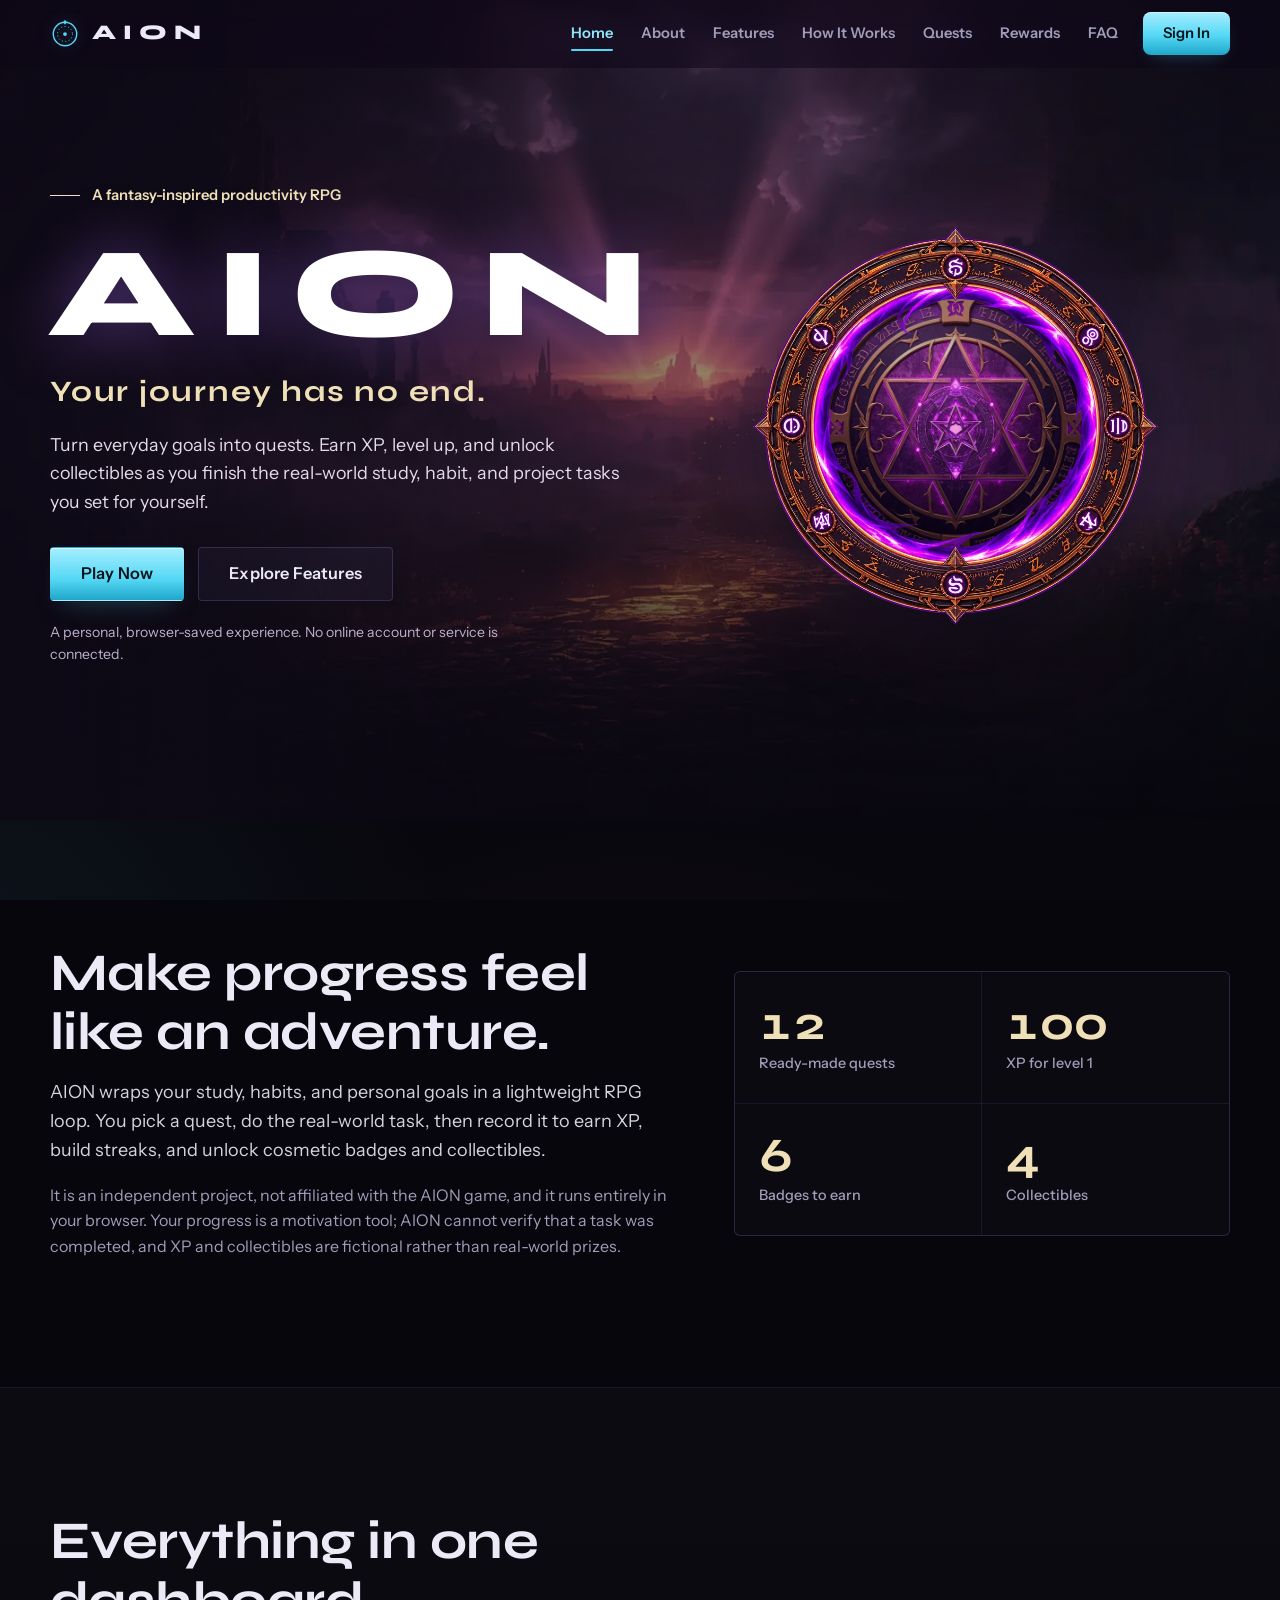
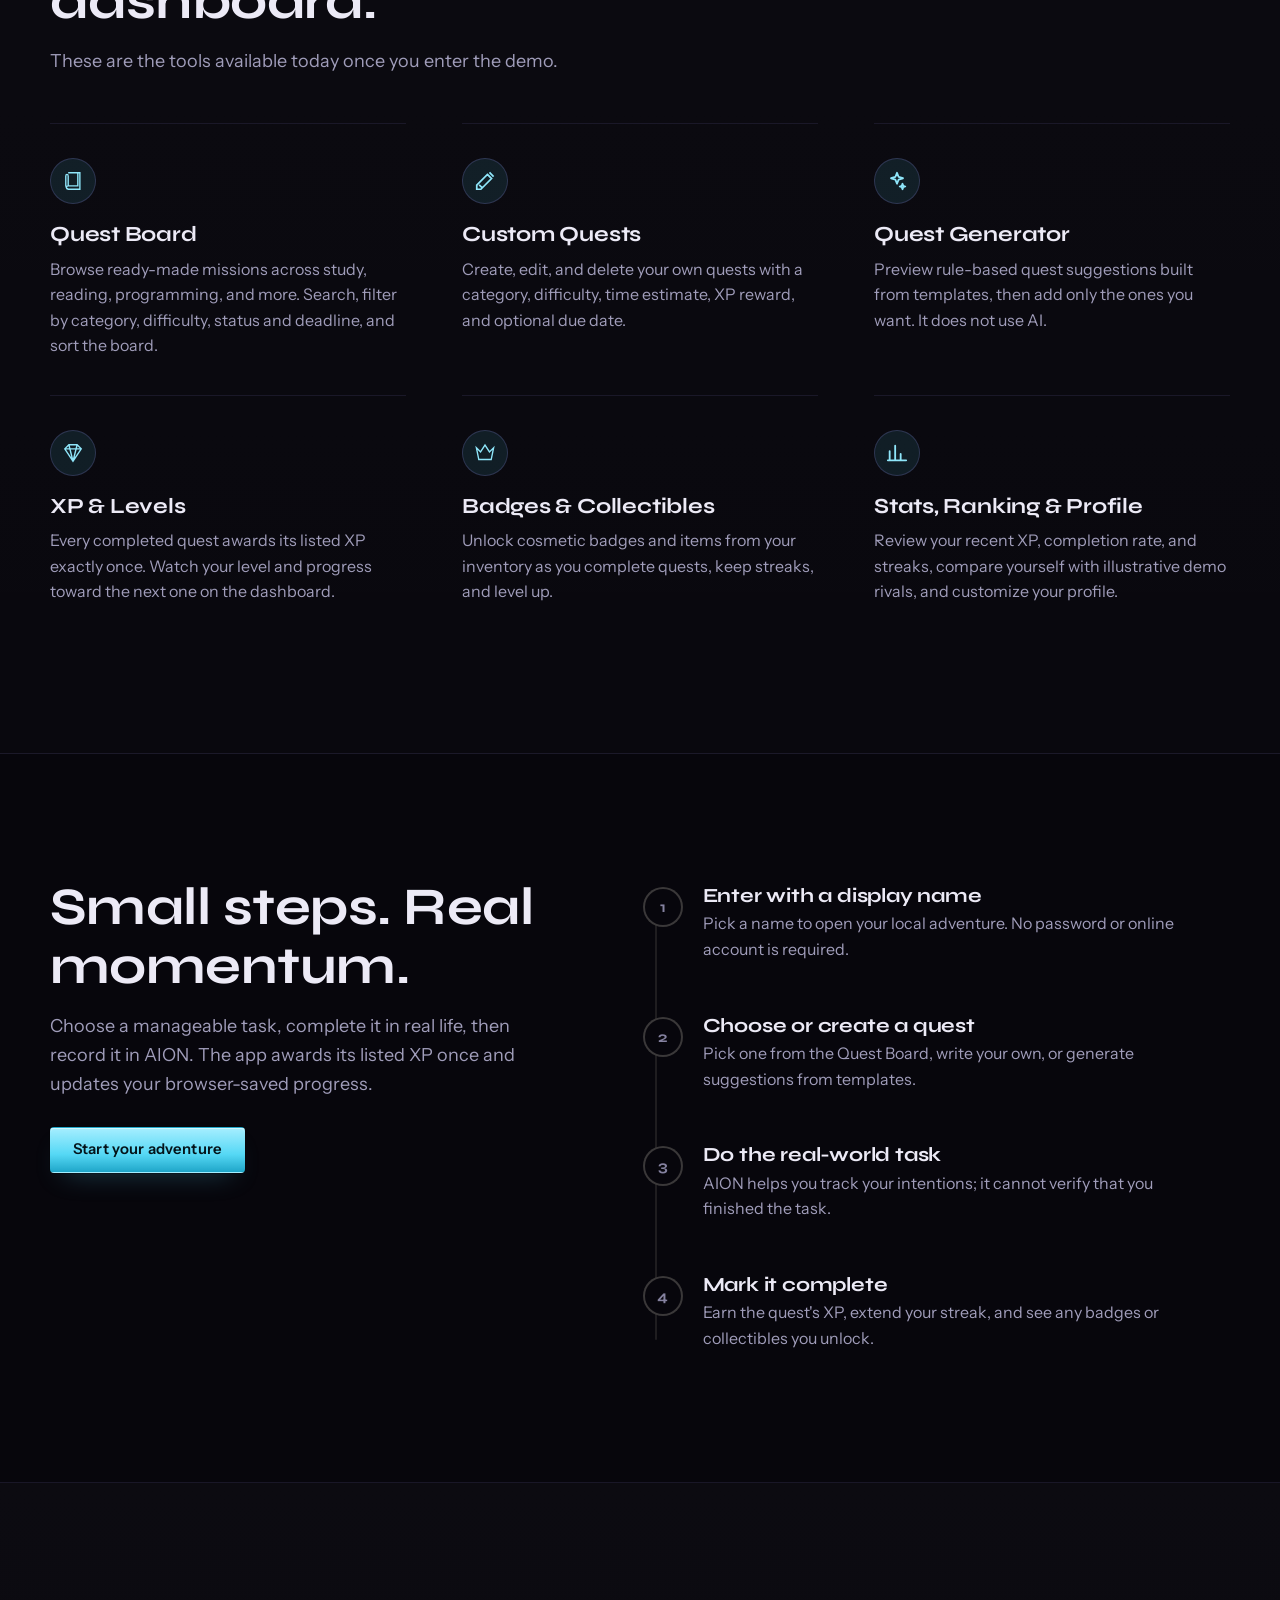
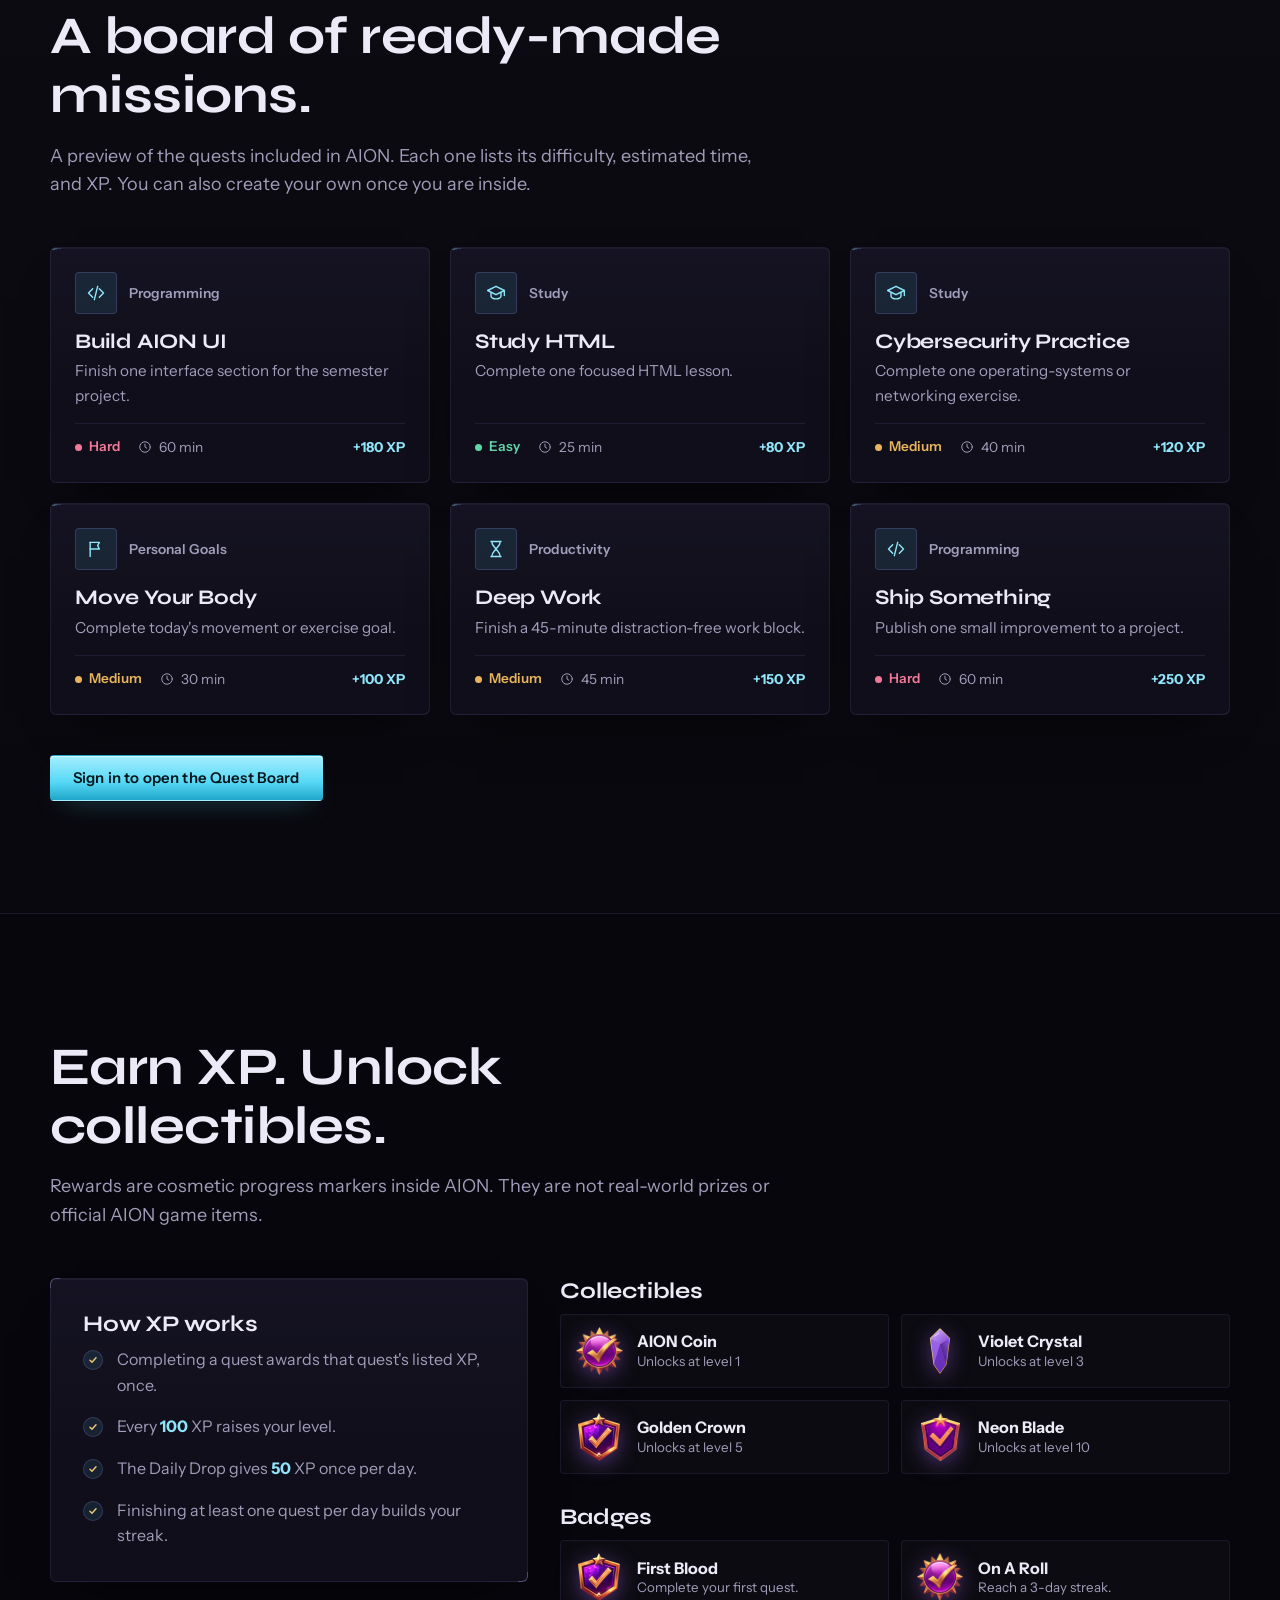
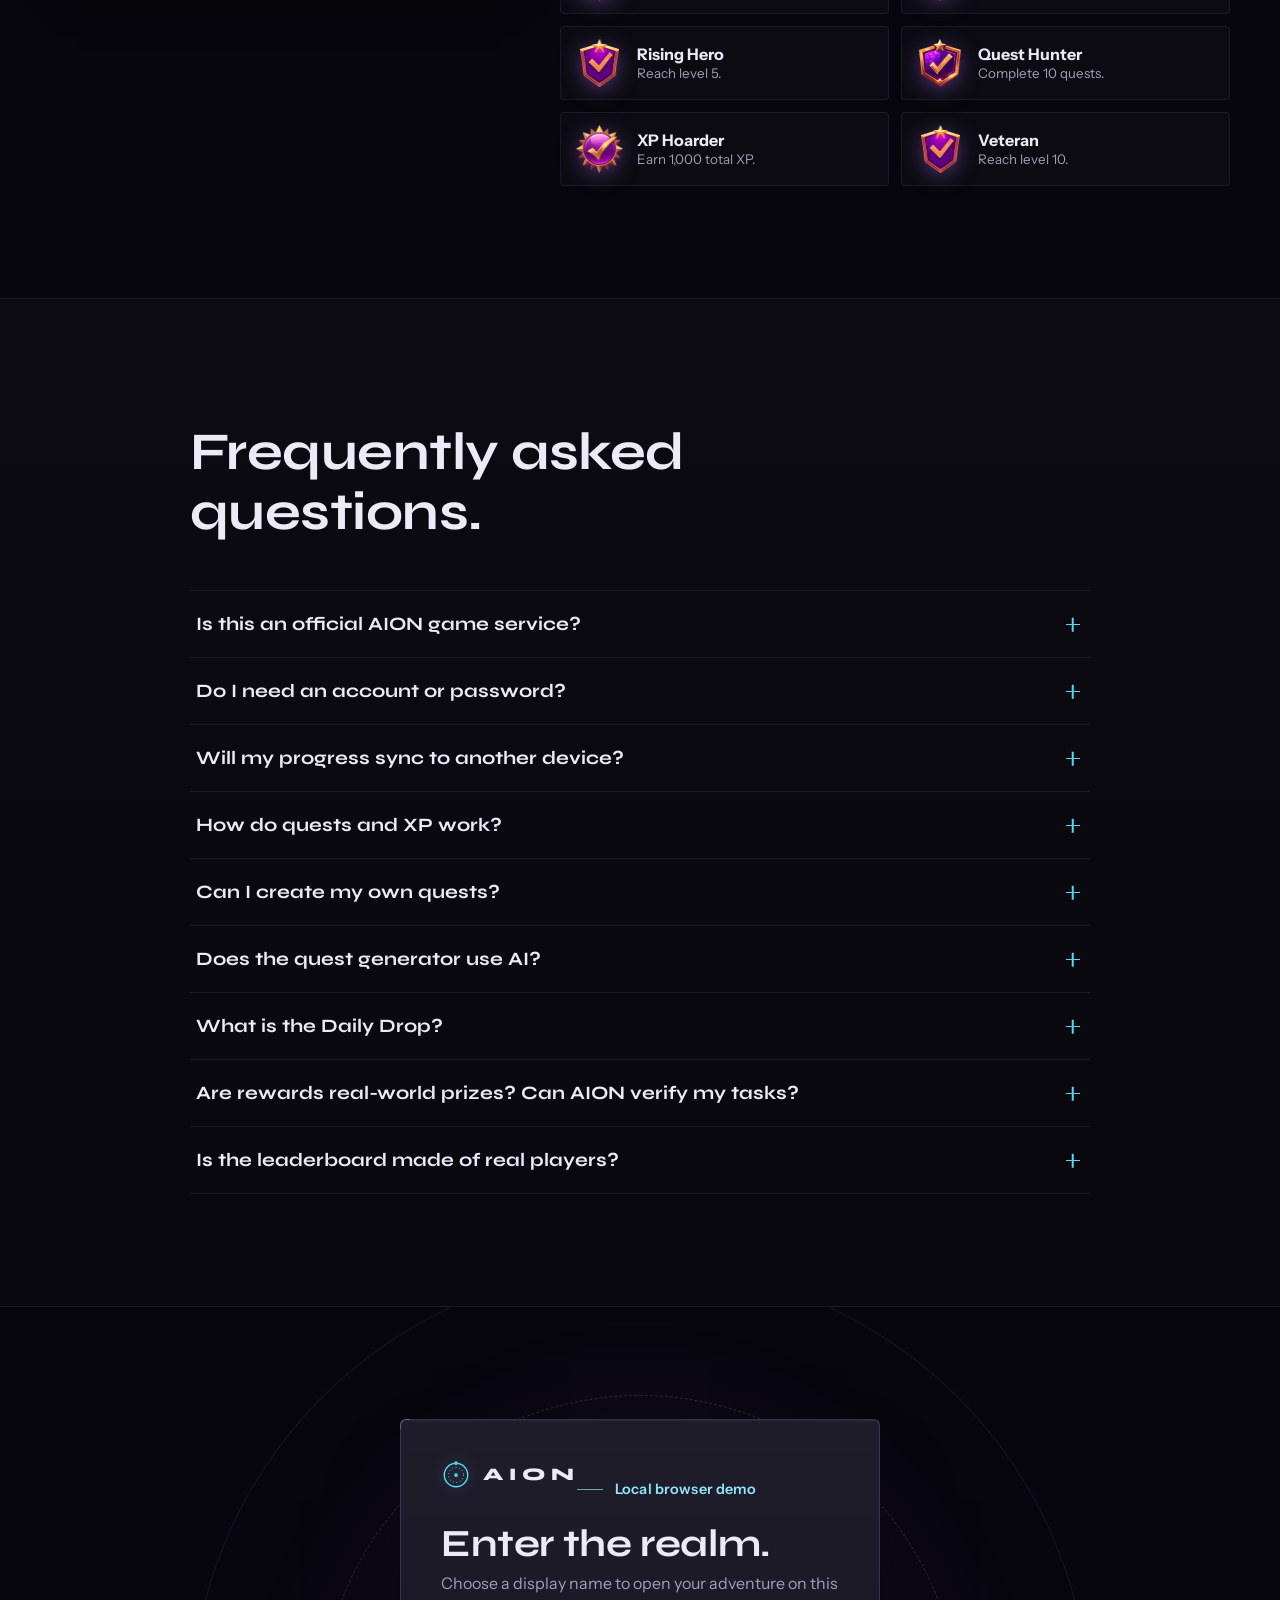
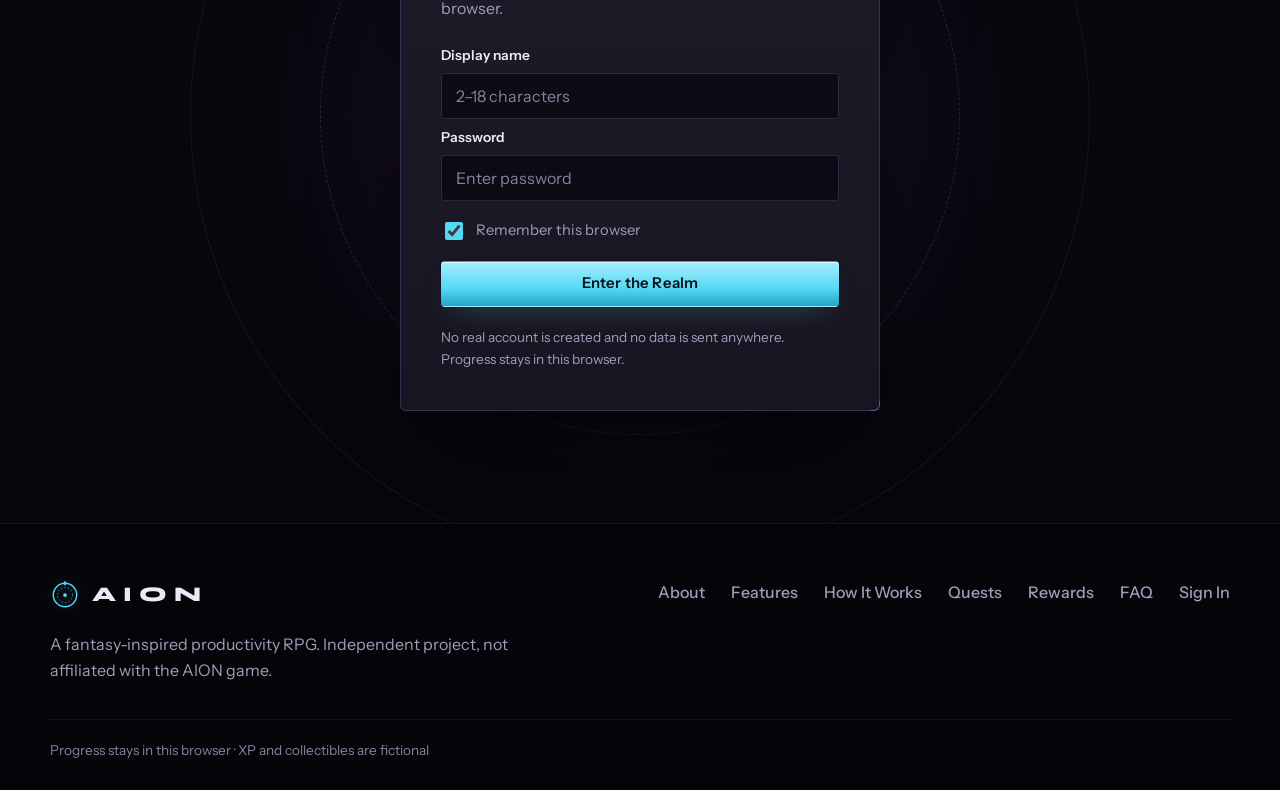
==== commit c5130c37: "Update index.html" ====
--- a/index.html
+++ b/index.html
@@ -531,6 +531,17 @@
                     required
                     aria-describedby="loginHelp loginError"
                   />
+                  <label for="password">Password</label>
+                  <input
+                    id="password"
+                    name="password"
+                    type="password"
+                    placeholder="Enter password"
+                    minlength="2"
+                    maxlength="18"
+                    required
+                    aria-describedby="loginHelp loginError"
+                  />
                   <p
                     id="loginError"
                     class="field-error"
